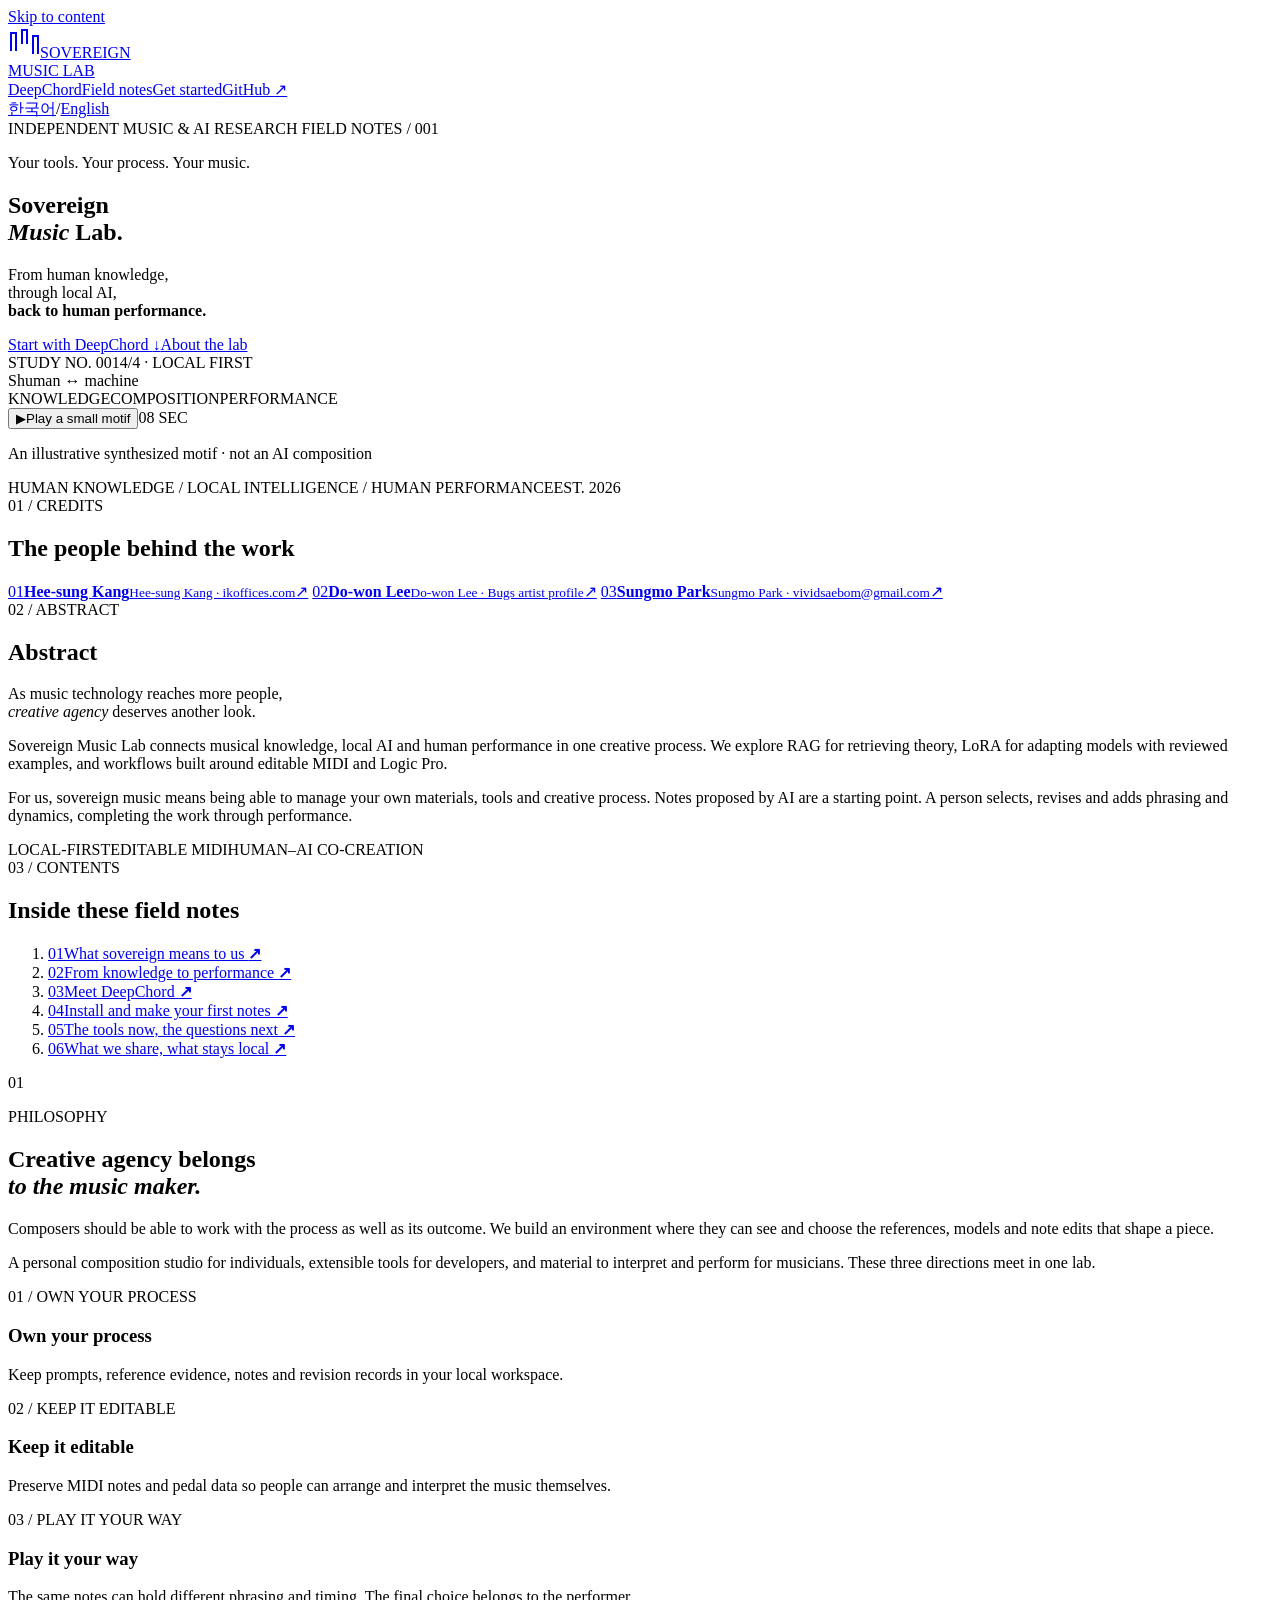
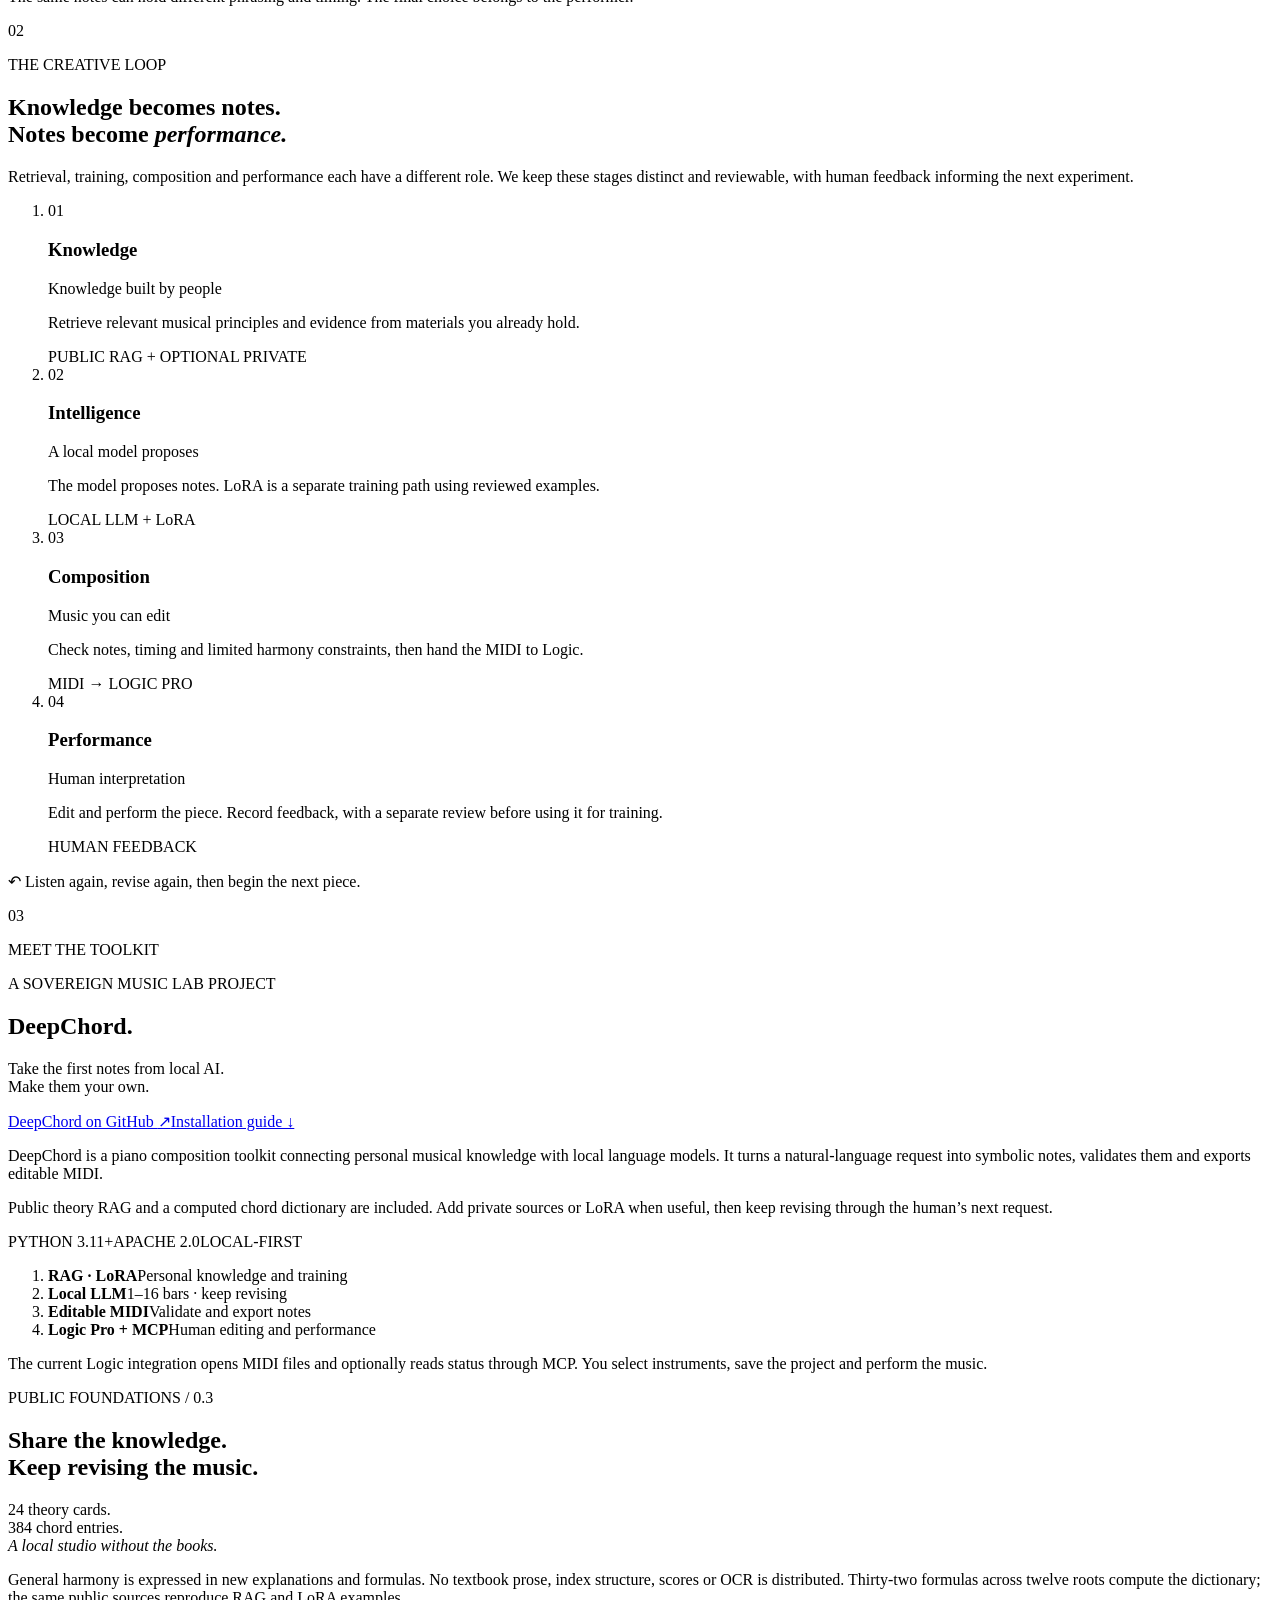
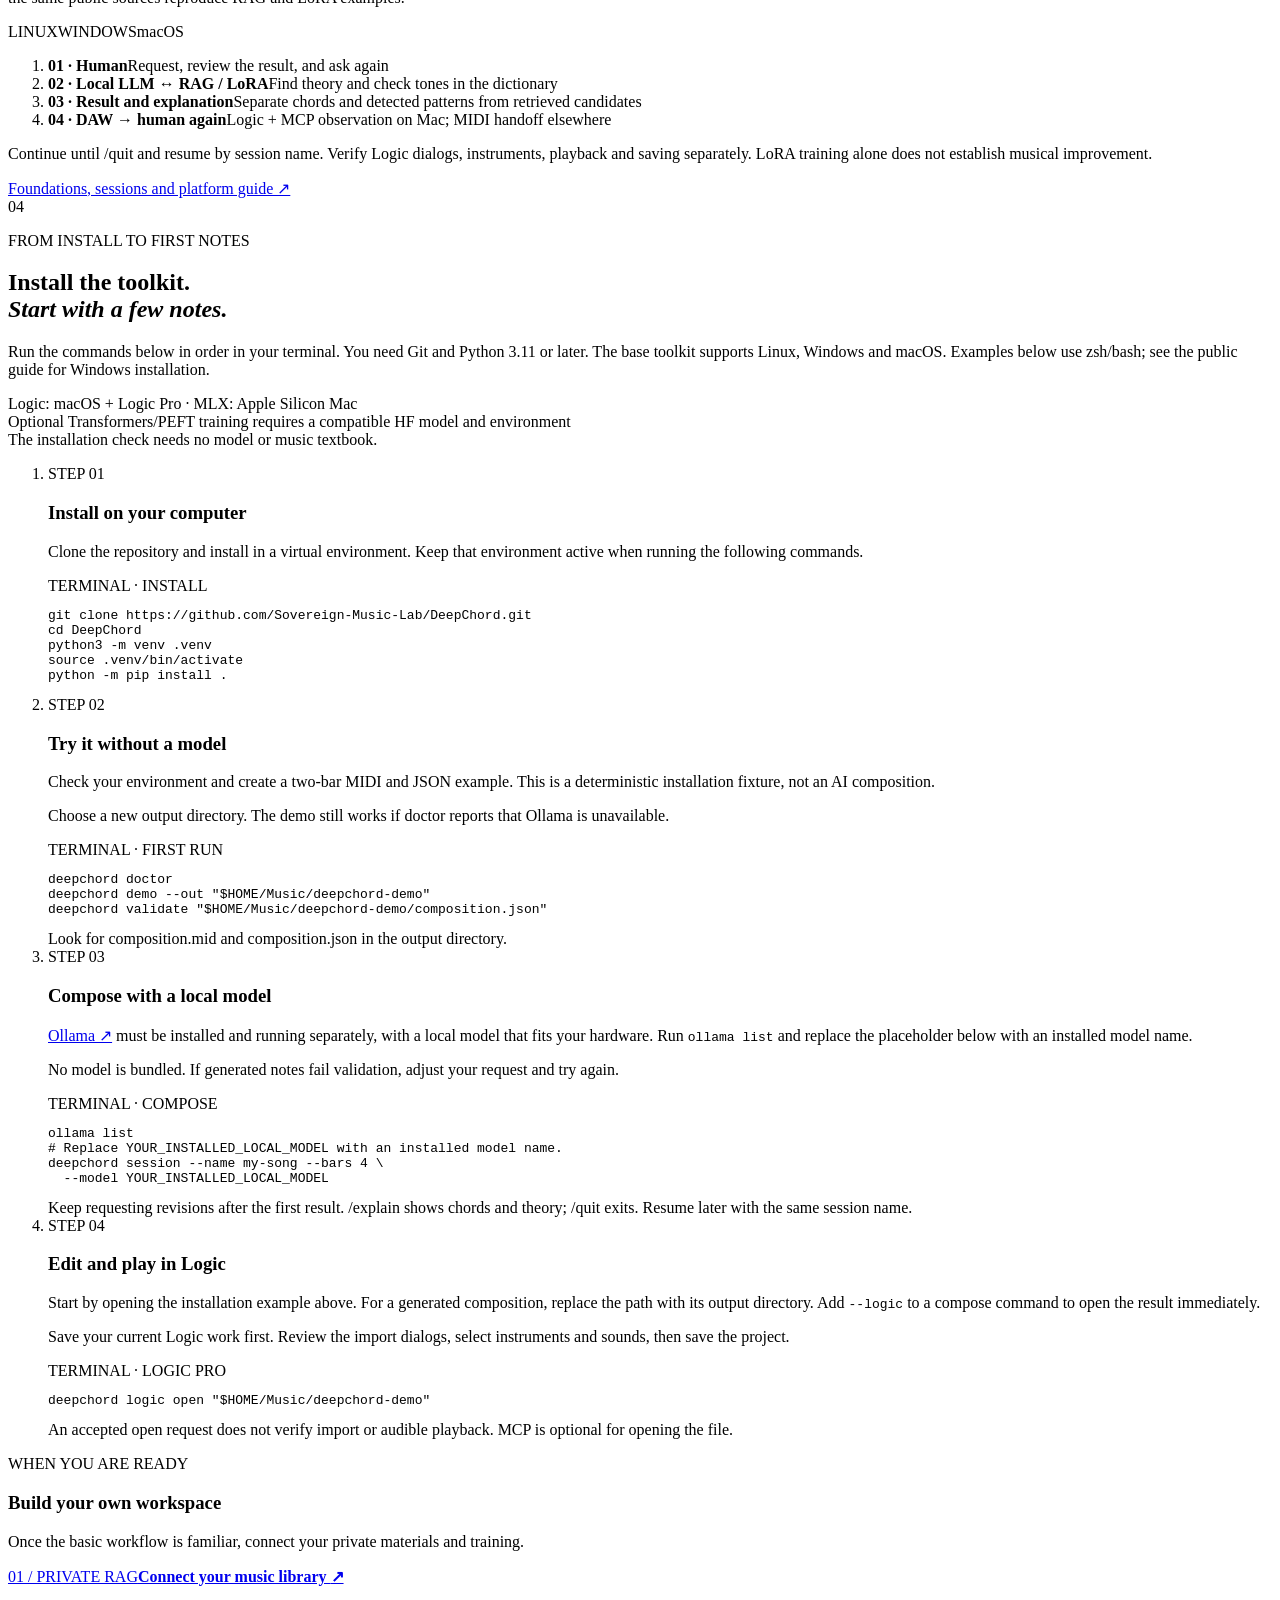
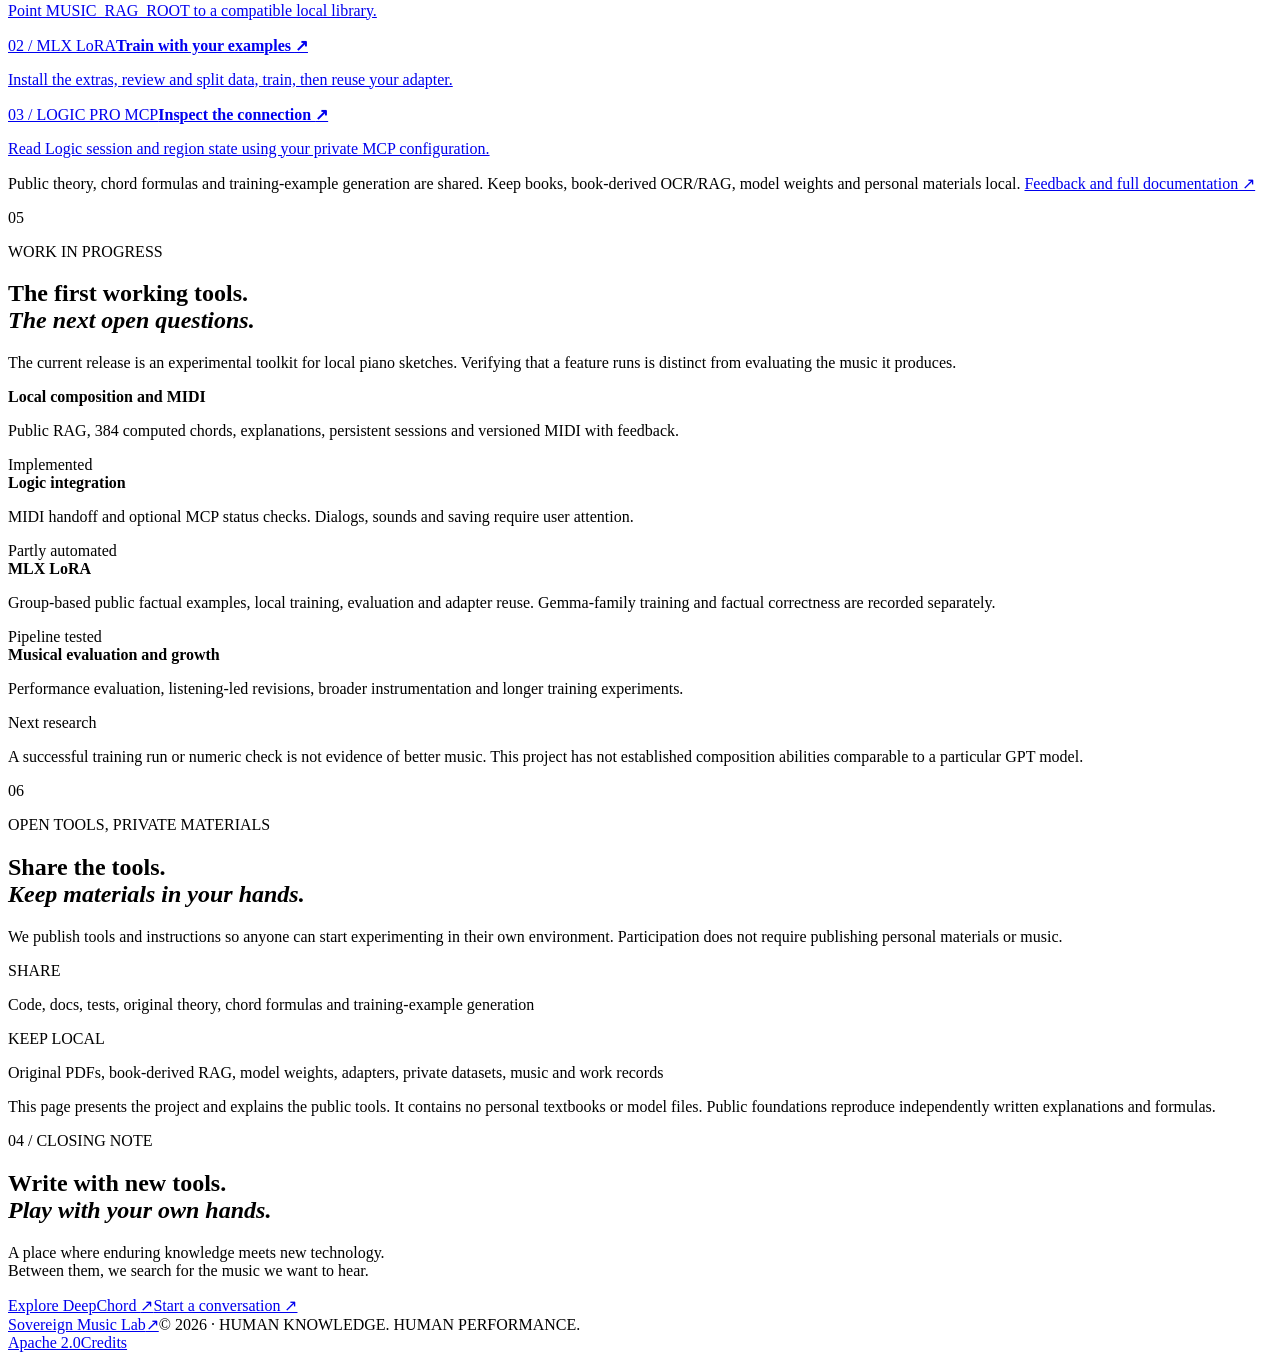
==== site/en/index.html @ 976273d2 "Add public harmony foundations and persistent cross-platform composition sessions" ====
<!doctype html>
<html lang="en">
<head>
<meta charset="utf-8"><meta name="viewport" content="width=device-width, initial-scale=1">
<meta name="theme-color" content="#f2f0e9">
<title>Sovereign Music Lab — DeepChord, local AI to your music</title>
<meta name="description" content="Meet DeepChord by Sovereign Music Lab: private RAG and LoRA, local language models, editable MIDI and Logic Pro. Explore the project and start composing locally.">
<meta property="og:title" content="Sovereign Music Lab · DeepChord"><meta property="og:description" content="Meet DeepChord — private knowledge, local AI, editable music. Explore the project and get started."><meta property="og:type" content="website"><meta property="og:url" content="https://sovereign-music-lab.github.io/en/">
<link rel="canonical" href="https://sovereign-music-lab.github.io/en/">
<link rel="alternate" hreflang="ko" href="https://sovereign-music-lab.github.io/">
<link rel="alternate" hreflang="en" href="https://sovereign-music-lab.github.io/en/">
<link rel="alternate" hreflang="x-default" href="https://sovereign-music-lab.github.io/">
<meta property="og:site_name" content="Sovereign Music Lab"><meta property="og:locale" content="en_US"><meta property="og:locale:alternate" content="ko_KR">
<meta property="og:image" content="https://sovereign-music-lab.github.io/assets/og-en.png"><meta property="og:image:width" content="1200"><meta property="og:image:height" content="630"><meta property="og:image:type" content="image/png"><meta property="og:image:alt" content="DeepChord — from private music knowledge through local AI to your own performance. Sovereign Music Lab.">
<meta name="twitter:card" content="summary_large_image"><meta name="twitter:title" content="Sovereign Music Lab · DeepChord"><meta name="twitter:description" content="Turn the first notes from local AI into your own music. Meet DeepChord and get started."><meta name="twitter:image" content="https://sovereign-music-lab.github.io/assets/og-en.png"><meta name="twitter:image:alt" content="DeepChord — from private music knowledge through local AI to your own performance. Sovereign Music Lab.">
<link rel="icon" href="/assets/mark.svg" type="image/svg+xml"><link rel="icon" href="/assets/favicon-32.png" type="image/png" sizes="32x32"><link rel="shortcut icon" href="/favicon.ico"><link rel="apple-touch-icon" href="/assets/apple-touch-icon.png" sizes="180x180"><link rel="stylesheet" href="/assets/style.css">
<script src="/assets/app.js" defer></script>
</head>
<body>
<a class="skip" href="#abstract">Skip to content</a>
<header class="header wrap"><a class="brand" href="#top" aria-label="Sovereign Music Lab home"><svg width="32" height="32" viewBox="0 0 32 32" aria-hidden="true"><path d="M3 25V7h5v18m6-7V4h5v14m6 10V10h5v18" fill="none" stroke="currentColor" stroke-width="2"/></svg><span>SOVEREIGN<br>MUSIC LAB</span></a><nav aria-label="Main navigation"><a href="#deepchord">DeepChord</a><a href="#contents">Field notes</a><a href="#getting-started">Get started</a><a class="external" href="https://github.com/Sovereign-Music-Lab" target="_blank" rel="noopener noreferrer">GitHub <span aria-hidden="true">↗</span></a></nav><div class="language-switch" aria-label="Language"><a href="/" lang="ko" data-language-link>한국어</a><span aria-hidden="true">/</span><a href="/en/" lang="en" aria-current="page">English</a></div></header>
<main id="top">
<section class="hero wrap" aria-labelledby="title">
<div class="eyebrow"><span class="dot"></span> INDEPENDENT MUSIC & AI RESEARCH <span class="edition">FIELD NOTES / 001</span></div>
<div class="hero-grid"><div class="hero-copy"><p class="kicker">Your tools. Your process. Your music.</p><h1 id="title">Sovereign<br><em>Music</em> Lab<span class="period">.</span></h1><p class="hero-desc">From human knowledge,<br>through local AI,<br><strong>back to human performance.</strong></p><div class="hero-actions"><a class="button dark" href="#getting-started">Start with DeepChord <span aria-hidden="true">↓</span></a><a class="text-link" href="#abstract">About the lab</a></div></div>
<div class="score-art" aria-label="A diagram connecting human knowledge, notes proposed by local AI, and human performance">
<div class="art-top"><span>STUDY NO. 001</span><span>4/4 · LOCAL FIRST</span></div>
<div class="art-orbit" aria-hidden="true"><div class="orbit o1"></div><div class="orbit o2"></div><div class="orbit o3"></div><span class="orbit-dot d1"></span><span class="orbit-dot d2"></span><span class="orbit-dot d3"></span><div class="orbit-core">S<span>human ↔ machine</span></div><span class="orbit-label l1">KNOWLEDGE</span><span class="orbit-label l2">COMPOSITION</span><span class="orbit-label l3">PERFORMANCE</span></div>
<div class="piano-roll" aria-hidden="true"><div class="playhead"></div><i style="--x:0;--y:3;--w:2"></i><i style="--x:2;--y:2;--w:1"></i><i style="--x:3;--y:1;--w:2"></i><i style="--x:5;--y:2;--w:1"></i><i style="--x:6;--y:0;--w:2"></i><i class="low" style="--x:0;--y:5;--w:4"></i><i class="low" style="--x:4;--y:4;--w:4"></i></div>
<div class="demo-control"><button id="sound-toggle" type="button" aria-pressed="false"><span class="play-icon" aria-hidden="true">▶</span><span class="sound-label">Play a small motif</span></button><span>08 SEC</span></div><p class="demo-note" id="sound-status" aria-live="polite">An illustrative synthesized motif · not an AI composition</p>
</div></div>
<div class="hero-foot"><span>HUMAN KNOWLEDGE / LOCAL INTELLIGENCE / HUMAN PERFORMANCE</span><span>EST. 2026</span></div>
</section>
<section class="credits wrap" aria-labelledby="credits-title"><div class="section-label"><span>01 / CREDITS</span><h2 id="credits-title">The people behind the work</h2></div><div class="credit-list">
<a href="https://ikoffices.com/" target="_blank" rel="noopener noreferrer"><span class="credit-number">01</span><span><strong>Hee-sung Kang</strong><small>Hee-sung Kang · ikoffices.com</small></span><span class="arrow" aria-hidden="true">↗</span></a>
<a href="https://music.bugs.co.kr/artist/80353758?wl_ref=list_ar_02_search" target="_blank" rel="noopener noreferrer"><span class="credit-number">02</span><span><strong>Do-won Lee</strong><small>Do-won Lee · Bugs artist profile</small></span><span class="arrow" aria-hidden="true">↗</span></a>
<a href="mailto:vividsaebom@gmail.com"><span class="credit-number">03</span><span><strong>Sungmo Park</strong><small>Sungmo Park · vividsaebom@gmail.com</small></span><span class="arrow" aria-hidden="true">↗</span></a>
</div></section>
<section class="abstract wrap" id="abstract" aria-labelledby="abstract-title"><div class="section-label"><span>02 / ABSTRACT</span><h2 id="abstract-title">Abstract</h2></div><div class="abstract-body"><p class="lead">As music technology reaches more people,<br><em>creative agency</em> deserves another look.</p><p>Sovereign Music Lab connects musical knowledge, local AI and human performance in one creative process. We explore RAG for retrieving theory, LoRA for adapting models with reviewed examples, and workflows built around editable MIDI and Logic Pro.</p><p>For us, sovereign music means being able to manage your own materials, tools and creative process. Notes proposed by AI are a starting point. A person selects, revises and adds phrasing and dynamics, completing the work through performance.</p><div class="keywords"><span>LOCAL-FIRST</span><span>EDITABLE MIDI</span><span>HUMAN–AI CO-CREATION</span></div></div></section>
<section class="contents-band" id="contents"><div class="wrap contents"><div class="section-label"><span>03 / CONTENTS</span><h2>Inside these field notes</h2></div><ol><li><a href="#philosophy"><span>01</span>What sovereign means to us <b>↗</b></a></li><li><a href="#workflow"><span>02</span>From knowledge to performance <b>↗</b></a></li><li><a href="#deepchord"><span>03</span>Meet DeepChord <b>↗</b></a></li><li><a href="#getting-started"><span>04</span>Install and make your first notes <b>↗</b></a></li><li><a href="#progress"><span>05</span>The tools now, the questions next <b>↗</b></a></li><li><a href="#openness"><span>06</span>What we share, what stays local <b>↗</b></a></li></ol></div></section>
<section class="chapter wrap" id="philosophy"><div class="chapter-top"><span class="chapter-num">01</span><p class="eyebrow">PHILOSOPHY</p></div><div class="chapter-grid"><h2>Creative agency belongs<br><em>to the music maker.</em></h2><div><p>Composers should be able to work with the process as well as its outcome. We build an environment where they can see and choose the references, models and note edits that shape a piece.</p><p>A personal composition studio for individuals, extensible tools for developers, and material to interpret and perform for musicians. These three directions meet in one lab.</p></div></div><div class="principles"><div><span>01 / OWN YOUR PROCESS</span><h3>Own your process</h3><p>Keep prompts, reference evidence, notes and revision records in your local workspace.</p></div><div><span>02 / KEEP IT EDITABLE</span><h3>Keep it editable</h3><p>Preserve MIDI notes and pedal data so people can arrange and interpret the music themselves.</p></div><div><span>03 / PLAY IT YOUR WAY</span><h3>Play it your way</h3><p>The same notes can hold different phrasing and timing. The final choice belongs to the performer.</p></div></div></section>
<section class="workflow-section" id="workflow"><div class="wrap"><div class="chapter-top"><span class="chapter-num">02</span><p class="eyebrow">THE CREATIVE LOOP</p></div><div class="chapter-grid"><h2>Knowledge becomes notes.<br>Notes become <em>performance.</em></h2><p>Retrieval, training, composition and performance each have a different role. We keep these stages distinct and reviewable, with human feedback informing the next experiment.</p></div><ol class="workflow"><li><span class="step">01</span><h3>Knowledge</h3><p class="step-title">Knowledge built by people</p><p>Retrieve relevant musical principles and evidence from materials you already hold.</p><span class="tag">PUBLIC RAG + OPTIONAL PRIVATE</span></li><li><span class="step">02</span><h3>Intelligence</h3><p class="step-title">A local model proposes</p><p>The model proposes notes. LoRA is a separate training path using reviewed examples.</p><span class="tag">LOCAL LLM + LoRA</span></li><li><span class="step">03</span><h3>Composition</h3><p class="step-title">Music you can edit</p><p>Check notes, timing and limited harmony constraints, then hand the MIDI to Logic.</p><span class="tag">MIDI → LOGIC PRO</span></li><li><span class="step">04</span><h3>Performance</h3><p class="step-title">Human interpretation</p><p>Edit and perform the piece. Record feedback, with a separate review before using it for training.</p><span class="tag">HUMAN FEEDBACK</span></li></ol><p class="loop-note"><span aria-hidden="true">↶</span> Listen again, revise again, then begin the next piece.</p></div></section>
<section class="deepchord-section wrap" id="deepchord" aria-labelledby="deepchord-title">
<div class="chapter-top"><span class="chapter-num">03</span><p class="eyebrow">MEET THE TOOLKIT</p></div>
<div class="deepchord-grid"><div><p class="product-overline">A SOVEREIGN MUSIC LAB PROJECT</p><h2 id="deepchord-title">Deep<span>Chord</span><span class="product-period">.</span></h2><p class="product-tagline">Take the first notes from local AI.<br>Make them your own.</p><div class="product-actions"><a class="button dark" href="https://github.com/Sovereign-Music-Lab/DeepChord" target="_blank" rel="noopener noreferrer">DeepChord on GitHub <span aria-hidden="true">↗</span></a><a class="text-link" href="#getting-started">Installation guide ↓</a></div></div>
<div class="product-copy"><p>DeepChord is a piano composition toolkit connecting personal musical knowledge with local language models. It turns a natural-language request into symbolic notes, validates them and exports editable MIDI.</p><p>Public theory RAG and a computed chord dictionary are included. Add private sources or LoRA when useful, then keep revising through the human’s next request.</p><div class="product-facts"><span>PYTHON 3.11+</span><span>APACHE 2.0</span><span>LOCAL-FIRST</span></div></div></div>
<ol class="product-flow" aria-label="The DeepChord composition workflow"><li><strong>RAG · LoRA</strong><span>Personal knowledge and training</span></li><li><strong>Local LLM</strong><span>1–16 bars · keep revising</span></li><li><strong>Editable MIDI</strong><span>Validate and export notes</span></li><li><strong>Logic Pro + MCP</strong><span>Human editing and performance</span></li></ol>
<p class="product-note">The current Logic integration opens MIDI files and optionally reads status through MCP. You select instruments, save the project and perform the music.</p>
</section>
<section class="foundation-section wrap" id="public-foundations" aria-labelledby="foundation-title"><div class="section-label"><span>PUBLIC FOUNDATIONS / 0.3</span><h2 id="foundation-title">Share the knowledge.<br>Keep revising the music.</h2></div><div class="foundation-grid"><div><p class="lead">24 theory cards.<br>384 chord entries.<br><em>A local studio without the books.</em></p><p>General harmony is expressed in new explanations and formulas. No textbook prose, index structure, scores or OCR is distributed. Thirty-two formulas across twelve roots compute the dictionary; the same public sources reproduce RAG and LoRA examples.</p><div class="product-facts"><span>LINUX</span><span>WINDOWS</span><span>macOS</span></div></div><div><ol class="human-loop"><li><b>01 · Human</b><span>Request, review the result, and ask again</span></li><li><b>02 · Local LLM ↔ RAG / LoRA</b><span>Find theory and check tones in the dictionary</span></li><li><b>03 · Result and explanation</b><span>Separate chords and detected patterns from retrieved candidates</span></li><li><b>04 · DAW → human again</b><span>Logic + MCP observation on Mac; MIDI handoff elsewhere</span></li></ol><p class="small">Continue until /quit and resume by session name. Verify Logic dialogs, instruments, playback and saving separately. LoRA training alone does not establish musical improvement.</p><a class="text-link" href="https://github.com/Sovereign-Music-Lab/DeepChord/blob/main/docs/foundation.md" target="_blank" rel="noopener noreferrer">Foundations, sessions and platform guide ↗</a></div></div></section>
<section class="getting-started" id="getting-started" aria-labelledby="start-title"><div class="wrap">
<div class="chapter-top"><span class="chapter-num">04</span><p class="eyebrow">FROM INSTALL TO FIRST NOTES</p></div>
<div class="chapter-grid"><h2 id="start-title">Install the toolkit.<br><em>Start with a few notes.</em></h2><div><p>Run the commands below in order in your terminal. You need Git and Python 3.11 or later. The base toolkit supports Linux, Windows and macOS. Examples below use zsh/bash; see the public guide for Windows installation.</p><p class="small">Logic: macOS + Logic Pro · MLX: Apple Silicon Mac<br>Optional Transformers/PEFT training requires a compatible HF model and environment<br>The installation check needs no model or music textbook.</p></div></div>
<ol class="guide-steps">
<li><div class="guide-copy"><span class="guide-number">STEP 01</span><h3>Install on your computer</h3><p>Clone the repository and install in a virtual environment. Keep that environment active when running the following commands.</p></div><div class="code-panel"><div class="code-top"><span>TERMINAL · INSTALL</span><button type="button" class="copy-code" data-copy="install-code" aria-label="Copy installation commands" hidden>Copy</button></div><pre tabindex="0" aria-label="Installation commands"><code id="install-code">git clone https://github.com/Sovereign-Music-Lab/DeepChord.git
cd DeepChord
python3 -m venv .venv
source .venv/bin/activate
python -m pip install .</code></pre></div></li>
<li><div class="guide-copy"><span class="guide-number">STEP 02</span><h3>Try it without a model</h3><p>Check your environment and create a two-bar MIDI and JSON example. This is a deterministic installation fixture, not an AI composition.</p><p class="guide-note">Choose a new output directory. The demo still works if doctor reports that Ollama is unavailable.</p></div><div class="code-panel"><div class="code-top"><span>TERMINAL · FIRST RUN</span><button type="button" class="copy-code" data-copy="demo-code" aria-label="Copy demo commands" hidden>Copy</button></div><pre tabindex="0" aria-label="Installation check commands"><code id="demo-code">deepchord doctor
deepchord demo --out "$HOME/Music/deepchord-demo"
deepchord validate "$HOME/Music/deepchord-demo/composition.json"</code></pre><div class="code-caption">Look for composition.mid and composition.json in the output directory.</div></div></li>
<li><div class="guide-copy"><span class="guide-number">STEP 03</span><h3>Compose with a local model</h3><p><a href="https://ollama.com/" target="_blank" rel="noopener noreferrer">Ollama ↗</a> must be installed and running separately, with a local model that fits your hardware. Run <code>ollama list</code> and replace the placeholder below with an installed model name.</p><p class="guide-note">No model is bundled. If generated notes fail validation, adjust your request and try again.</p></div><div class="code-panel"><div class="code-top"><span>TERMINAL · COMPOSE</span><button type="button" class="copy-code" data-copy="compose-code" aria-label="Copy composition commands" hidden>Copy</button></div><pre tabindex="0" aria-label="Local model composition commands"><code id="compose-code">ollama list
# Replace YOUR_INSTALLED_LOCAL_MODEL with an installed model name.
deepchord session --name my-song --bars 4 \
  --model YOUR_INSTALLED_LOCAL_MODEL</code></pre><div class="code-caption">Keep requesting revisions after the first result. /explain shows chords and theory; /quit exits. Resume later with the same session name.</div></div></li>
<li><div class="guide-copy"><span class="guide-number">STEP 04</span><h3>Edit and play in Logic</h3><p>Start by opening the installation example above. For a generated composition, replace the path with its output directory. Add <code>--logic</code> to a compose command to open the result immediately.</p><p class="guide-note">Save your current Logic work first. Review the import dialogs, select instruments and sounds, then save the project.</p></div><div class="code-panel"><div class="code-top"><span>TERMINAL · LOGIC PRO</span><button type="button" class="copy-code" data-copy="logic-code" aria-label="Copy Logic commands" hidden>Copy</button></div><pre tabindex="0" aria-label="Logic connection command"><code id="logic-code">deepchord logic open "$HOME/Music/deepchord-demo"</code></pre><div class="code-caption">An accepted open request does not verify import or audible playback. MCP is optional for opening the file.</div></div></li>
</ol>
<div class="next-steps"><div class="next-heading"><span class="product-overline">WHEN YOU ARE READY</span><h3>Build your own workspace</h3><p>Once the basic workflow is familiar, connect your private materials and training.</p></div><div class="doc-links"><a href="https://github.com/Sovereign-Music-Lab/DeepChord#private-rag-optional" target="_blank" rel="noopener noreferrer"><span>01 / PRIVATE RAG</span><strong>Connect your music library <b aria-hidden="true">↗</b></strong><p>Point MUSIC_RAG_ROOT to a compatible local library.</p></a><a href="https://github.com/Sovereign-Music-Lab/DeepChord/blob/main/docs/training.md" target="_blank" rel="noopener noreferrer"><span>02 / MLX LoRA</span><strong>Train with your examples <b aria-hidden="true">↗</b></strong><p>Install the extras, review and split data, train, then reuse your adapter.</p></a><a href="https://github.com/Sovereign-Music-Lab/DeepChord/blob/main/docs/logic.md" target="_blank" rel="noopener noreferrer"><span>03 / LOGIC PRO MCP</span><strong>Inspect the connection <b aria-hidden="true">↗</b></strong><p>Read Logic session and region state using your private MCP configuration.</p></a></div></div>
<p class="guide-footer">Public theory, chord formulas and training-example generation are shared. Keep books, book-derived OCR/RAG, model weights and personal materials local. <a href="https://github.com/Sovereign-Music-Lab/DeepChord#feedback-checks-and-publication-boundary" target="_blank" rel="noopener noreferrer">Feedback and full documentation ↗</a></p>
<p id="copy-status" class="sr-only" role="status" aria-live="polite"></p>
</div></section>
<section class="chapter wrap" id="progress"><div class="chapter-top"><span class="chapter-num">05</span><p class="eyebrow">WORK IN PROGRESS</p></div><div class="chapter-grid"><h2>The first working tools.<br><em>The next open questions.</em></h2><p>The current release is an experimental toolkit for local piano sketches. Verifying that a feature runs is distinct from evaluating the music it produces.</p></div><div class="status-table"><div class="status-row"><div><span class="status-dot"></span><strong>Local composition and MIDI</strong></div><p>Public RAG, 384 computed chords, explanations, persistent sessions and versioned MIDI with feedback.</p><span class="status">Implemented</span></div><div class="status-row"><div><span class="status-dot"></span><strong>Logic integration</strong></div><p>MIDI handoff and optional MCP status checks. Dialogs, sounds and saving require user attention.</p><span class="status">Partly automated</span></div><div class="status-row"><div><span class="status-dot"></span><strong>MLX LoRA</strong></div><p>Group-based public factual examples, local training, evaluation and adapter reuse. Gemma-family training and factual correctness are recorded separately.</p><span class="status">Pipeline tested</span></div><div class="status-row future"><div><span class="status-dot"></span><strong>Musical evaluation and growth</strong></div><p>Performance evaluation, listening-led revisions, broader instrumentation and longer training experiments.</p><span class="status">Next research</span></div></div><p class="research-note">A successful training run or numeric check is not evidence of better music. This project has not established composition abilities comparable to a particular GPT model.</p></section>
<section class="openness wrap" id="openness"><div class="chapter-top"><span class="chapter-num">06</span><p class="eyebrow">OPEN TOOLS, PRIVATE MATERIALS</p></div><div class="chapter-grid"><h2>Share the tools.<br><em>Keep materials in your hands.</em></h2><div><p>We publish tools and instructions so anyone can start experimenting in their own environment. Participation does not require publishing personal materials or music.</p><div class="boundary"><div><span>SHARE</span><p>Code, docs, tests, original theory, chord formulas and training-example generation</p></div><div><span>KEEP LOCAL</span><p>Original PDFs, book-derived RAG, model weights, adapters, private datasets, music and work records</p></div></div><p class="small">This page presents the project and explains the public tools. It contains no personal textbooks or model files. Public foundations reproduce independently written explanations and formulas.</p></div></div></section>
<section class="closing" id="closing"><div class="wrap"><p class="eyebrow">04 / CLOSING NOTE</p><h2>Write with new tools.<br><em>Play with your own hands.</em></h2><p>A place where enduring knowledge meets new technology.<br>Between them, we search for the music we want to hear.</p><div class="closing-links"><a class="button light" href="https://github.com/Sovereign-Music-Lab/DeepChord" target="_blank" rel="noopener noreferrer">Explore DeepChord <span aria-hidden="true">↗</span></a><a class="text-link" href="mailto:vividsaebom@gmail.com">Start a conversation ↗</a></div><div class="closing-line" aria-hidden="true"></div></div></section>
</main><footer class="footer wrap"><a class="footer-brand" href="#top">Sovereign Music Lab<span aria-hidden="true">↗</span></a><span>© 2026 · HUMAN KNOWLEDGE. HUMAN PERFORMANCE.</span><div class="footer-links"><a href="/LICENSE">Apache 2.0</a><a href="#credits-title">Credits</a></div></footer>
</body></html>
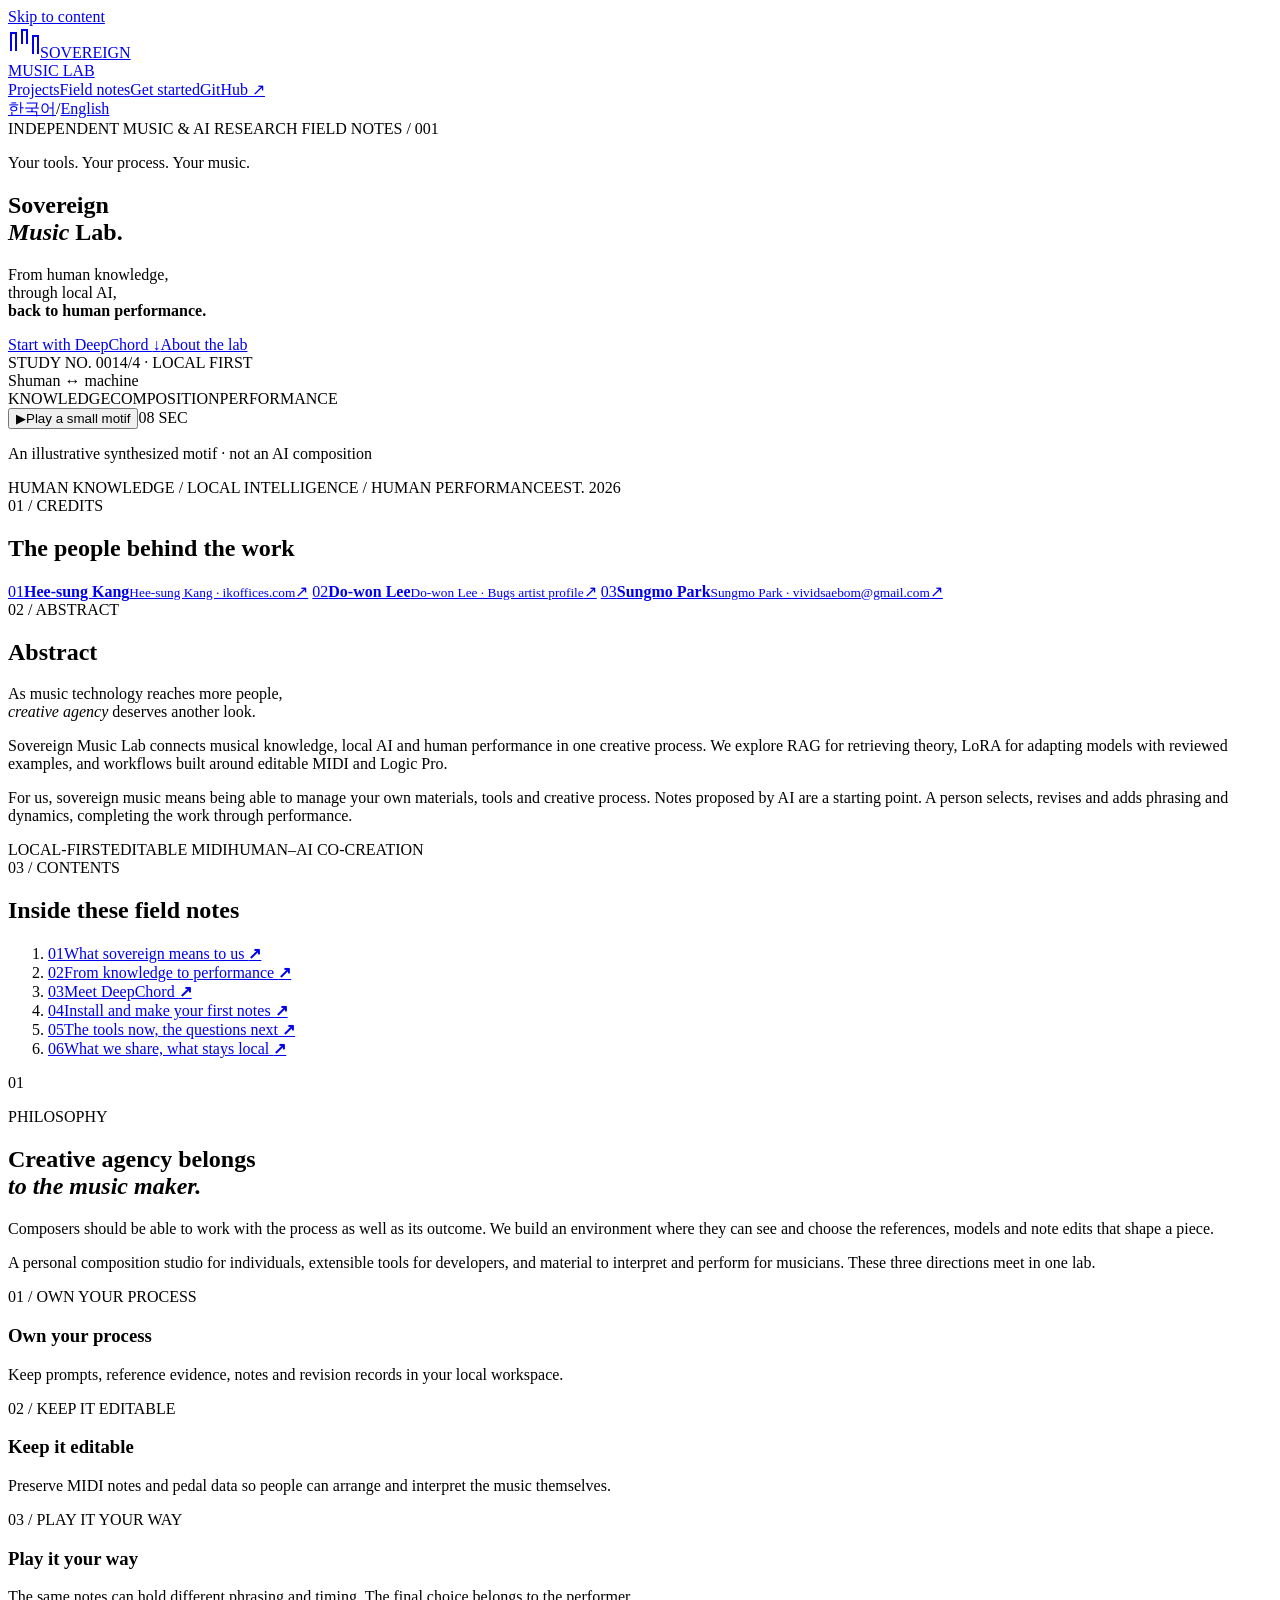
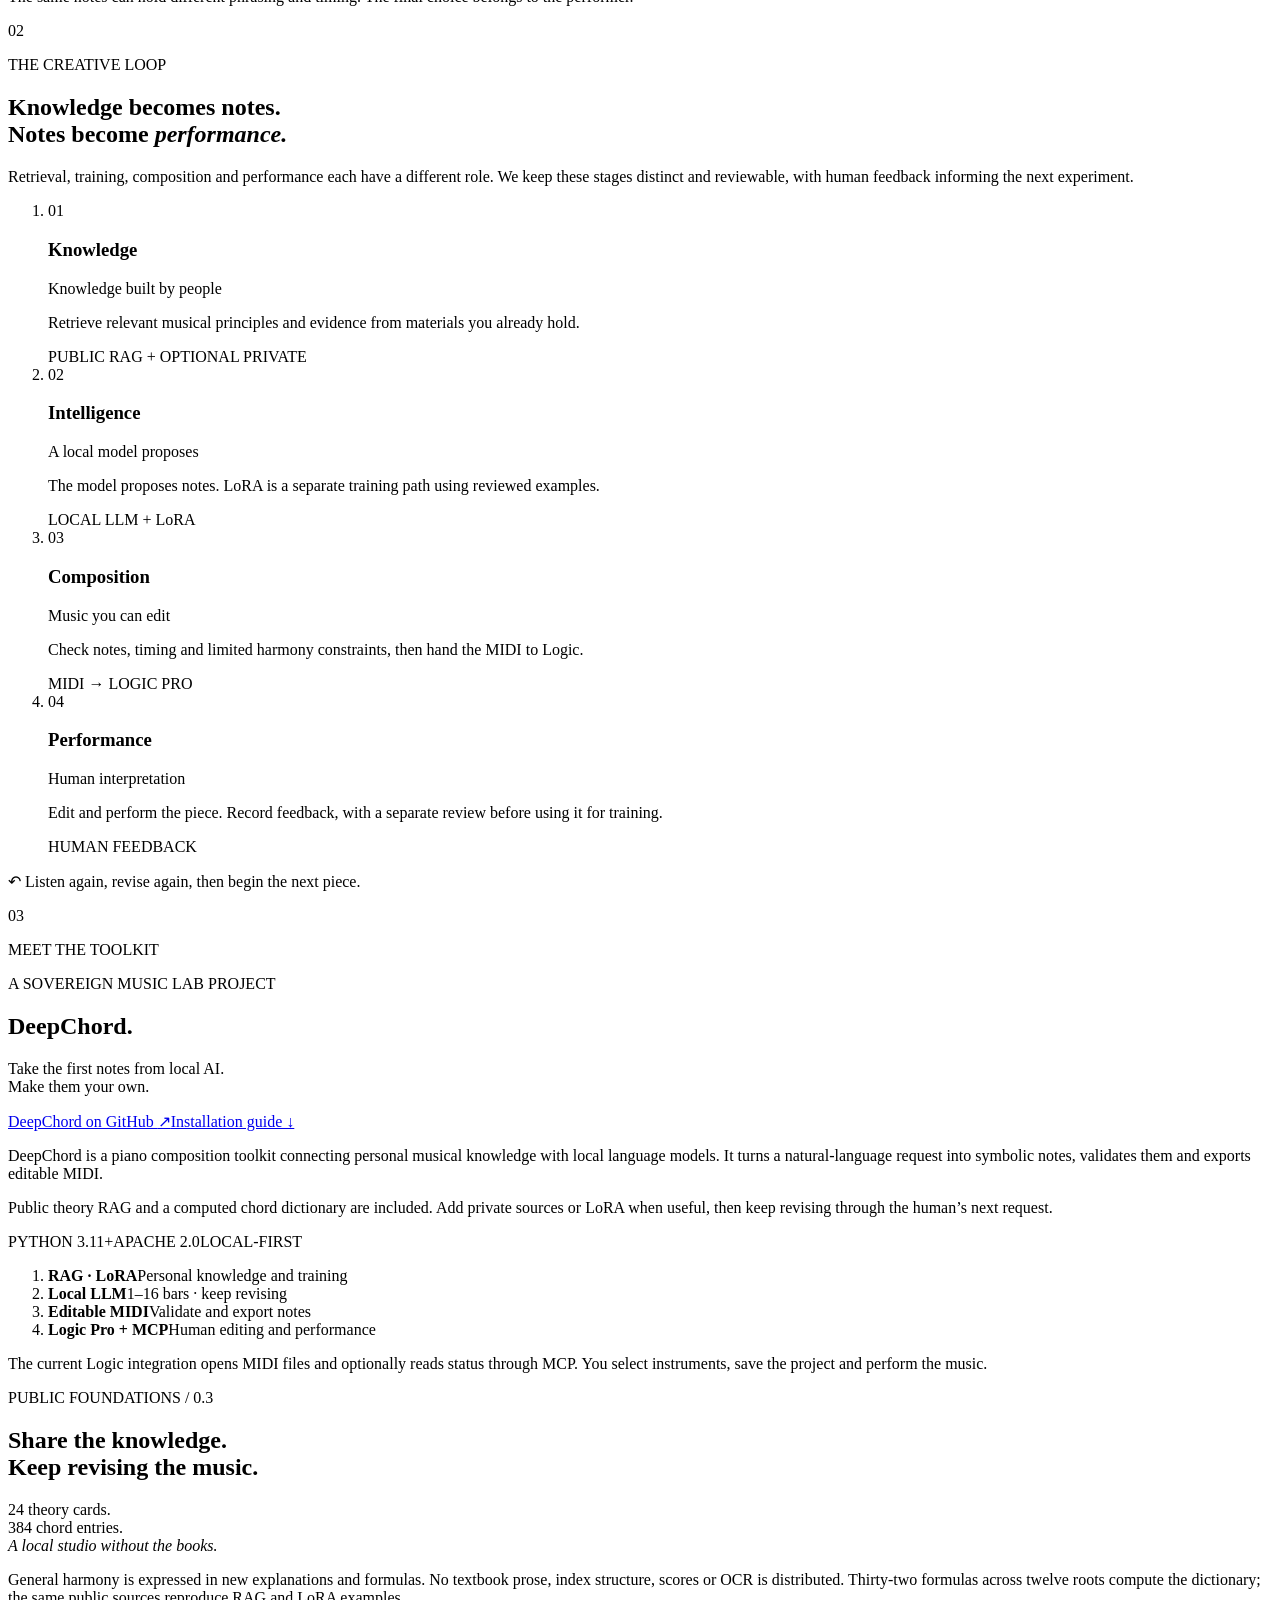
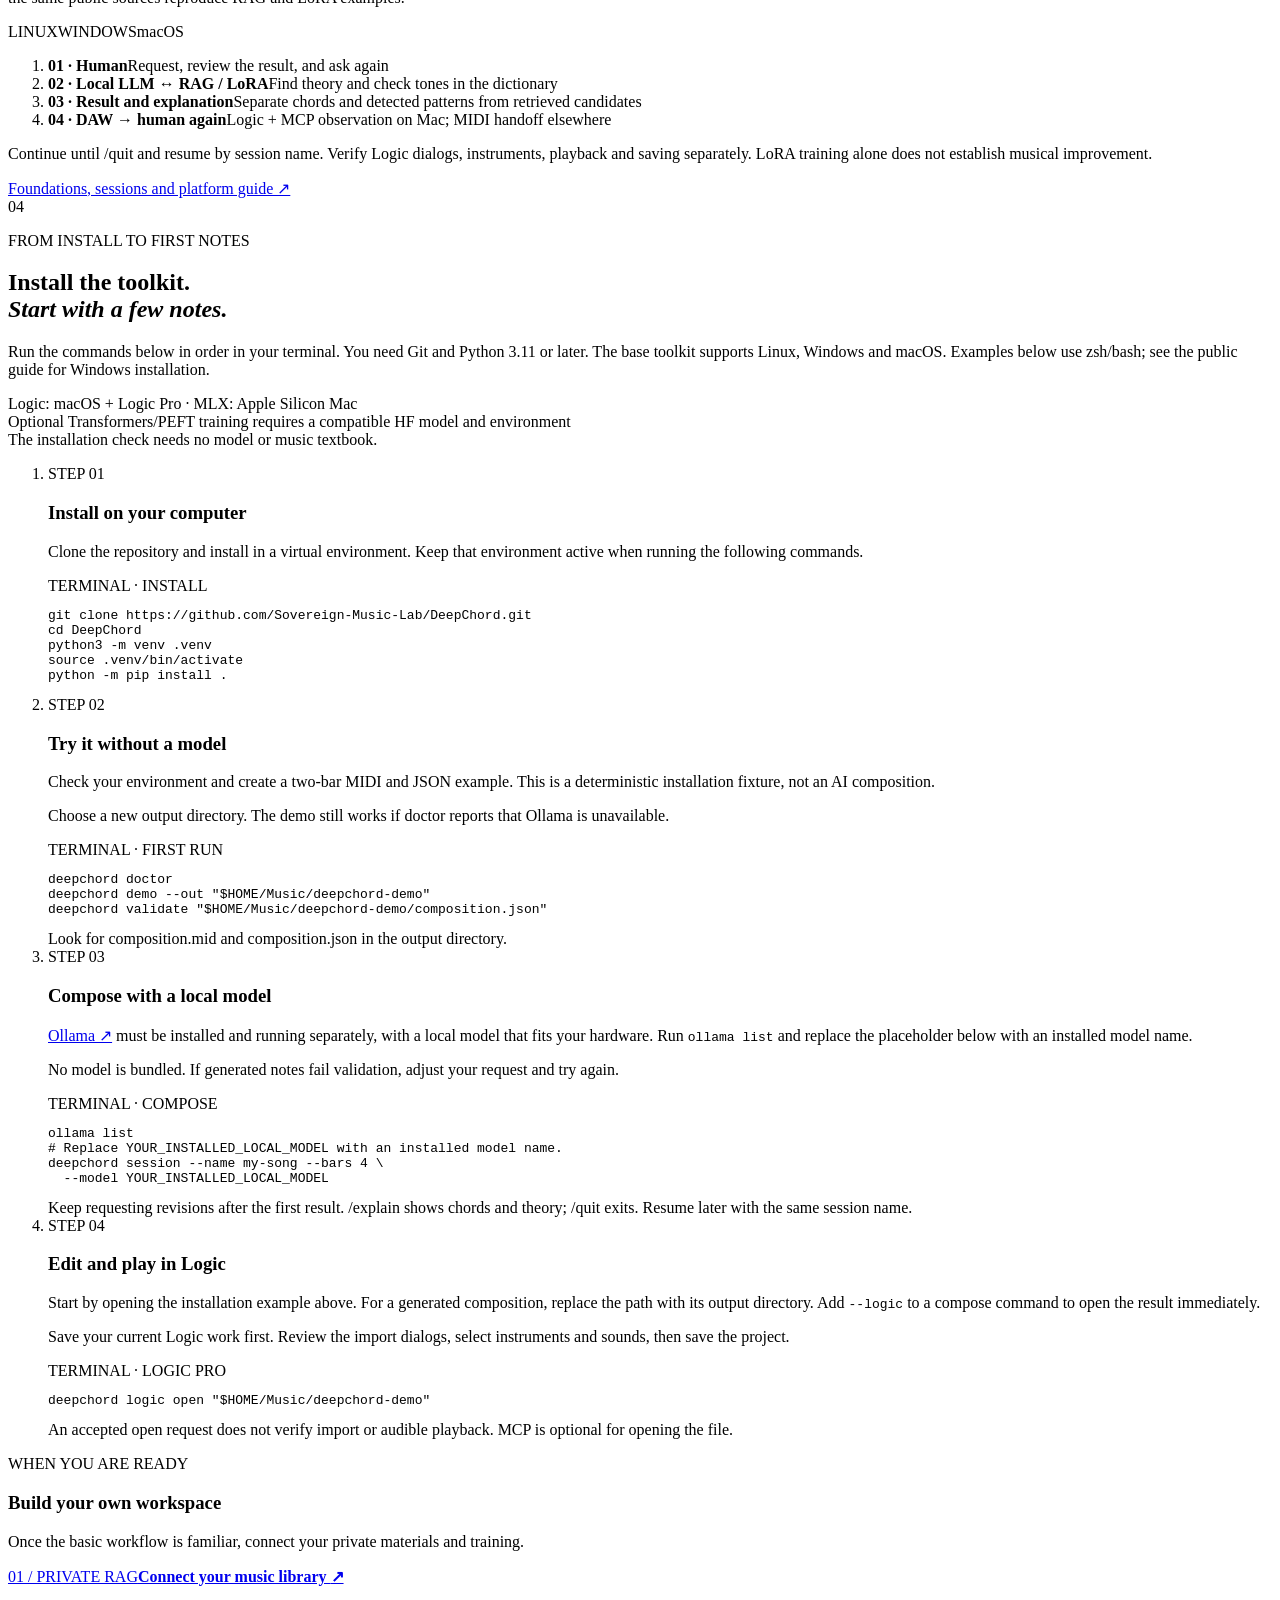
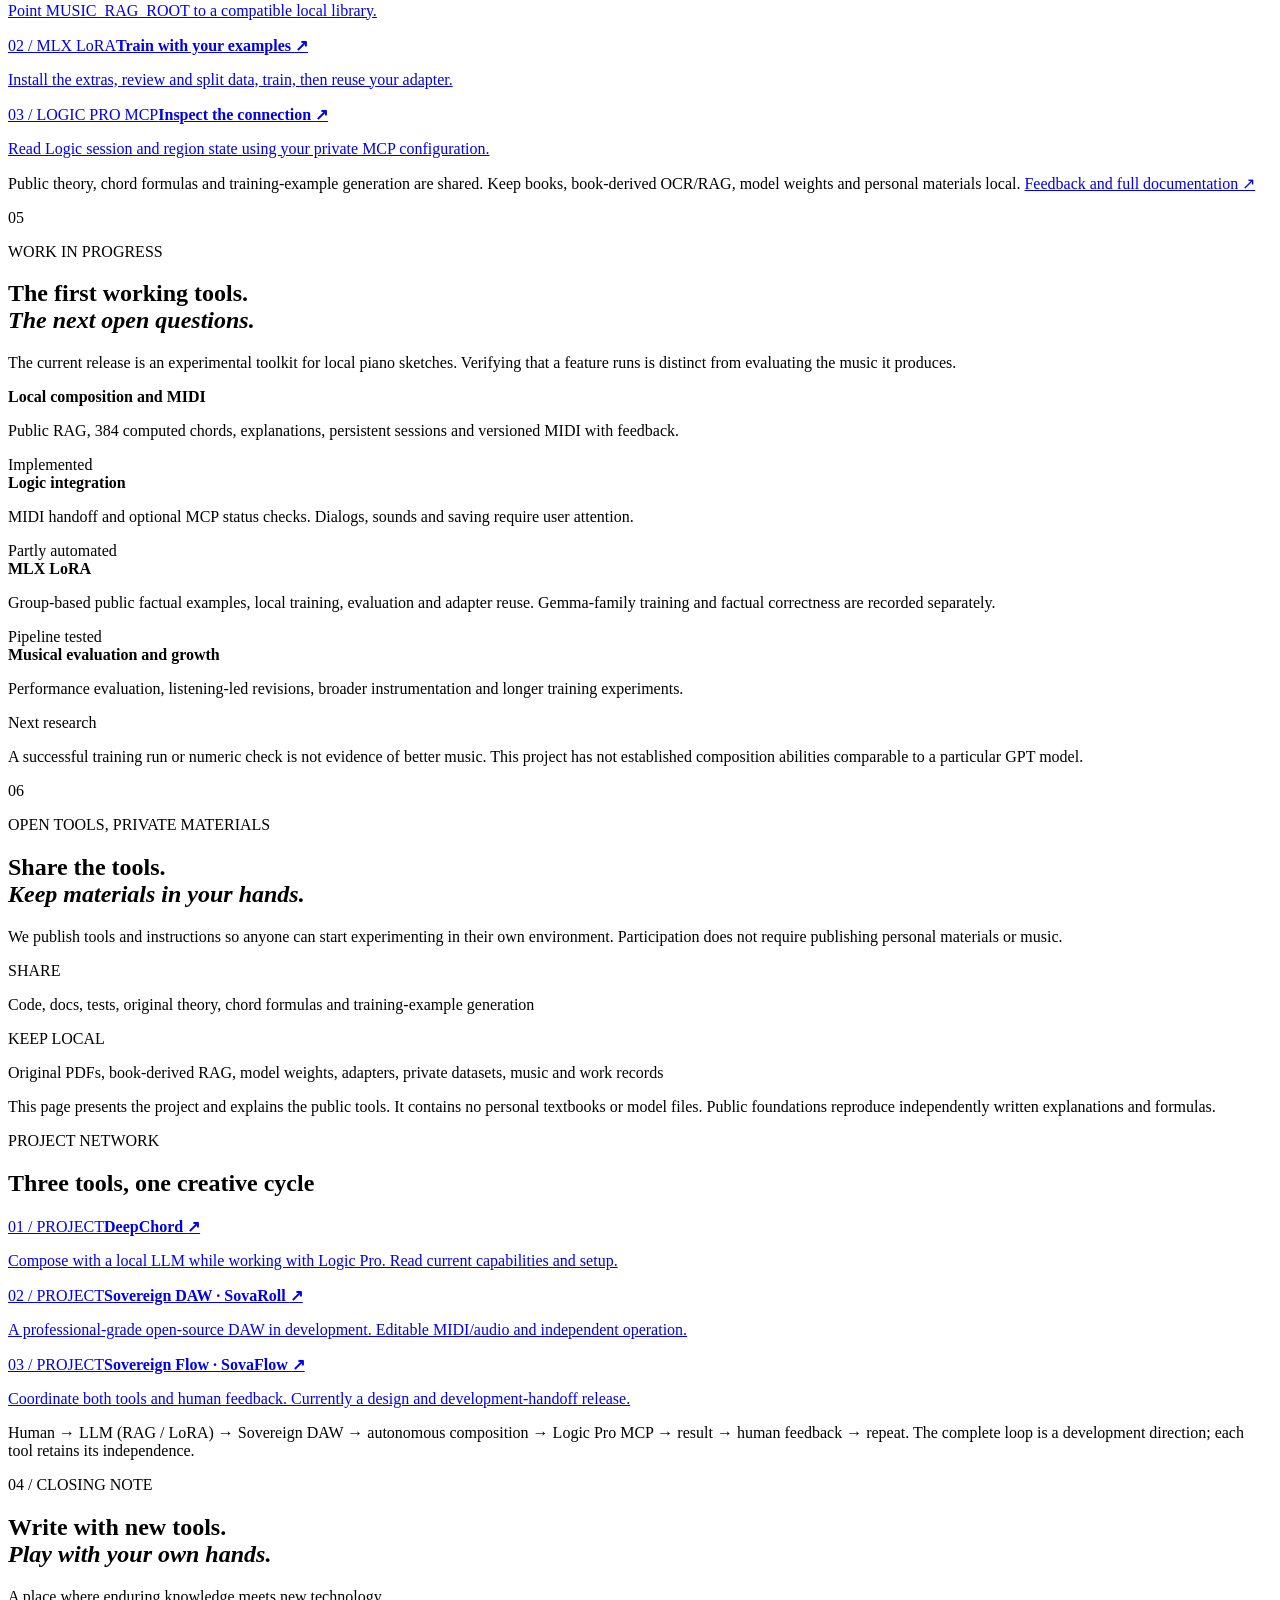
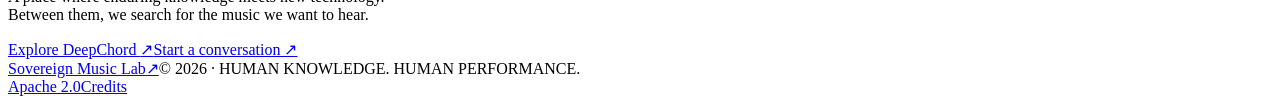
==== commit b969e6ef: "docs: add credits, project navigation, and local model handoff Add author credits, abstracts and con" ====
--- a/site/en/index.html
+++ b/site/en/index.html
@@ -18,7 +18,7 @@
 </head>
 <body>
 <a class="skip" href="#abstract">Skip to content</a>
-<header class="header wrap"><a class="brand" href="#top" aria-label="Sovereign Music Lab home"><svg width="32" height="32" viewBox="0 0 32 32" aria-hidden="true"><path d="M3 25V7h5v18m6-7V4h5v14m6 10V10h5v18" fill="none" stroke="currentColor" stroke-width="2"/></svg><span>SOVEREIGN<br>MUSIC LAB</span></a><nav aria-label="Main navigation"><a href="#deepchord">DeepChord</a><a href="#contents">Field notes</a><a href="#getting-started">Get started</a><a class="external" href="https://github.com/Sovereign-Music-Lab" target="_blank" rel="noopener noreferrer">GitHub <span aria-hidden="true">↗</span></a></nav><div class="language-switch" aria-label="Language"><a href="/" lang="ko" data-language-link>한국어</a><span aria-hidden="true">/</span><a href="/en/" lang="en" aria-current="page">English</a></div></header>
+<header class="header wrap"><a class="brand" href="#top" aria-label="Sovereign Music Lab home"><svg width="32" height="32" viewBox="0 0 32 32" aria-hidden="true"><path d="M3 25V7h5v18m6-7V4h5v14m6 10V10h5v18" fill="none" stroke="currentColor" stroke-width="2"/></svg><span>SOVEREIGN<br>MUSIC LAB</span></a><nav aria-label="Main navigation"><a href="#project-network">Projects</a><a href="#contents">Field notes</a><a href="#getting-started">Get started</a><a class="external" href="https://github.com/Sovereign-Music-Lab" target="_blank" rel="noopener noreferrer">GitHub <span aria-hidden="true">↗</span></a></nav><div class="language-switch" aria-label="Language"><a href="/" lang="ko" data-language-link>한국어</a><span aria-hidden="true">/</span><a href="/en/" lang="en" aria-current="page">English</a></div></header>
 <main id="top">
 <section class="hero wrap" aria-labelledby="title">
 <div class="eyebrow"><span class="dot"></span> INDEPENDENT MUSIC & AI RESEARCH <span class="edition">FIELD NOTES / 001</span></div>
@@ -72,6 +72,7 @@
 </div></section>
 <section class="chapter wrap" id="progress"><div class="chapter-top"><span class="chapter-num">05</span><p class="eyebrow">WORK IN PROGRESS</p></div><div class="chapter-grid"><h2>The first working tools.<br><em>The next open questions.</em></h2><p>The current release is an experimental toolkit for local piano sketches. Verifying that a feature runs is distinct from evaluating the music it produces.</p></div><div class="status-table"><div class="status-row"><div><span class="status-dot"></span><strong>Local composition and MIDI</strong></div><p>Public RAG, 384 computed chords, explanations, persistent sessions and versioned MIDI with feedback.</p><span class="status">Implemented</span></div><div class="status-row"><div><span class="status-dot"></span><strong>Logic integration</strong></div><p>MIDI handoff and optional MCP status checks. Dialogs, sounds and saving require user attention.</p><span class="status">Partly automated</span></div><div class="status-row"><div><span class="status-dot"></span><strong>MLX LoRA</strong></div><p>Group-based public factual examples, local training, evaluation and adapter reuse. Gemma-family training and factual correctness are recorded separately.</p><span class="status">Pipeline tested</span></div><div class="status-row future"><div><span class="status-dot"></span><strong>Musical evaluation and growth</strong></div><p>Performance evaluation, listening-led revisions, broader instrumentation and longer training experiments.</p><span class="status">Next research</span></div></div><p class="research-note">A successful training run or numeric check is not evidence of better music. This project has not established composition abilities comparable to a particular GPT model.</p></section>
 <section class="openness wrap" id="openness"><div class="chapter-top"><span class="chapter-num">06</span><p class="eyebrow">OPEN TOOLS, PRIVATE MATERIALS</p></div><div class="chapter-grid"><h2>Share the tools.<br><em>Keep materials in your hands.</em></h2><div><p>We publish tools and instructions so anyone can start experimenting in their own environment. Participation does not require publishing personal materials or music.</p><div class="boundary"><div><span>SHARE</span><p>Code, docs, tests, original theory, chord formulas and training-example generation</p></div><div><span>KEEP LOCAL</span><p>Original PDFs, book-derived RAG, model weights, adapters, private datasets, music and work records</p></div></div><p class="small">This page presents the project and explains the public tools. It contains no personal textbooks or model files. Public foundations reproduce independently written explanations and formulas.</p></div></div></section>
+<section class="guide-section wrap" id="project-network" aria-labelledby="network-title"><div class="section-label"><span>PROJECT NETWORK</span><h2 id="network-title">Three tools, one creative cycle</h2></div><div class="doc-links"><a href="https://github.com/Sovereign-Music-Lab/DeepChord" target="_blank" rel="noopener noreferrer"><span>01 / PROJECT</span><strong>DeepChord <b aria-hidden="true">↗</b></strong><p>Compose with a local LLM while working with Logic Pro. Read current capabilities and setup.</p></a><a href="https://github.com/Sovereign-Music-Lab/sovaroll-DAW" target="_blank" rel="noopener noreferrer"><span>02 / PROJECT</span><strong>Sovereign DAW · SovaRoll <b aria-hidden="true">↗</b></strong><p>A professional-grade open-source DAW in development. Editable MIDI/audio and independent operation.</p></a><a href="https://github.com/Sovereign-Music-Lab/SovaFlow" target="_blank" rel="noopener noreferrer"><span>03 / PROJECT</span><strong>Sovereign Flow · SovaFlow <b aria-hidden="true">↗</b></strong><p>Coordinate both tools and human feedback. Currently a design and development-handoff release.</p></a></div><p class="guide-footer">Human → LLM (RAG / LoRA) → Sovereign DAW → autonomous composition → Logic Pro MCP → result → human feedback → repeat. The complete loop is a development direction; each tool retains its independence.</p></section>
 <section class="closing" id="closing"><div class="wrap"><p class="eyebrow">04 / CLOSING NOTE</p><h2>Write with new tools.<br><em>Play with your own hands.</em></h2><p>A place where enduring knowledge meets new technology.<br>Between them, we search for the music we want to hear.</p><div class="closing-links"><a class="button light" href="https://github.com/Sovereign-Music-Lab/DeepChord" target="_blank" rel="noopener noreferrer">Explore DeepChord <span aria-hidden="true">↗</span></a><a class="text-link" href="mailto:vividsaebom@gmail.com">Start a conversation ↗</a></div><div class="closing-line" aria-hidden="true"></div></div></section>
 </main><footer class="footer wrap"><a class="footer-brand" href="#top">Sovereign Music Lab<span aria-hidden="true">↗</span></a><span>© 2026 · HUMAN KNOWLEDGE. HUMAN PERFORMANCE.</span><div class="footer-links"><a href="/LICENSE">Apache 2.0</a><a href="#credits-title">Credits</a></div></footer>
 </body></html>
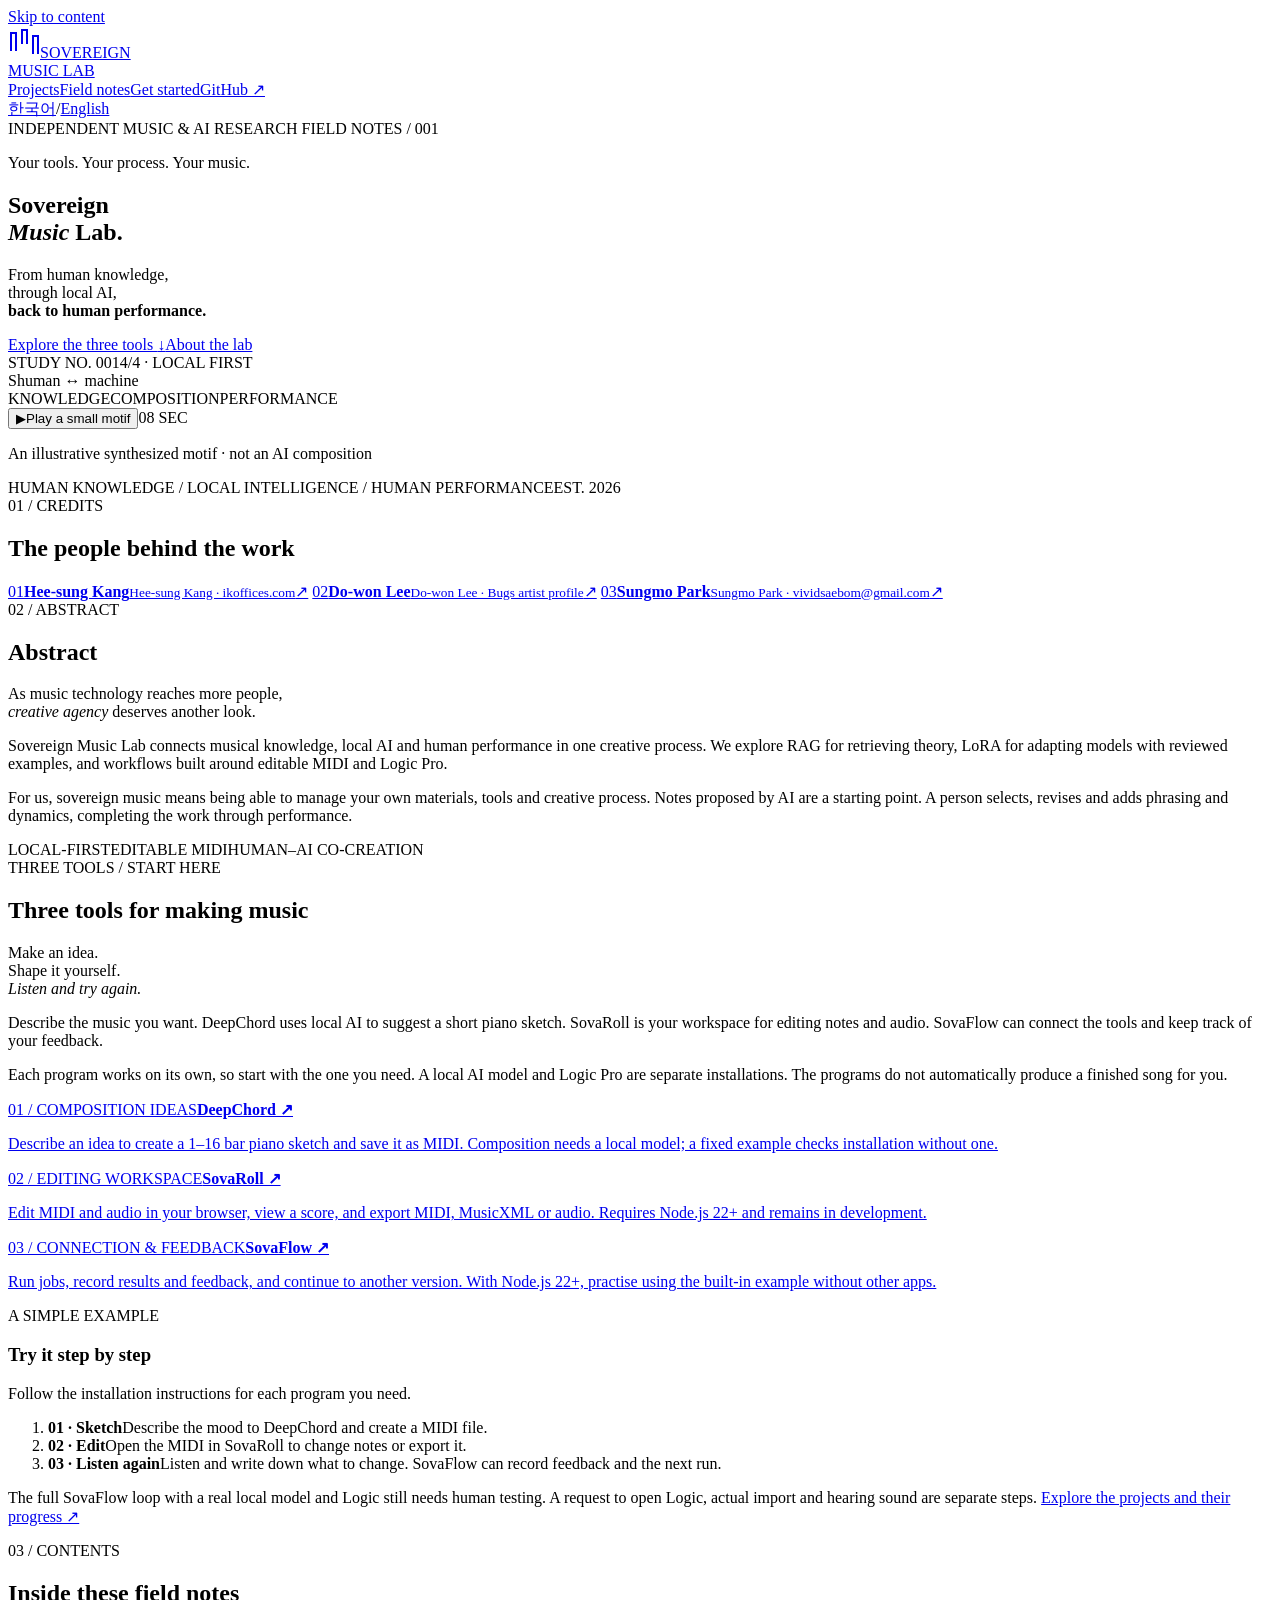
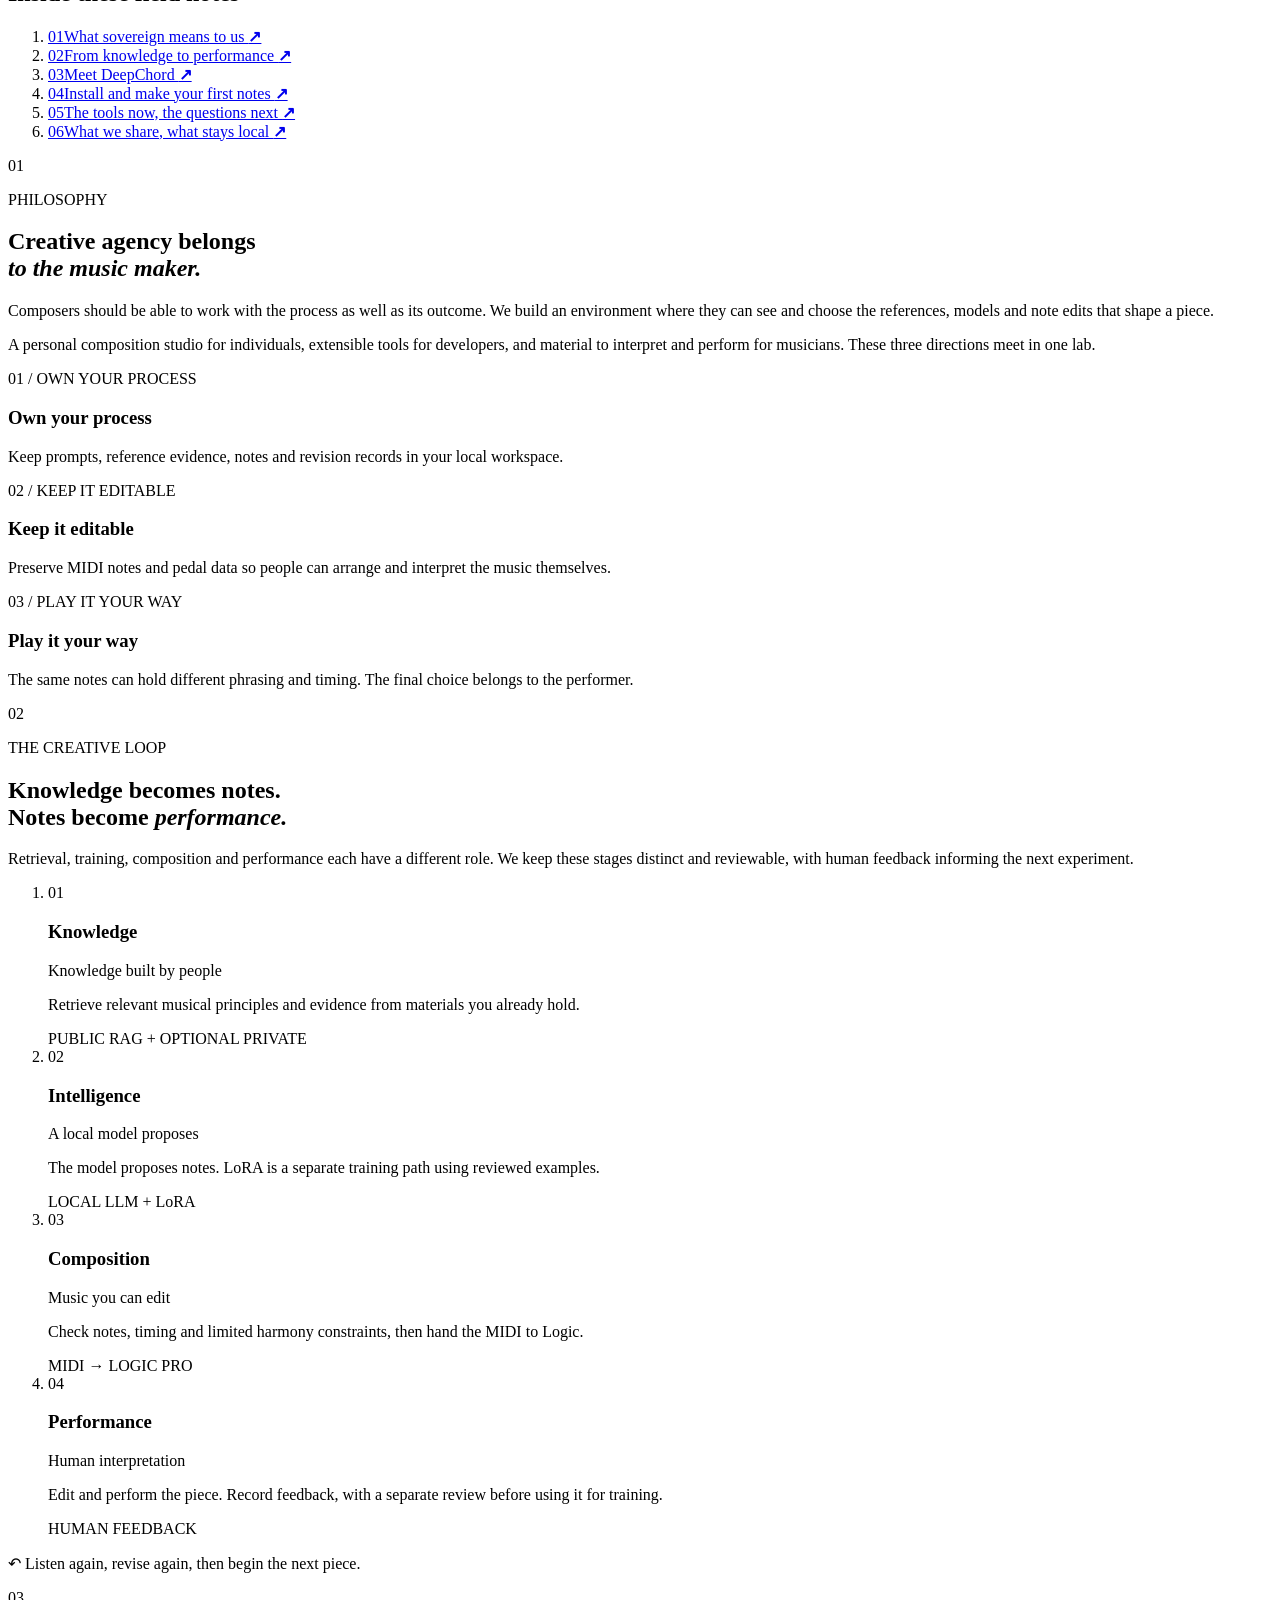
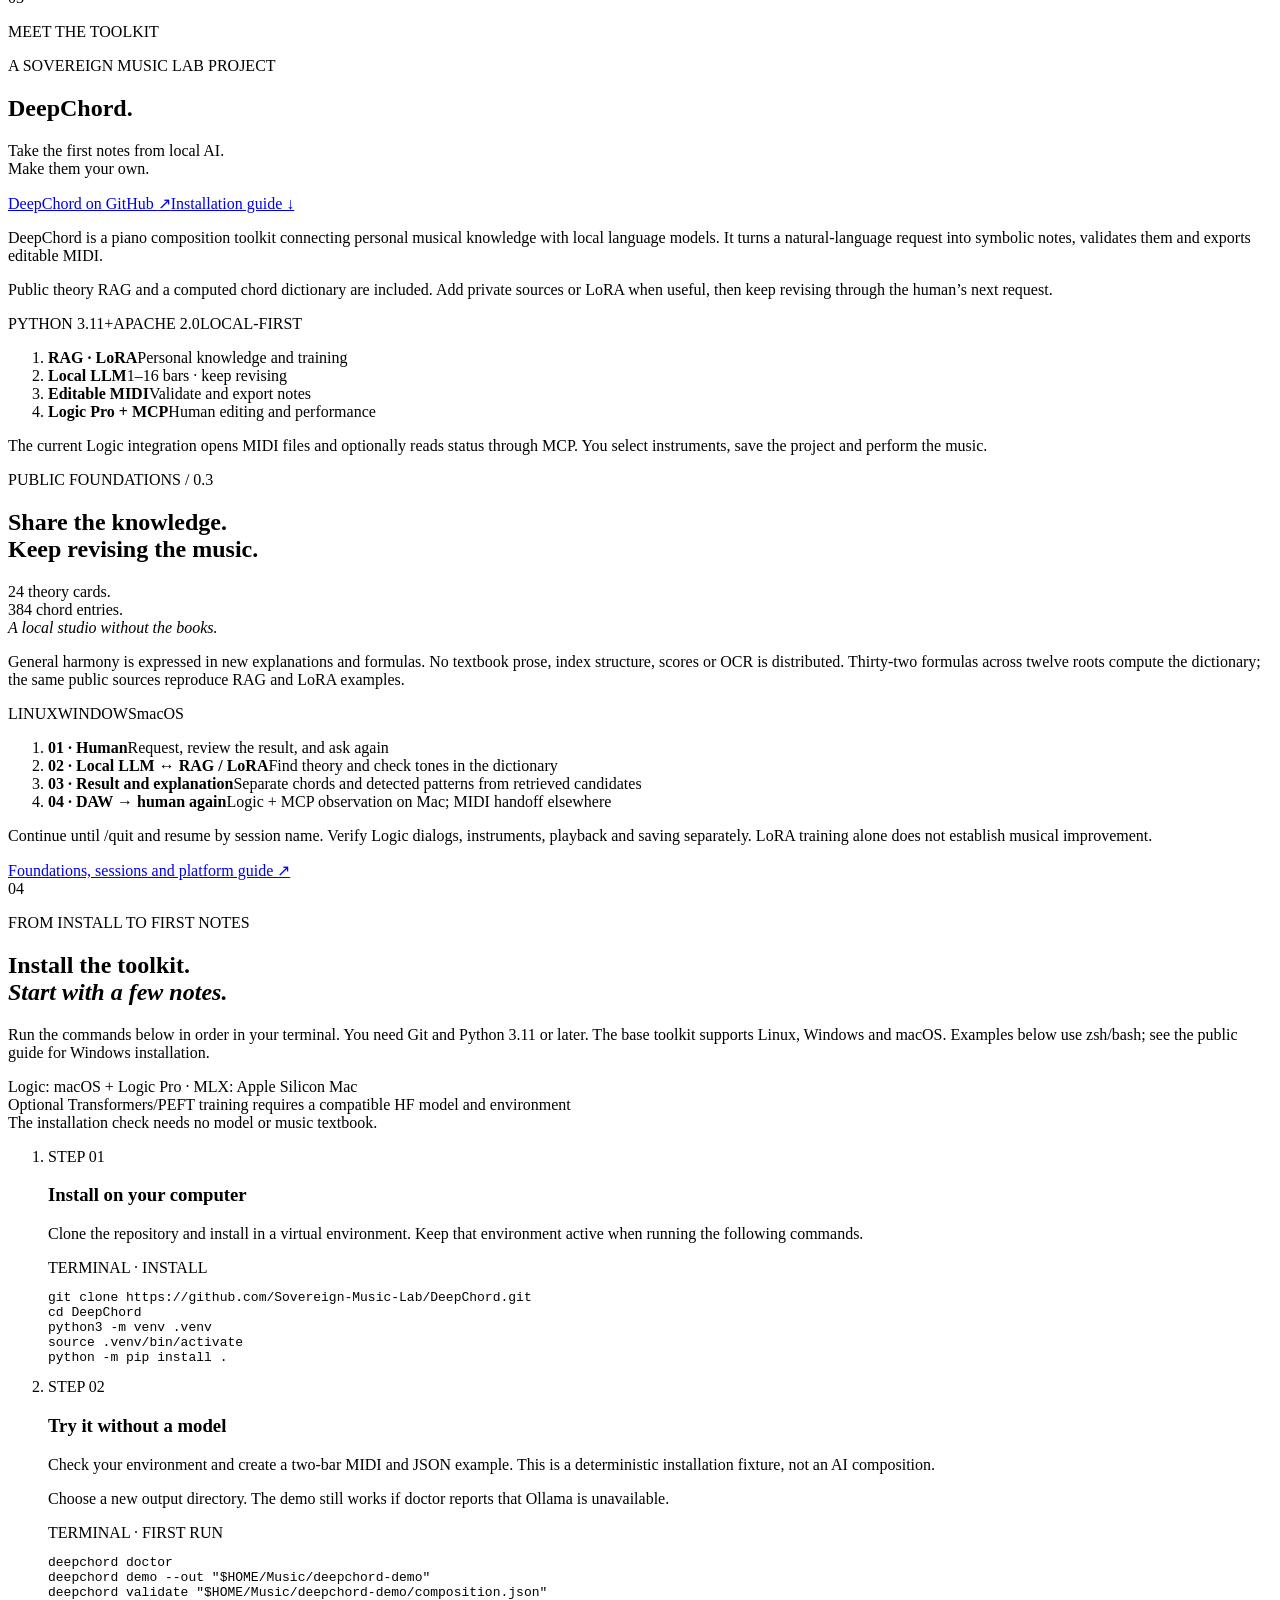
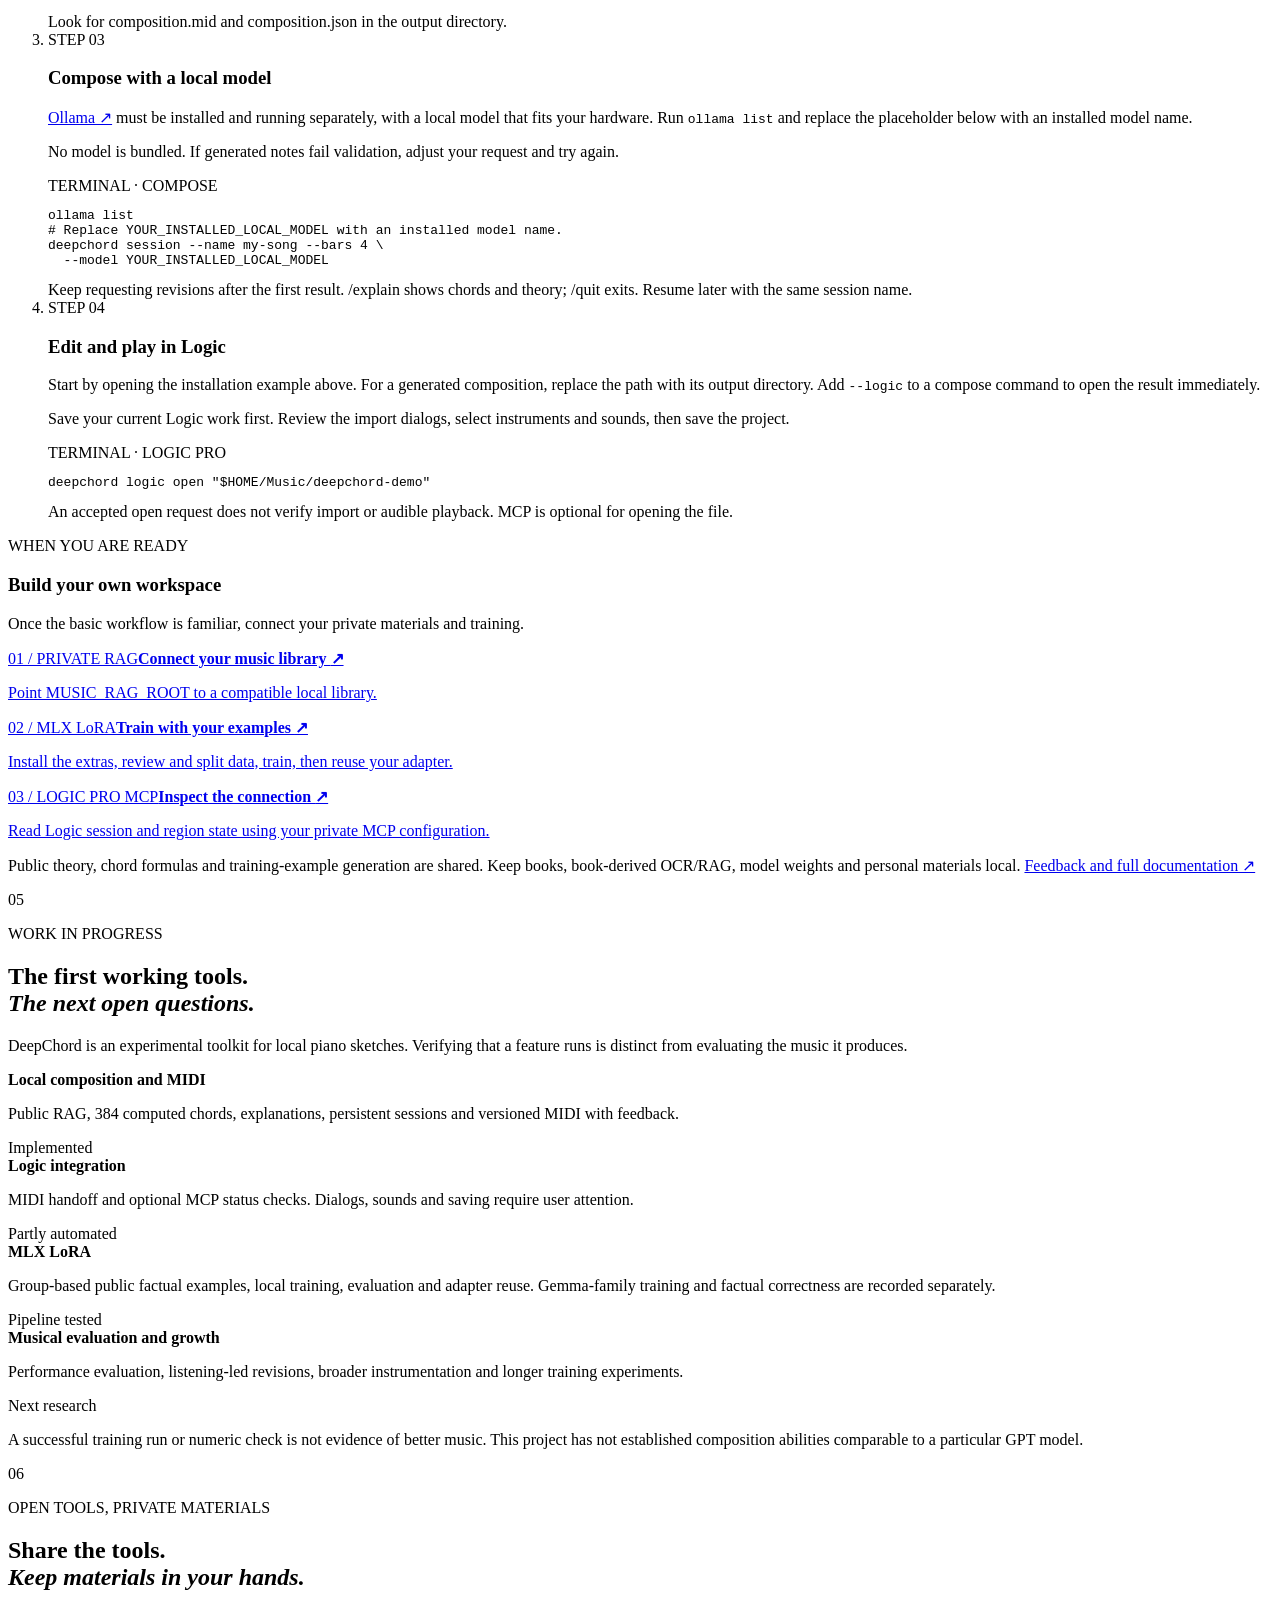
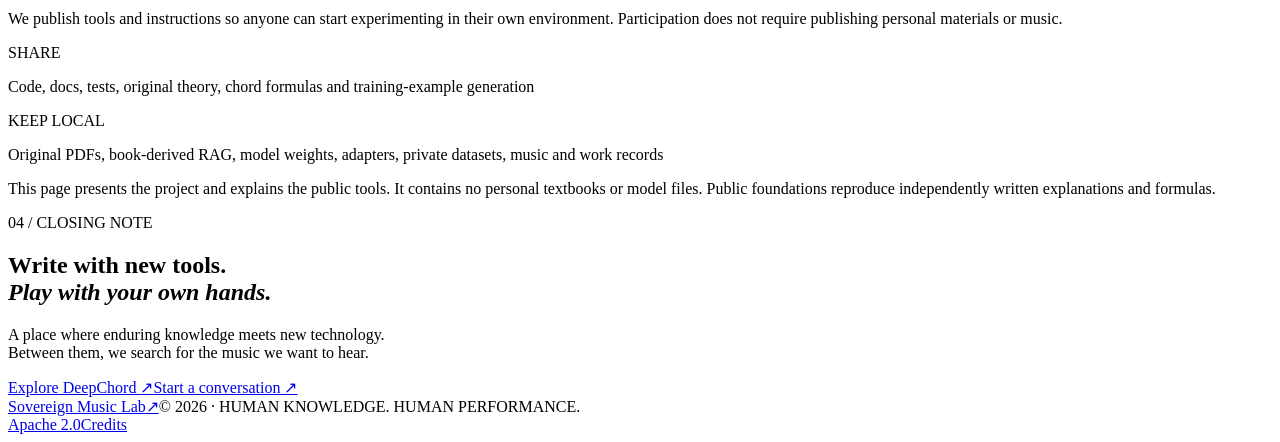
==== commit 53bcdca5: "Explain the three music tools on the landing page" ====
--- a/site/en/index.html
+++ b/site/en/index.html
@@ -3,8 +3,8 @@
 <head>
 <meta charset="utf-8"><meta name="viewport" content="width=device-width, initial-scale=1">
 <meta name="theme-color" content="#f2f0e9">
-<title>Sovereign Music Lab — DeepChord, local AI to your music</title>
-<meta name="description" content="Meet DeepChord by Sovereign Music Lab: private RAG and LoRA, local language models, editable MIDI and Logic Pro. Explore the project and start composing locally.">
+<title>Sovereign Music Lab — Three tools for making music</title>
+<meta name="description" content="Compose with DeepChord, edit with SovaRoll, and track feedback with SovaFlow. Meet three independent tools for making music.">
 <meta property="og:title" content="Sovereign Music Lab · DeepChord"><meta property="og:description" content="Meet DeepChord — private knowledge, local AI, editable music. Explore the project and get started."><meta property="og:type" content="website"><meta property="og:url" content="https://sovereign-music-lab.github.io/en/">
 <link rel="canonical" href="https://sovereign-music-lab.github.io/en/">
 <link rel="alternate" hreflang="ko" href="https://sovereign-music-lab.github.io/">
@@ -22,7 +22,7 @@
 <main id="top">
 <section class="hero wrap" aria-labelledby="title">
 <div class="eyebrow"><span class="dot"></span> INDEPENDENT MUSIC & AI RESEARCH <span class="edition">FIELD NOTES / 001</span></div>
-<div class="hero-grid"><div class="hero-copy"><p class="kicker">Your tools. Your process. Your music.</p><h1 id="title">Sovereign<br><em>Music</em> Lab<span class="period">.</span></h1><p class="hero-desc">From human knowledge,<br>through local AI,<br><strong>back to human performance.</strong></p><div class="hero-actions"><a class="button dark" href="#getting-started">Start with DeepChord <span aria-hidden="true">↓</span></a><a class="text-link" href="#abstract">About the lab</a></div></div>
+<div class="hero-grid"><div class="hero-copy"><p class="kicker">Your tools. Your process. Your music.</p><h1 id="title">Sovereign<br><em>Music</em> Lab<span class="period">.</span></h1><p class="hero-desc">From human knowledge,<br>through local AI,<br><strong>back to human performance.</strong></p><div class="hero-actions"><a class="button dark" href="#project-network">Explore the three tools <span aria-hidden="true">↓</span></a><a class="text-link" href="#abstract">About the lab</a></div></div>
 <div class="score-art" aria-label="A diagram connecting human knowledge, notes proposed by local AI, and human performance">
 <div class="art-top"><span>STUDY NO. 001</span><span>4/4 · LOCAL FIRST</span></div>
 <div class="art-orbit" aria-hidden="true"><div class="orbit o1"></div><div class="orbit o2"></div><div class="orbit o3"></div><span class="orbit-dot d1"></span><span class="orbit-dot d2"></span><span class="orbit-dot d3"></span><div class="orbit-core">S<span>human ↔ machine</span></div><span class="orbit-label l1">KNOWLEDGE</span><span class="orbit-label l2">COMPOSITION</span><span class="orbit-label l3">PERFORMANCE</span></div>
@@ -37,6 +37,7 @@
 <a href="mailto:vividsaebom@gmail.com"><span class="credit-number">03</span><span><strong>Sungmo Park</strong><small>Sungmo Park · vividsaebom@gmail.com</small></span><span class="arrow" aria-hidden="true">↗</span></a>
 </div></section>
 <section class="abstract wrap" id="abstract" aria-labelledby="abstract-title"><div class="section-label"><span>02 / ABSTRACT</span><h2 id="abstract-title">Abstract</h2></div><div class="abstract-body"><p class="lead">As music technology reaches more people,<br><em>creative agency</em> deserves another look.</p><p>Sovereign Music Lab connects musical knowledge, local AI and human performance in one creative process. We explore RAG for retrieving theory, LoRA for adapting models with reviewed examples, and workflows built around editable MIDI and Logic Pro.</p><p>For us, sovereign music means being able to manage your own materials, tools and creative process. Notes proposed by AI are a starting point. A person selects, revises and adds phrasing and dynamics, completing the work through performance.</p><div class="keywords"><span>LOCAL-FIRST</span><span>EDITABLE MIDI</span><span>HUMAN–AI CO-CREATION</span></div></div></section>
+<section class="guide-section wrap" id="project-network" aria-labelledby="network-title"><div class="section-label"><span>THREE TOOLS / START HERE</span><h2 id="network-title">Three tools for making music</h2></div><div class="chapter-grid"><p class="lead">Make an idea.<br>Shape it yourself.<br><em>Listen and try again.</em></p><div><p>Describe the music you want. DeepChord uses local AI to suggest a short piano sketch. SovaRoll is your workspace for editing notes and audio. SovaFlow can connect the tools and keep track of your feedback.</p><p>Each program works on its own, so start with the one you need. A local AI model and Logic Pro are separate installations. The programs do not automatically produce a finished song for you.</p></div></div><div class="doc-links"><a href="https://github.com/Sovereign-Music-Lab/DeepChord/blob/main/README.md"><span>01 / COMPOSITION IDEAS</span><strong>DeepChord ↗</strong><p>Describe an idea to create a 1–16 bar piano sketch and save it as MIDI. Composition needs a local model; a fixed example checks installation without one.</p></a><a href="https://github.com/Sovereign-Music-Lab/sovaroll-DAW/blob/main/README.md"><span>02 / EDITING WORKSPACE</span><strong>SovaRoll ↗</strong><p>Edit MIDI and audio in your browser, view a score, and export MIDI, MusicXML or audio. Requires Node.js 22+ and remains in development.</p></a><a href="https://github.com/Sovereign-Music-Lab/SovaFlow/blob/main/README.md"><span>03 / CONNECTION &amp; FEEDBACK</span><strong>SovaFlow ↗</strong><p>Run jobs, record results and feedback, and continue to another version. With Node.js 22+, practise using the built-in example without other apps.</p></a></div><div class="next-steps"><div class="next-heading"><span class="product-overline">A SIMPLE EXAMPLE</span><h3>Try it step by step</h3><p>Follow the installation instructions for each program you need.</p></div><ol class="human-loop"><li><b>01 · Sketch</b><span>Describe the mood to DeepChord and create a MIDI file.</span></li><li><b>02 · Edit</b><span>Open the MIDI in SovaRoll to change notes or export it.</span></li><li><b>03 · Listen again</b><span>Listen and write down what to change. SovaFlow can record feedback and the next run.</span></li></ol></div><p class="guide-footer">The full SovaFlow loop with a real local model and Logic still needs human testing. A request to open Logic, actual import and hearing sound are separate steps. <a href="https://github.com/Sovereign-Music-Lab">Explore the projects and their progress ↗</a></p></section>
 <section class="contents-band" id="contents"><div class="wrap contents"><div class="section-label"><span>03 / CONTENTS</span><h2>Inside these field notes</h2></div><ol><li><a href="#philosophy"><span>01</span>What sovereign means to us <b>↗</b></a></li><li><a href="#workflow"><span>02</span>From knowledge to performance <b>↗</b></a></li><li><a href="#deepchord"><span>03</span>Meet DeepChord <b>↗</b></a></li><li><a href="#getting-started"><span>04</span>Install and make your first notes <b>↗</b></a></li><li><a href="#progress"><span>05</span>The tools now, the questions next <b>↗</b></a></li><li><a href="#openness"><span>06</span>What we share, what stays local <b>↗</b></a></li></ol></div></section>
 <section class="chapter wrap" id="philosophy"><div class="chapter-top"><span class="chapter-num">01</span><p class="eyebrow">PHILOSOPHY</p></div><div class="chapter-grid"><h2>Creative agency belongs<br><em>to the music maker.</em></h2><div><p>Composers should be able to work with the process as well as its outcome. We build an environment where they can see and choose the references, models and note edits that shape a piece.</p><p>A personal composition studio for individuals, extensible tools for developers, and material to interpret and perform for musicians. These three directions meet in one lab.</p></div></div><div class="principles"><div><span>01 / OWN YOUR PROCESS</span><h3>Own your process</h3><p>Keep prompts, reference evidence, notes and revision records in your local workspace.</p></div><div><span>02 / KEEP IT EDITABLE</span><h3>Keep it editable</h3><p>Preserve MIDI notes and pedal data so people can arrange and interpret the music themselves.</p></div><div><span>03 / PLAY IT YOUR WAY</span><h3>Play it your way</h3><p>The same notes can hold different phrasing and timing. The final choice belongs to the performer.</p></div></div></section>
 <section class="workflow-section" id="workflow"><div class="wrap"><div class="chapter-top"><span class="chapter-num">02</span><p class="eyebrow">THE CREATIVE LOOP</p></div><div class="chapter-grid"><h2>Knowledge becomes notes.<br>Notes become <em>performance.</em></h2><p>Retrieval, training, composition and performance each have a different role. We keep these stages distinct and reviewable, with human feedback informing the next experiment.</p></div><ol class="workflow"><li><span class="step">01</span><h3>Knowledge</h3><p class="step-title">Knowledge built by people</p><p>Retrieve relevant musical principles and evidence from materials you already hold.</p><span class="tag">PUBLIC RAG + OPTIONAL PRIVATE</span></li><li><span class="step">02</span><h3>Intelligence</h3><p class="step-title">A local model proposes</p><p>The model proposes notes. LoRA is a separate training path using reviewed examples.</p><span class="tag">LOCAL LLM + LoRA</span></li><li><span class="step">03</span><h3>Composition</h3><p class="step-title">Music you can edit</p><p>Check notes, timing and limited harmony constraints, then hand the MIDI to Logic.</p><span class="tag">MIDI → LOGIC PRO</span></li><li><span class="step">04</span><h3>Performance</h3><p class="step-title">Human interpretation</p><p>Edit and perform the piece. Record feedback, with a separate review before using it for training.</p><span class="tag">HUMAN FEEDBACK</span></li></ol><p class="loop-note"><span aria-hidden="true">↶</span> Listen again, revise again, then begin the next piece.</p></div></section>
@@ -70,9 +71,8 @@
 <p class="guide-footer">Public theory, chord formulas and training-example generation are shared. Keep books, book-derived OCR/RAG, model weights and personal materials local. <a href="https://github.com/Sovereign-Music-Lab/DeepChord#feedback-checks-and-publication-boundary" target="_blank" rel="noopener noreferrer">Feedback and full documentation ↗</a></p>
 <p id="copy-status" class="sr-only" role="status" aria-live="polite"></p>
 </div></section>
-<section class="chapter wrap" id="progress"><div class="chapter-top"><span class="chapter-num">05</span><p class="eyebrow">WORK IN PROGRESS</p></div><div class="chapter-grid"><h2>The first working tools.<br><em>The next open questions.</em></h2><p>The current release is an experimental toolkit for local piano sketches. Verifying that a feature runs is distinct from evaluating the music it produces.</p></div><div class="status-table"><div class="status-row"><div><span class="status-dot"></span><strong>Local composition and MIDI</strong></div><p>Public RAG, 384 computed chords, explanations, persistent sessions and versioned MIDI with feedback.</p><span class="status">Implemented</span></div><div class="status-row"><div><span class="status-dot"></span><strong>Logic integration</strong></div><p>MIDI handoff and optional MCP status checks. Dialogs, sounds and saving require user attention.</p><span class="status">Partly automated</span></div><div class="status-row"><div><span class="status-dot"></span><strong>MLX LoRA</strong></div><p>Group-based public factual examples, local training, evaluation and adapter reuse. Gemma-family training and factual correctness are recorded separately.</p><span class="status">Pipeline tested</span></div><div class="status-row future"><div><span class="status-dot"></span><strong>Musical evaluation and growth</strong></div><p>Performance evaluation, listening-led revisions, broader instrumentation and longer training experiments.</p><span class="status">Next research</span></div></div><p class="research-note">A successful training run or numeric check is not evidence of better music. This project has not established composition abilities comparable to a particular GPT model.</p></section>
+<section class="chapter wrap" id="progress"><div class="chapter-top"><span class="chapter-num">05</span><p class="eyebrow">WORK IN PROGRESS</p></div><div class="chapter-grid"><h2>The first working tools.<br><em>The next open questions.</em></h2><p>DeepChord is an experimental toolkit for local piano sketches. Verifying that a feature runs is distinct from evaluating the music it produces.</p></div><div class="status-table"><div class="status-row"><div><span class="status-dot"></span><strong>Local composition and MIDI</strong></div><p>Public RAG, 384 computed chords, explanations, persistent sessions and versioned MIDI with feedback.</p><span class="status">Implemented</span></div><div class="status-row"><div><span class="status-dot"></span><strong>Logic integration</strong></div><p>MIDI handoff and optional MCP status checks. Dialogs, sounds and saving require user attention.</p><span class="status">Partly automated</span></div><div class="status-row"><div><span class="status-dot"></span><strong>MLX LoRA</strong></div><p>Group-based public factual examples, local training, evaluation and adapter reuse. Gemma-family training and factual correctness are recorded separately.</p><span class="status">Pipeline tested</span></div><div class="status-row future"><div><span class="status-dot"></span><strong>Musical evaluation and growth</strong></div><p>Performance evaluation, listening-led revisions, broader instrumentation and longer training experiments.</p><span class="status">Next research</span></div></div><p class="research-note">A successful training run or numeric check is not evidence of better music. This project has not established composition abilities comparable to a particular GPT model.</p></section>
 <section class="openness wrap" id="openness"><div class="chapter-top"><span class="chapter-num">06</span><p class="eyebrow">OPEN TOOLS, PRIVATE MATERIALS</p></div><div class="chapter-grid"><h2>Share the tools.<br><em>Keep materials in your hands.</em></h2><div><p>We publish tools and instructions so anyone can start experimenting in their own environment. Participation does not require publishing personal materials or music.</p><div class="boundary"><div><span>SHARE</span><p>Code, docs, tests, original theory, chord formulas and training-example generation</p></div><div><span>KEEP LOCAL</span><p>Original PDFs, book-derived RAG, model weights, adapters, private datasets, music and work records</p></div></div><p class="small">This page presents the project and explains the public tools. It contains no personal textbooks or model files. Public foundations reproduce independently written explanations and formulas.</p></div></div></section>
-<section class="guide-section wrap" id="project-network" aria-labelledby="network-title"><div class="section-label"><span>PROJECT NETWORK</span><h2 id="network-title">Three tools, one creative cycle</h2></div><div class="doc-links"><a href="https://github.com/Sovereign-Music-Lab/DeepChord" target="_blank" rel="noopener noreferrer"><span>01 / PROJECT</span><strong>DeepChord <b aria-hidden="true">↗</b></strong><p>Compose with a local LLM while working with Logic Pro. Read current capabilities and setup.</p></a><a href="https://github.com/Sovereign-Music-Lab/sovaroll-DAW" target="_blank" rel="noopener noreferrer"><span>02 / PROJECT</span><strong>Sovereign DAW · SovaRoll <b aria-hidden="true">↗</b></strong><p>A professional-grade open-source DAW in development. Editable MIDI/audio and independent operation.</p></a><a href="https://github.com/Sovereign-Music-Lab/SovaFlow" target="_blank" rel="noopener noreferrer"><span>03 / PROJECT</span><strong>Sovereign Flow · SovaFlow <b aria-hidden="true">↗</b></strong><p>Coordinate both tools and human feedback. Currently a design and development-handoff release.</p></a></div><p class="guide-footer">Human → LLM (RAG / LoRA) → Sovereign DAW → autonomous composition → Logic Pro MCP → result → human feedback → repeat. The complete loop is a development direction; each tool retains its independence.</p></section>
 <section class="closing" id="closing"><div class="wrap"><p class="eyebrow">04 / CLOSING NOTE</p><h2>Write with new tools.<br><em>Play with your own hands.</em></h2><p>A place where enduring knowledge meets new technology.<br>Between them, we search for the music we want to hear.</p><div class="closing-links"><a class="button light" href="https://github.com/Sovereign-Music-Lab/DeepChord" target="_blank" rel="noopener noreferrer">Explore DeepChord <span aria-hidden="true">↗</span></a><a class="text-link" href="mailto:vividsaebom@gmail.com">Start a conversation ↗</a></div><div class="closing-line" aria-hidden="true"></div></div></section>
 </main><footer class="footer wrap"><a class="footer-brand" href="#top">Sovereign Music Lab<span aria-hidden="true">↗</span></a><span>© 2026 · HUMAN KNOWLEDGE. HUMAN PERFORMANCE.</span><div class="footer-links"><a href="/LICENSE">Apache 2.0</a><a href="#credits-title">Credits</a></div></footer>
 </body></html>
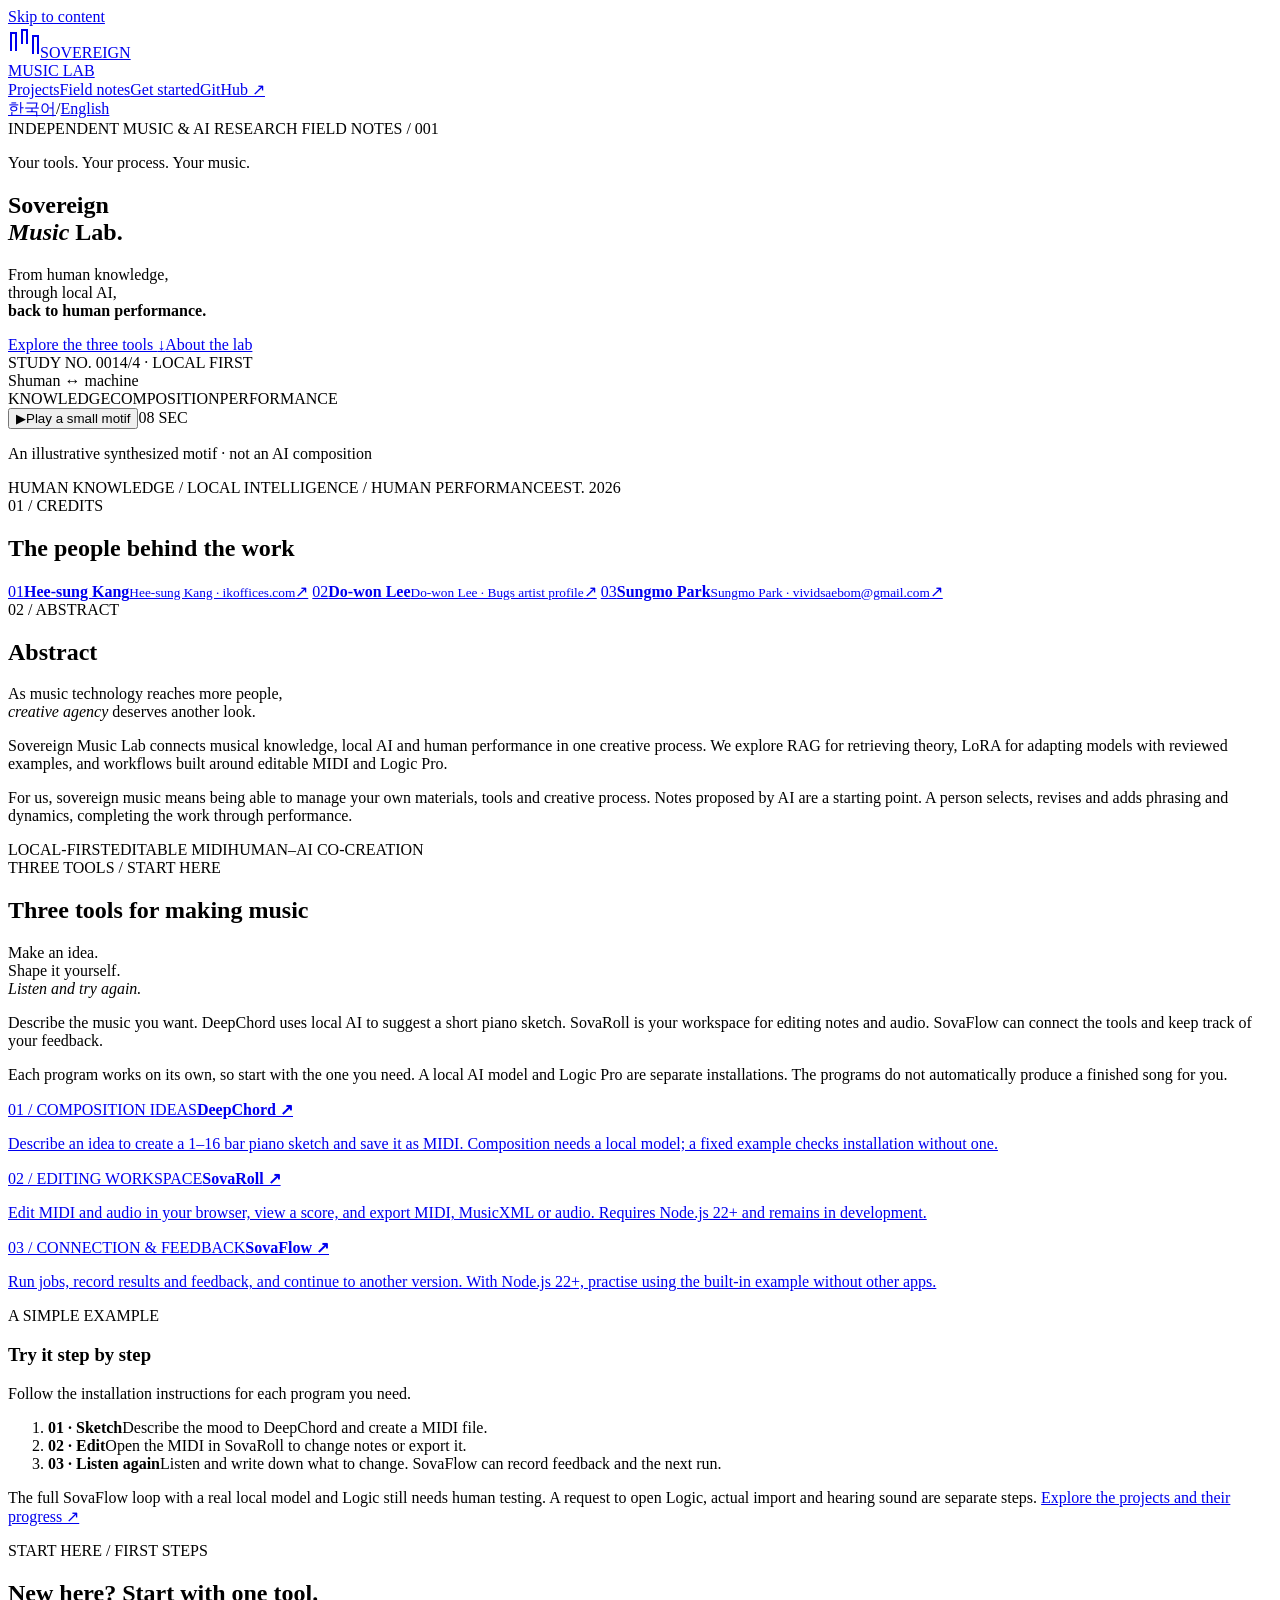
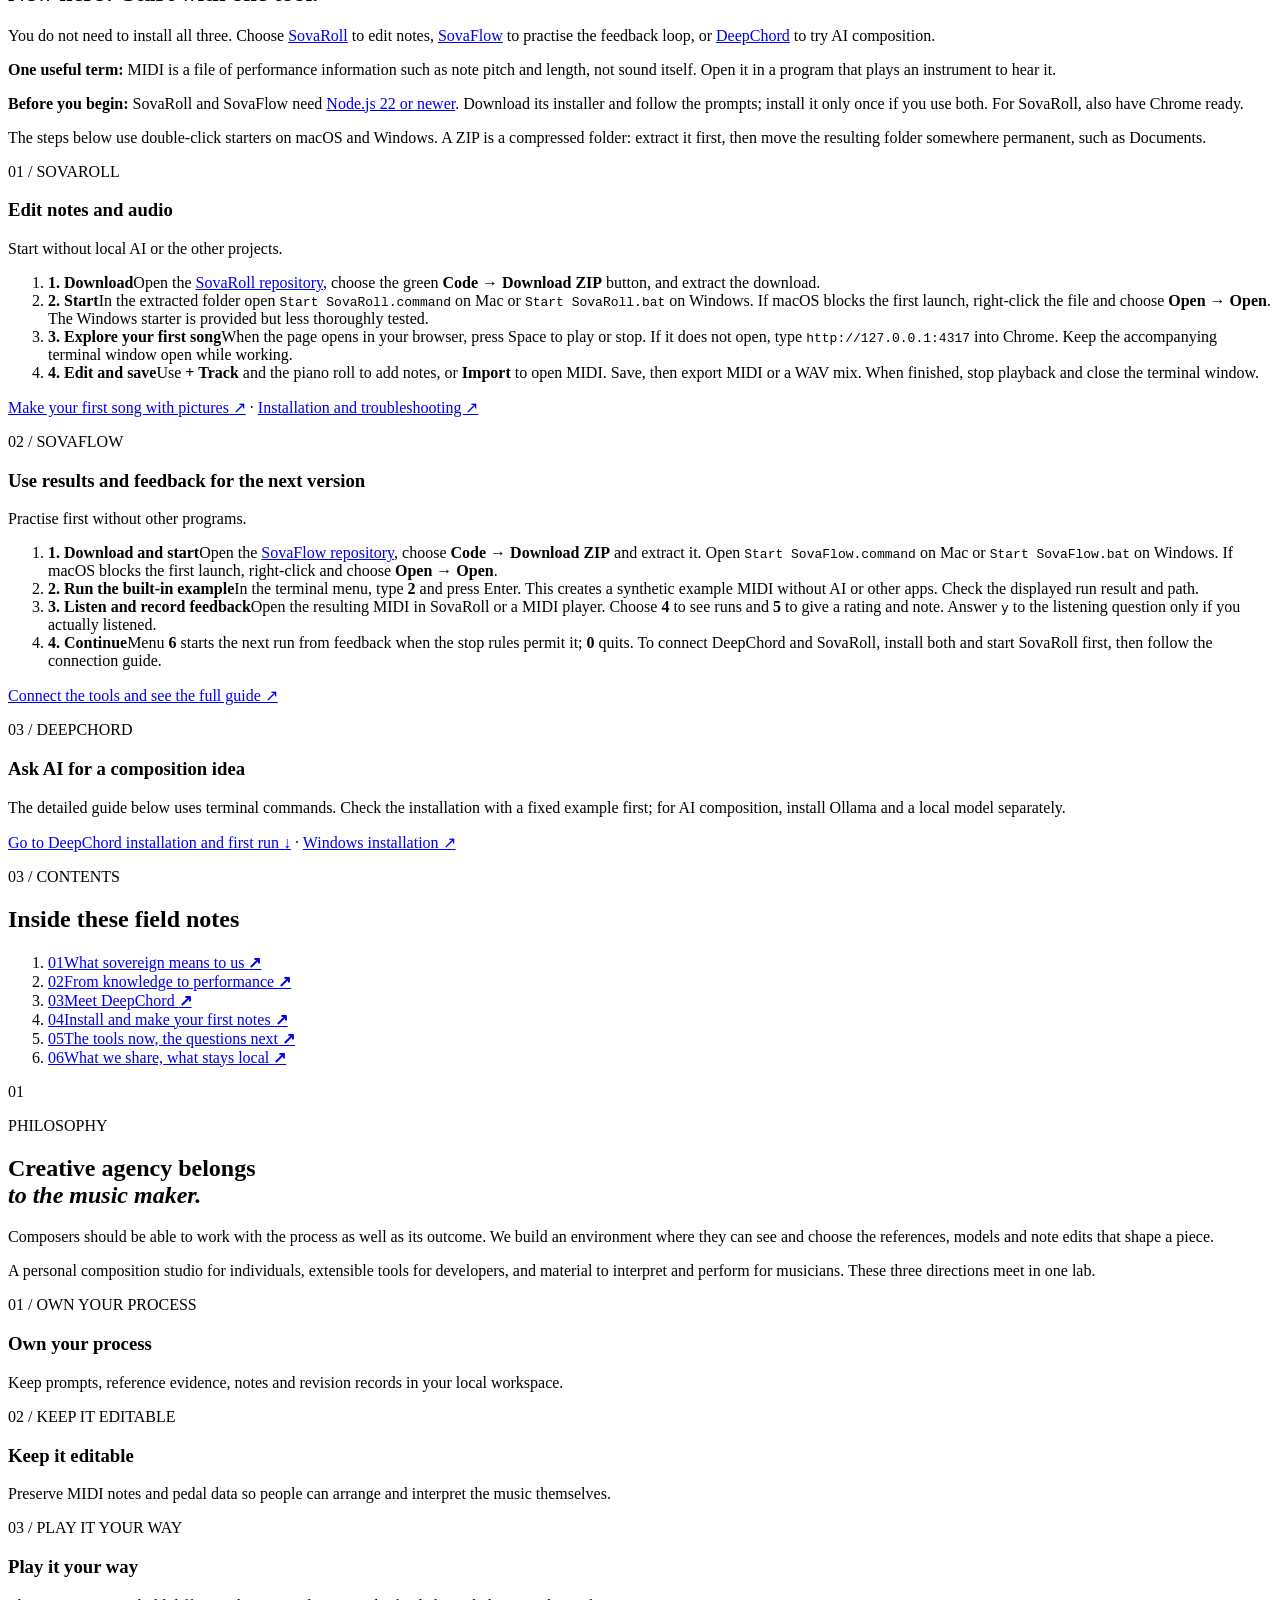
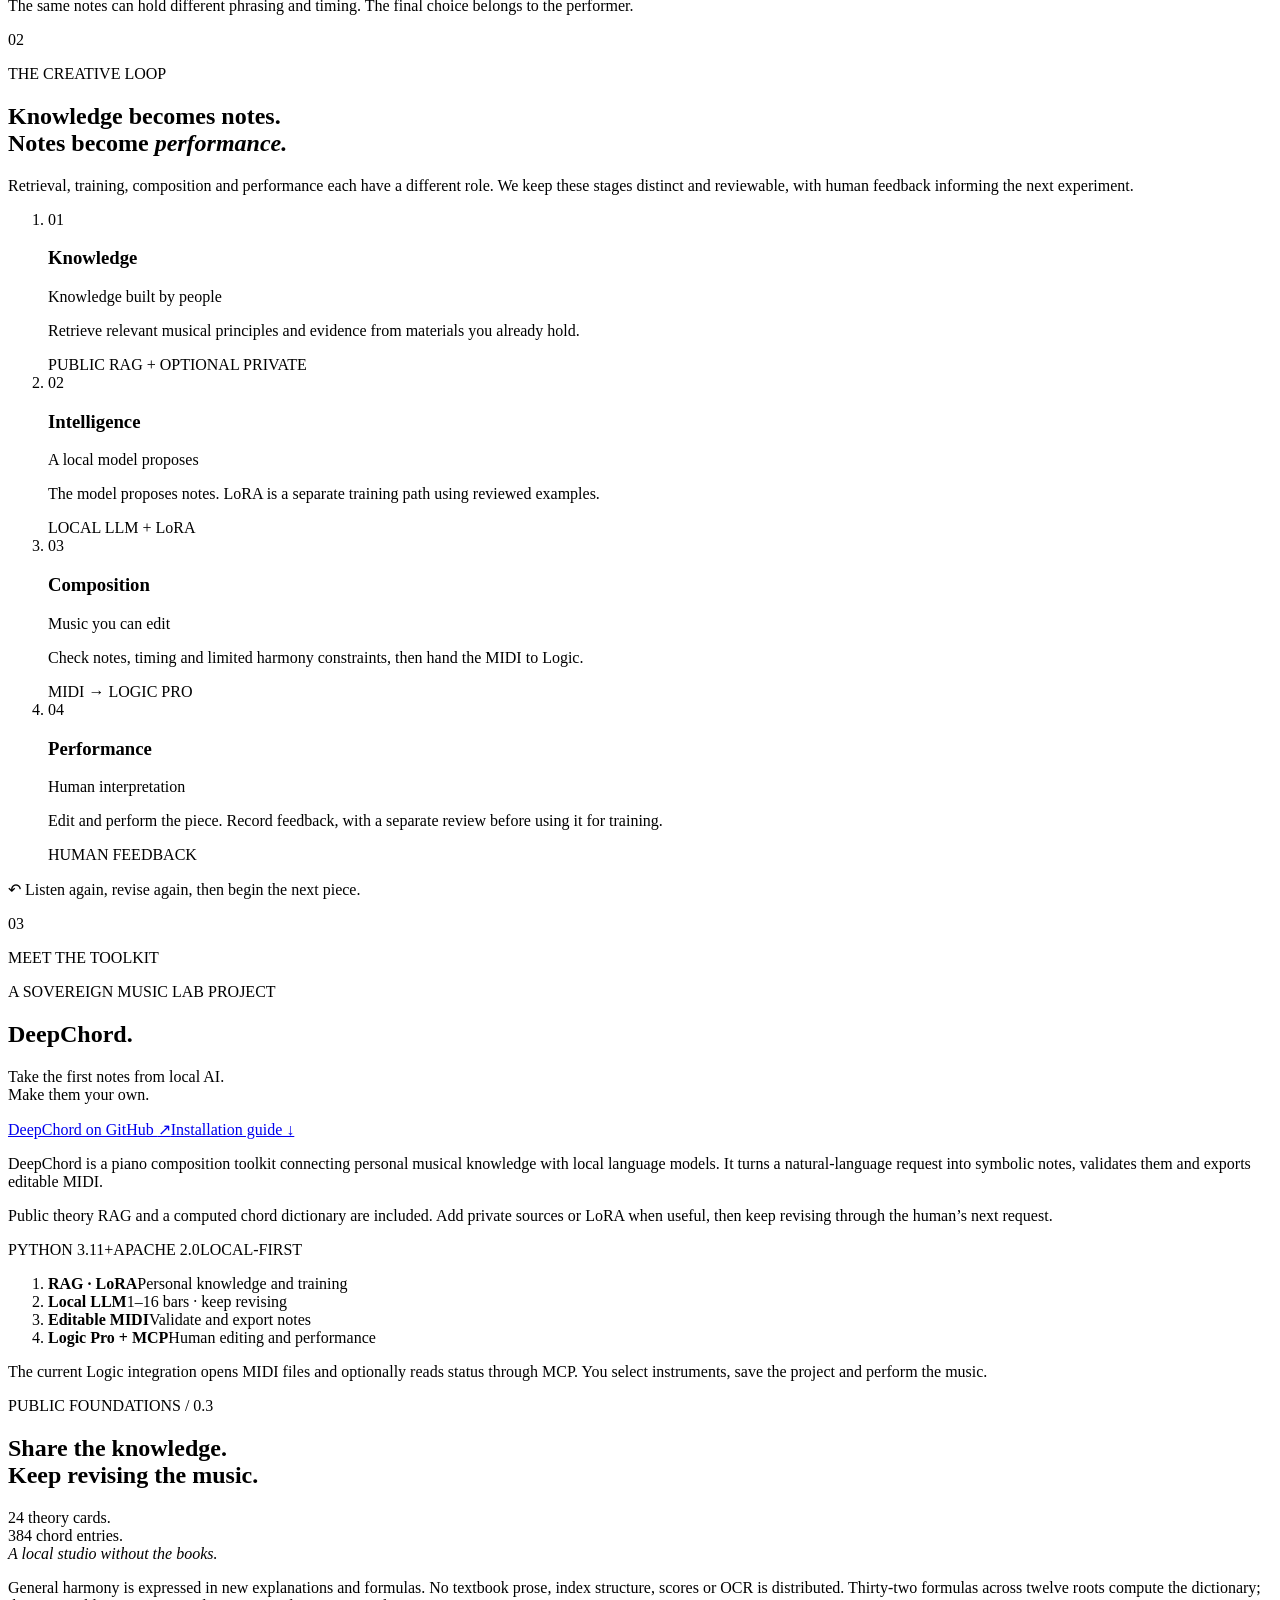
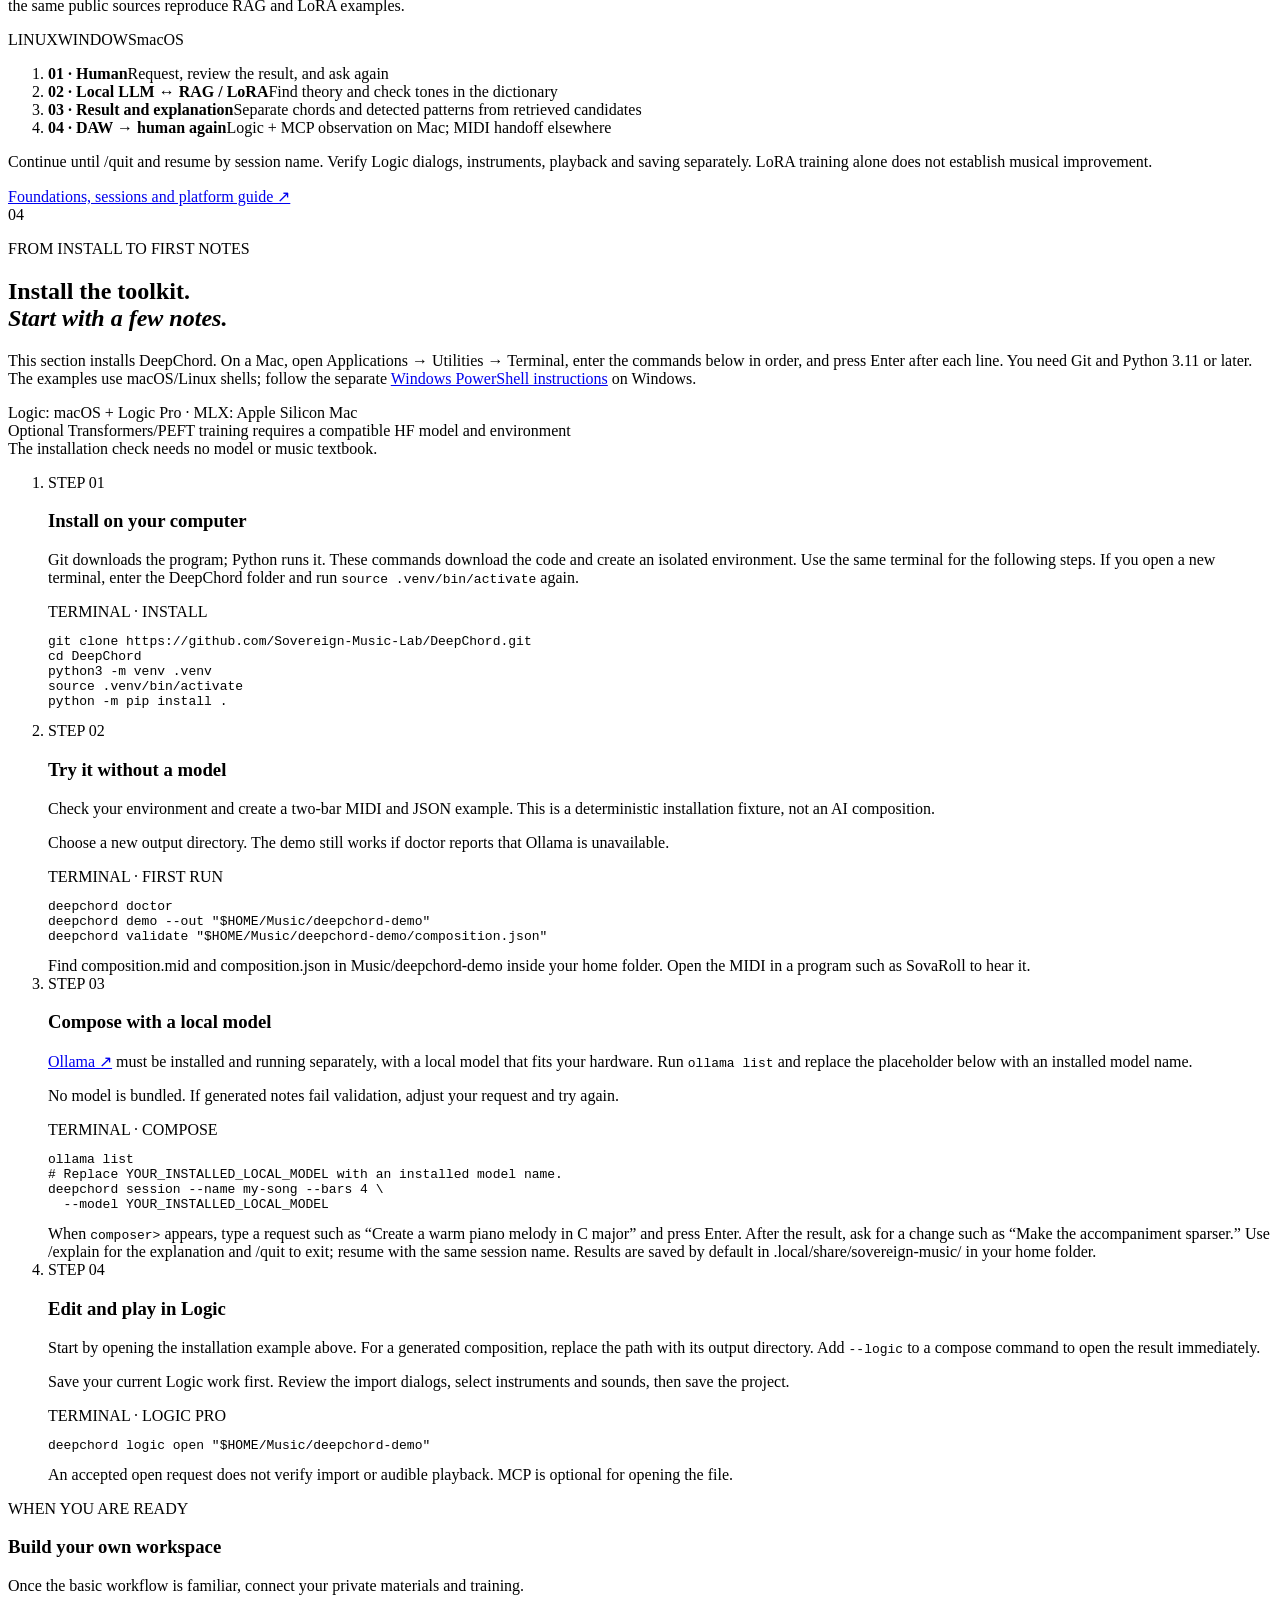
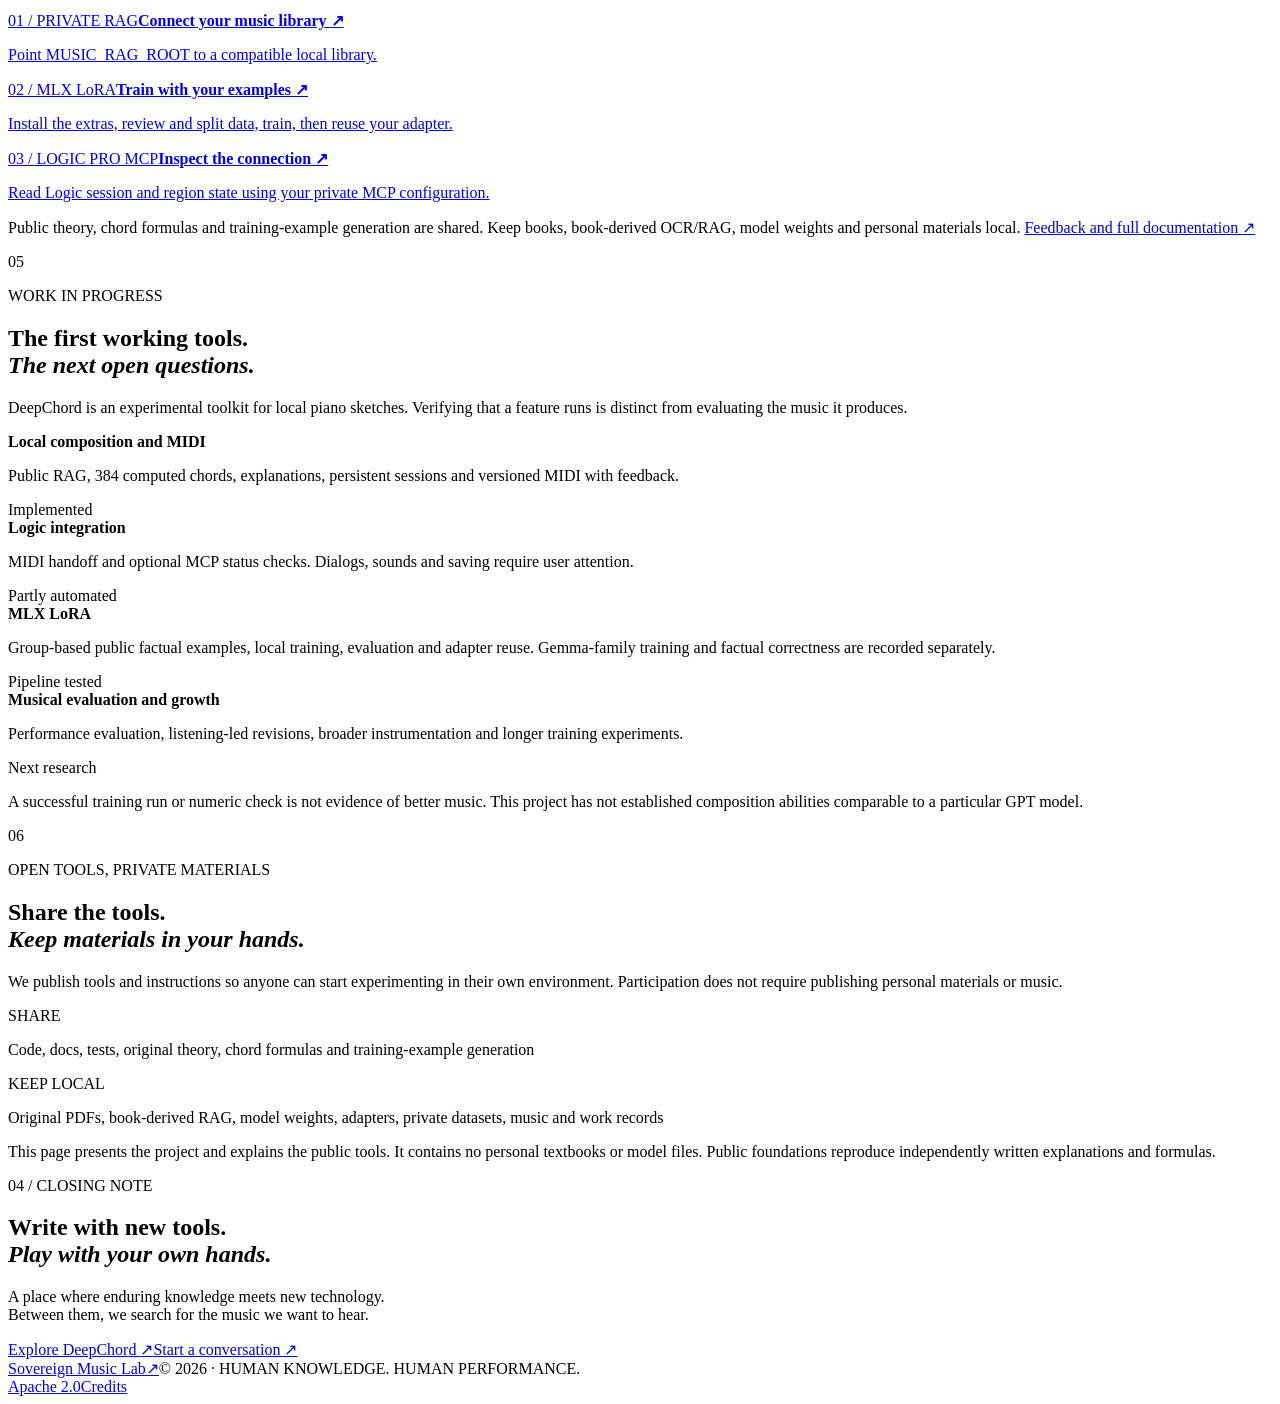
==== commit 8de53b25: "Add beginner first-run guides for all three tools" ====
--- a/site/en/index.html
+++ b/site/en/index.html
@@ -18,7 +18,7 @@
 </head>
 <body>
 <a class="skip" href="#abstract">Skip to content</a>
-<header class="header wrap"><a class="brand" href="#top" aria-label="Sovereign Music Lab home"><svg width="32" height="32" viewBox="0 0 32 32" aria-hidden="true"><path d="M3 25V7h5v18m6-7V4h5v14m6 10V10h5v18" fill="none" stroke="currentColor" stroke-width="2"/></svg><span>SOVEREIGN<br>MUSIC LAB</span></a><nav aria-label="Main navigation"><a href="#project-network">Projects</a><a href="#contents">Field notes</a><a href="#getting-started">Get started</a><a class="external" href="https://github.com/Sovereign-Music-Lab" target="_blank" rel="noopener noreferrer">GitHub <span aria-hidden="true">↗</span></a></nav><div class="language-switch" aria-label="Language"><a href="/" lang="ko" data-language-link>한국어</a><span aria-hidden="true">/</span><a href="/en/" lang="en" aria-current="page">English</a></div></header>
+<header class="header wrap"><a class="brand" href="#top" aria-label="Sovereign Music Lab home"><svg width="32" height="32" viewBox="0 0 32 32" aria-hidden="true"><path d="M3 25V7h5v18m6-7V4h5v14m6 10V10h5v18" fill="none" stroke="currentColor" stroke-width="2"/></svg><span>SOVEREIGN<br>MUSIC LAB</span></a><nav aria-label="Main navigation"><a href="#project-network">Projects</a><a href="#contents">Field notes</a><a href="#quick-start">Get started</a><a class="external" href="https://github.com/Sovereign-Music-Lab" target="_blank" rel="noopener noreferrer">GitHub <span aria-hidden="true">↗</span></a></nav><div class="language-switch" aria-label="Language"><a href="/" lang="ko" data-language-link>한국어</a><span aria-hidden="true">/</span><a href="/en/" lang="en" aria-current="page">English</a></div></header>
 <main id="top">
 <section class="hero wrap" aria-labelledby="title">
 <div class="eyebrow"><span class="dot"></span> INDEPENDENT MUSIC & AI RESEARCH <span class="edition">FIELD NOTES / 001</span></div>
@@ -38,6 +38,23 @@
 </div></section>
 <section class="abstract wrap" id="abstract" aria-labelledby="abstract-title"><div class="section-label"><span>02 / ABSTRACT</span><h2 id="abstract-title">Abstract</h2></div><div class="abstract-body"><p class="lead">As music technology reaches more people,<br><em>creative agency</em> deserves another look.</p><p>Sovereign Music Lab connects musical knowledge, local AI and human performance in one creative process. We explore RAG for retrieving theory, LoRA for adapting models with reviewed examples, and workflows built around editable MIDI and Logic Pro.</p><p>For us, sovereign music means being able to manage your own materials, tools and creative process. Notes proposed by AI are a starting point. A person selects, revises and adds phrasing and dynamics, completing the work through performance.</p><div class="keywords"><span>LOCAL-FIRST</span><span>EDITABLE MIDI</span><span>HUMAN–AI CO-CREATION</span></div></div></section>
 <section class="guide-section wrap" id="project-network" aria-labelledby="network-title"><div class="section-label"><span>THREE TOOLS / START HERE</span><h2 id="network-title">Three tools for making music</h2></div><div class="chapter-grid"><p class="lead">Make an idea.<br>Shape it yourself.<br><em>Listen and try again.</em></p><div><p>Describe the music you want. DeepChord uses local AI to suggest a short piano sketch. SovaRoll is your workspace for editing notes and audio. SovaFlow can connect the tools and keep track of your feedback.</p><p>Each program works on its own, so start with the one you need. A local AI model and Logic Pro are separate installations. The programs do not automatically produce a finished song for you.</p></div></div><div class="doc-links"><a href="https://github.com/Sovereign-Music-Lab/DeepChord/blob/main/README.md"><span>01 / COMPOSITION IDEAS</span><strong>DeepChord ↗</strong><p>Describe an idea to create a 1–16 bar piano sketch and save it as MIDI. Composition needs a local model; a fixed example checks installation without one.</p></a><a href="https://github.com/Sovereign-Music-Lab/sovaroll-DAW/blob/main/README.md"><span>02 / EDITING WORKSPACE</span><strong>SovaRoll ↗</strong><p>Edit MIDI and audio in your browser, view a score, and export MIDI, MusicXML or audio. Requires Node.js 22+ and remains in development.</p></a><a href="https://github.com/Sovereign-Music-Lab/SovaFlow/blob/main/README.md"><span>03 / CONNECTION &amp; FEEDBACK</span><strong>SovaFlow ↗</strong><p>Run jobs, record results and feedback, and continue to another version. With Node.js 22+, practise using the built-in example without other apps.</p></a></div><div class="next-steps"><div class="next-heading"><span class="product-overline">A SIMPLE EXAMPLE</span><h3>Try it step by step</h3><p>Follow the installation instructions for each program you need.</p></div><ol class="human-loop"><li><b>01 · Sketch</b><span>Describe the mood to DeepChord and create a MIDI file.</span></li><li><b>02 · Edit</b><span>Open the MIDI in SovaRoll to change notes or export it.</span></li><li><b>03 · Listen again</b><span>Listen and write down what to change. SovaFlow can record feedback and the next run.</span></li></ol></div><p class="guide-footer">The full SovaFlow loop with a real local model and Logic still needs human testing. A request to open Logic, actual import and hearing sound are separate steps. <a href="https://github.com/Sovereign-Music-Lab">Explore the projects and their progress ↗</a></p></section>
+<section class="guide-section wrap" id="quick-start" aria-labelledby="quick-start-title">
+<div class="section-label"><span>START HERE / FIRST STEPS</span><h2 id="quick-start-title">New here? Start with one tool.</h2></div>
+<div class="chapter-grid"><div><p>You do not need to install all three. Choose <a href="#start-sovaroll">SovaRoll</a> to edit notes, <a href="#start-sovaflow">SovaFlow</a> to practise the feedback loop, or <a href="#getting-started">DeepChord</a> to try AI composition.</p><p><strong>One useful term:</strong> MIDI is a file of performance information such as note pitch and length, not sound itself. Open it in a program that plays an instrument to hear it.</p></div><div><p><strong>Before you begin:</strong> SovaRoll and SovaFlow need <a href="https://nodejs.org/">Node.js 22 or newer</a>. Download its installer and follow the prompts; install it only once if you use both. For SovaRoll, also have Chrome ready.</p><p>The steps below use double-click starters on macOS and Windows. A ZIP is a compressed folder: extract it first, then move the resulting folder somewhere permanent, such as Documents.</p></div></div>
+<div class="next-steps" id="start-sovaroll"><div class="next-heading"><span class="product-overline">01 / SOVAROLL</span><h3>Edit notes and audio</h3><p>Start without local AI or the other projects.</p></div><ol class="human-loop">
+<li><b>1. Download</b><span>Open the <a href="https://github.com/Sovereign-Music-Lab/sovaroll-DAW">SovaRoll repository</a>, choose the green <strong>Code → Download ZIP</strong> button, and extract the download.</span></li>
+<li><b>2. Start</b><span>In the extracted folder open <code>Start SovaRoll.command</code> on Mac or <code>Start SovaRoll.bat</code> on Windows. If macOS blocks the first launch, right-click the file and choose <strong>Open → Open</strong>. The Windows starter is provided but less thoroughly tested.</span></li>
+<li><b>3. Explore your first song</b><span>When the page opens in your browser, press Space to play or stop. If it does not open, type <code>http://127.0.0.1:4317</code> into Chrome. Keep the accompanying terminal window open while working.</span></li>
+<li><b>4. Edit and save</b><span>Use <strong>+ Track</strong> and the piano roll to add notes, or <strong>Import</strong> to open MIDI. Save, then export MIDI or a WAV mix. When finished, stop playback and close the terminal window.</span></li>
+</ol><p><a href="https://github.com/Sovereign-Music-Lab/sovaroll-DAW/blob/main/docs/manual/en/03-first-song.md">Make your first song with pictures ↗</a> · <a href="https://github.com/Sovereign-Music-Lab/sovaroll-DAW/blob/main/docs/manual/en/01-install.md">Installation and troubleshooting ↗</a></p></div>
+<div class="next-steps" id="start-sovaflow"><div class="next-heading"><span class="product-overline">02 / SOVAFLOW</span><h3>Use results and feedback for the next version</h3><p>Practise first without other programs.</p></div><ol class="human-loop">
+<li><b>1. Download and start</b><span>Open the <a href="https://github.com/Sovereign-Music-Lab/SovaFlow">SovaFlow repository</a>, choose <strong>Code → Download ZIP</strong> and extract it. Open <code>Start SovaFlow.command</code> on Mac or <code>Start SovaFlow.bat</code> on Windows. If macOS blocks the first launch, right-click and choose <strong>Open → Open</strong>.</span></li>
+<li><b>2. Run the built-in example</b><span>In the terminal menu, type <strong>2</strong> and press Enter. This creates a synthetic example MIDI without AI or other apps. Check the displayed run result and path.</span></li>
+<li><b>3. Listen and record feedback</b><span>Open the resulting MIDI in SovaRoll or a MIDI player. Choose <strong>4</strong> to see runs and <strong>5</strong> to give a rating and note. Answer <code>y</code> to the listening question only if you actually listened.</span></li>
+<li><b>4. Continue</b><span>Menu <strong>6</strong> starts the next run from feedback when the stop rules permit it; <strong>0</strong> quits. To connect DeepChord and SovaRoll, install both and start SovaRoll first, then follow the connection guide.</span></li>
+</ol><p><a href="https://github.com/Sovereign-Music-Lab/SovaFlow/blob/main/README.md#connecting-deepchord-and-sovaroll">Connect the tools and see the full guide ↗</a></p></div>
+<div class="next-steps"><div class="next-heading"><span class="product-overline">03 / DEEPCHORD</span><h3>Ask AI for a composition idea</h3><p>The detailed guide below uses terminal commands. Check the installation with a fixed example first; for AI composition, install Ollama and a local model separately.</p></div><p><a href="#getting-started">Go to DeepChord installation and first run ↓</a> · <a href="https://github.com/Sovereign-Music-Lab/DeepChord#install--python-311">Windows installation ↗</a></p></div>
+</section>
 <section class="contents-band" id="contents"><div class="wrap contents"><div class="section-label"><span>03 / CONTENTS</span><h2>Inside these field notes</h2></div><ol><li><a href="#philosophy"><span>01</span>What sovereign means to us <b>↗</b></a></li><li><a href="#workflow"><span>02</span>From knowledge to performance <b>↗</b></a></li><li><a href="#deepchord"><span>03</span>Meet DeepChord <b>↗</b></a></li><li><a href="#getting-started"><span>04</span>Install and make your first notes <b>↗</b></a></li><li><a href="#progress"><span>05</span>The tools now, the questions next <b>↗</b></a></li><li><a href="#openness"><span>06</span>What we share, what stays local <b>↗</b></a></li></ol></div></section>
 <section class="chapter wrap" id="philosophy"><div class="chapter-top"><span class="chapter-num">01</span><p class="eyebrow">PHILOSOPHY</p></div><div class="chapter-grid"><h2>Creative agency belongs<br><em>to the music maker.</em></h2><div><p>Composers should be able to work with the process as well as its outcome. We build an environment where they can see and choose the references, models and note edits that shape a piece.</p><p>A personal composition studio for individuals, extensible tools for developers, and material to interpret and perform for musicians. These three directions meet in one lab.</p></div></div><div class="principles"><div><span>01 / OWN YOUR PROCESS</span><h3>Own your process</h3><p>Keep prompts, reference evidence, notes and revision records in your local workspace.</p></div><div><span>02 / KEEP IT EDITABLE</span><h3>Keep it editable</h3><p>Preserve MIDI notes and pedal data so people can arrange and interpret the music themselves.</p></div><div><span>03 / PLAY IT YOUR WAY</span><h3>Play it your way</h3><p>The same notes can hold different phrasing and timing. The final choice belongs to the performer.</p></div></div></section>
 <section class="workflow-section" id="workflow"><div class="wrap"><div class="chapter-top"><span class="chapter-num">02</span><p class="eyebrow">THE CREATIVE LOOP</p></div><div class="chapter-grid"><h2>Knowledge becomes notes.<br>Notes become <em>performance.</em></h2><p>Retrieval, training, composition and performance each have a different role. We keep these stages distinct and reviewable, with human feedback informing the next experiment.</p></div><ol class="workflow"><li><span class="step">01</span><h3>Knowledge</h3><p class="step-title">Knowledge built by people</p><p>Retrieve relevant musical principles and evidence from materials you already hold.</p><span class="tag">PUBLIC RAG + OPTIONAL PRIVATE</span></li><li><span class="step">02</span><h3>Intelligence</h3><p class="step-title">A local model proposes</p><p>The model proposes notes. LoRA is a separate training path using reviewed examples.</p><span class="tag">LOCAL LLM + LoRA</span></li><li><span class="step">03</span><h3>Composition</h3><p class="step-title">Music you can edit</p><p>Check notes, timing and limited harmony constraints, then hand the MIDI to Logic.</p><span class="tag">MIDI → LOGIC PRO</span></li><li><span class="step">04</span><h3>Performance</h3><p class="step-title">Human interpretation</p><p>Edit and perform the piece. Record feedback, with a separate review before using it for training.</p><span class="tag">HUMAN FEEDBACK</span></li></ol><p class="loop-note"><span aria-hidden="true">↶</span> Listen again, revise again, then begin the next piece.</p></div></section>
@@ -51,20 +68,20 @@
 <section class="foundation-section wrap" id="public-foundations" aria-labelledby="foundation-title"><div class="section-label"><span>PUBLIC FOUNDATIONS / 0.3</span><h2 id="foundation-title">Share the knowledge.<br>Keep revising the music.</h2></div><div class="foundation-grid"><div><p class="lead">24 theory cards.<br>384 chord entries.<br><em>A local studio without the books.</em></p><p>General harmony is expressed in new explanations and formulas. No textbook prose, index structure, scores or OCR is distributed. Thirty-two formulas across twelve roots compute the dictionary; the same public sources reproduce RAG and LoRA examples.</p><div class="product-facts"><span>LINUX</span><span>WINDOWS</span><span>macOS</span></div></div><div><ol class="human-loop"><li><b>01 · Human</b><span>Request, review the result, and ask again</span></li><li><b>02 · Local LLM ↔ RAG / LoRA</b><span>Find theory and check tones in the dictionary</span></li><li><b>03 · Result and explanation</b><span>Separate chords and detected patterns from retrieved candidates</span></li><li><b>04 · DAW → human again</b><span>Logic + MCP observation on Mac; MIDI handoff elsewhere</span></li></ol><p class="small">Continue until /quit and resume by session name. Verify Logic dialogs, instruments, playback and saving separately. LoRA training alone does not establish musical improvement.</p><a class="text-link" href="https://github.com/Sovereign-Music-Lab/DeepChord/blob/main/docs/foundation.md" target="_blank" rel="noopener noreferrer">Foundations, sessions and platform guide ↗</a></div></div></section>
 <section class="getting-started" id="getting-started" aria-labelledby="start-title"><div class="wrap">
 <div class="chapter-top"><span class="chapter-num">04</span><p class="eyebrow">FROM INSTALL TO FIRST NOTES</p></div>
-<div class="chapter-grid"><h2 id="start-title">Install the toolkit.<br><em>Start with a few notes.</em></h2><div><p>Run the commands below in order in your terminal. You need Git and Python 3.11 or later. The base toolkit supports Linux, Windows and macOS. Examples below use zsh/bash; see the public guide for Windows installation.</p><p class="small">Logic: macOS + Logic Pro · MLX: Apple Silicon Mac<br>Optional Transformers/PEFT training requires a compatible HF model and environment<br>The installation check needs no model or music textbook.</p></div></div>
+<div class="chapter-grid"><h2 id="start-title">Install the toolkit.<br><em>Start with a few notes.</em></h2><div><p>This section installs DeepChord. On a Mac, open Applications → Utilities → Terminal, enter the commands below in order, and press Enter after each line. You need Git and Python 3.11 or later. The examples use macOS/Linux shells; follow the separate <a href="https://github.com/Sovereign-Music-Lab/DeepChord#install--python-311">Windows PowerShell instructions</a> on Windows.</p><p class="small">Logic: macOS + Logic Pro · MLX: Apple Silicon Mac<br>Optional Transformers/PEFT training requires a compatible HF model and environment<br>The installation check needs no model or music textbook.</p></div></div>
 <ol class="guide-steps">
-<li><div class="guide-copy"><span class="guide-number">STEP 01</span><h3>Install on your computer</h3><p>Clone the repository and install in a virtual environment. Keep that environment active when running the following commands.</p></div><div class="code-panel"><div class="code-top"><span>TERMINAL · INSTALL</span><button type="button" class="copy-code" data-copy="install-code" aria-label="Copy installation commands" hidden>Copy</button></div><pre tabindex="0" aria-label="Installation commands"><code id="install-code">git clone https://github.com/Sovereign-Music-Lab/DeepChord.git
+<li><div class="guide-copy"><span class="guide-number">STEP 01</span><h3>Install on your computer</h3><p>Git downloads the program; Python runs it. These commands download the code and create an isolated environment. Use the same terminal for the following steps. If you open a new terminal, enter the DeepChord folder and run <code>source .venv/bin/activate</code> again.</p></div><div class="code-panel"><div class="code-top"><span>TERMINAL · INSTALL</span><button type="button" class="copy-code" data-copy="install-code" aria-label="Copy installation commands" hidden>Copy</button></div><pre tabindex="0" aria-label="Installation commands"><code id="install-code">git clone https://github.com/Sovereign-Music-Lab/DeepChord.git
 cd DeepChord
 python3 -m venv .venv
 source .venv/bin/activate
 python -m pip install .</code></pre></div></li>
 <li><div class="guide-copy"><span class="guide-number">STEP 02</span><h3>Try it without a model</h3><p>Check your environment and create a two-bar MIDI and JSON example. This is a deterministic installation fixture, not an AI composition.</p><p class="guide-note">Choose a new output directory. The demo still works if doctor reports that Ollama is unavailable.</p></div><div class="code-panel"><div class="code-top"><span>TERMINAL · FIRST RUN</span><button type="button" class="copy-code" data-copy="demo-code" aria-label="Copy demo commands" hidden>Copy</button></div><pre tabindex="0" aria-label="Installation check commands"><code id="demo-code">deepchord doctor
 deepchord demo --out "$HOME/Music/deepchord-demo"
-deepchord validate "$HOME/Music/deepchord-demo/composition.json"</code></pre><div class="code-caption">Look for composition.mid and composition.json in the output directory.</div></div></li>
+deepchord validate "$HOME/Music/deepchord-demo/composition.json"</code></pre><div class="code-caption">Find composition.mid and composition.json in Music/deepchord-demo inside your home folder. Open the MIDI in a program such as SovaRoll to hear it.</div></div></li>
 <li><div class="guide-copy"><span class="guide-number">STEP 03</span><h3>Compose with a local model</h3><p><a href="https://ollama.com/" target="_blank" rel="noopener noreferrer">Ollama ↗</a> must be installed and running separately, with a local model that fits your hardware. Run <code>ollama list</code> and replace the placeholder below with an installed model name.</p><p class="guide-note">No model is bundled. If generated notes fail validation, adjust your request and try again.</p></div><div class="code-panel"><div class="code-top"><span>TERMINAL · COMPOSE</span><button type="button" class="copy-code" data-copy="compose-code" aria-label="Copy composition commands" hidden>Copy</button></div><pre tabindex="0" aria-label="Local model composition commands"><code id="compose-code">ollama list
 # Replace YOUR_INSTALLED_LOCAL_MODEL with an installed model name.
 deepchord session --name my-song --bars 4 \
-  --model YOUR_INSTALLED_LOCAL_MODEL</code></pre><div class="code-caption">Keep requesting revisions after the first result. /explain shows chords and theory; /quit exits. Resume later with the same session name.</div></div></li>
+  --model YOUR_INSTALLED_LOCAL_MODEL</code></pre><div class="code-caption">When <code>composer&gt;</code> appears, type a request such as “Create a warm piano melody in C major” and press Enter. After the result, ask for a change such as “Make the accompaniment sparser.” Use /explain for the explanation and /quit to exit; resume with the same session name. Results are saved by default in .local/share/sovereign-music/ in your home folder.</div></div></li>
 <li><div class="guide-copy"><span class="guide-number">STEP 04</span><h3>Edit and play in Logic</h3><p>Start by opening the installation example above. For a generated composition, replace the path with its output directory. Add <code>--logic</code> to a compose command to open the result immediately.</p><p class="guide-note">Save your current Logic work first. Review the import dialogs, select instruments and sounds, then save the project.</p></div><div class="code-panel"><div class="code-top"><span>TERMINAL · LOGIC PRO</span><button type="button" class="copy-code" data-copy="logic-code" aria-label="Copy Logic commands" hidden>Copy</button></div><pre tabindex="0" aria-label="Logic connection command"><code id="logic-code">deepchord logic open "$HOME/Music/deepchord-demo"</code></pre><div class="code-caption">An accepted open request does not verify import or audible playback. MCP is optional for opening the file.</div></div></li>
 </ol>
 <div class="next-steps"><div class="next-heading"><span class="product-overline">WHEN YOU ARE READY</span><h3>Build your own workspace</h3><p>Once the basic workflow is familiar, connect your private materials and training.</p></div><div class="doc-links"><a href="https://github.com/Sovereign-Music-Lab/DeepChord#private-rag-optional" target="_blank" rel="noopener noreferrer"><span>01 / PRIVATE RAG</span><strong>Connect your music library <b aria-hidden="true">↗</b></strong><p>Point MUSIC_RAG_ROOT to a compatible local library.</p></a><a href="https://github.com/Sovereign-Music-Lab/DeepChord/blob/main/docs/training.md" target="_blank" rel="noopener noreferrer"><span>02 / MLX LoRA</span><strong>Train with your examples <b aria-hidden="true">↗</b></strong><p>Install the extras, review and split data, train, then reuse your adapter.</p></a><a href="https://github.com/Sovereign-Music-Lab/DeepChord/blob/main/docs/logic.md" target="_blank" rel="noopener noreferrer"><span>03 / LOGIC PRO MCP</span><strong>Inspect the connection <b aria-hidden="true">↗</b></strong><p>Read Logic session and region state using your private MCP configuration.</p></a></div></div>
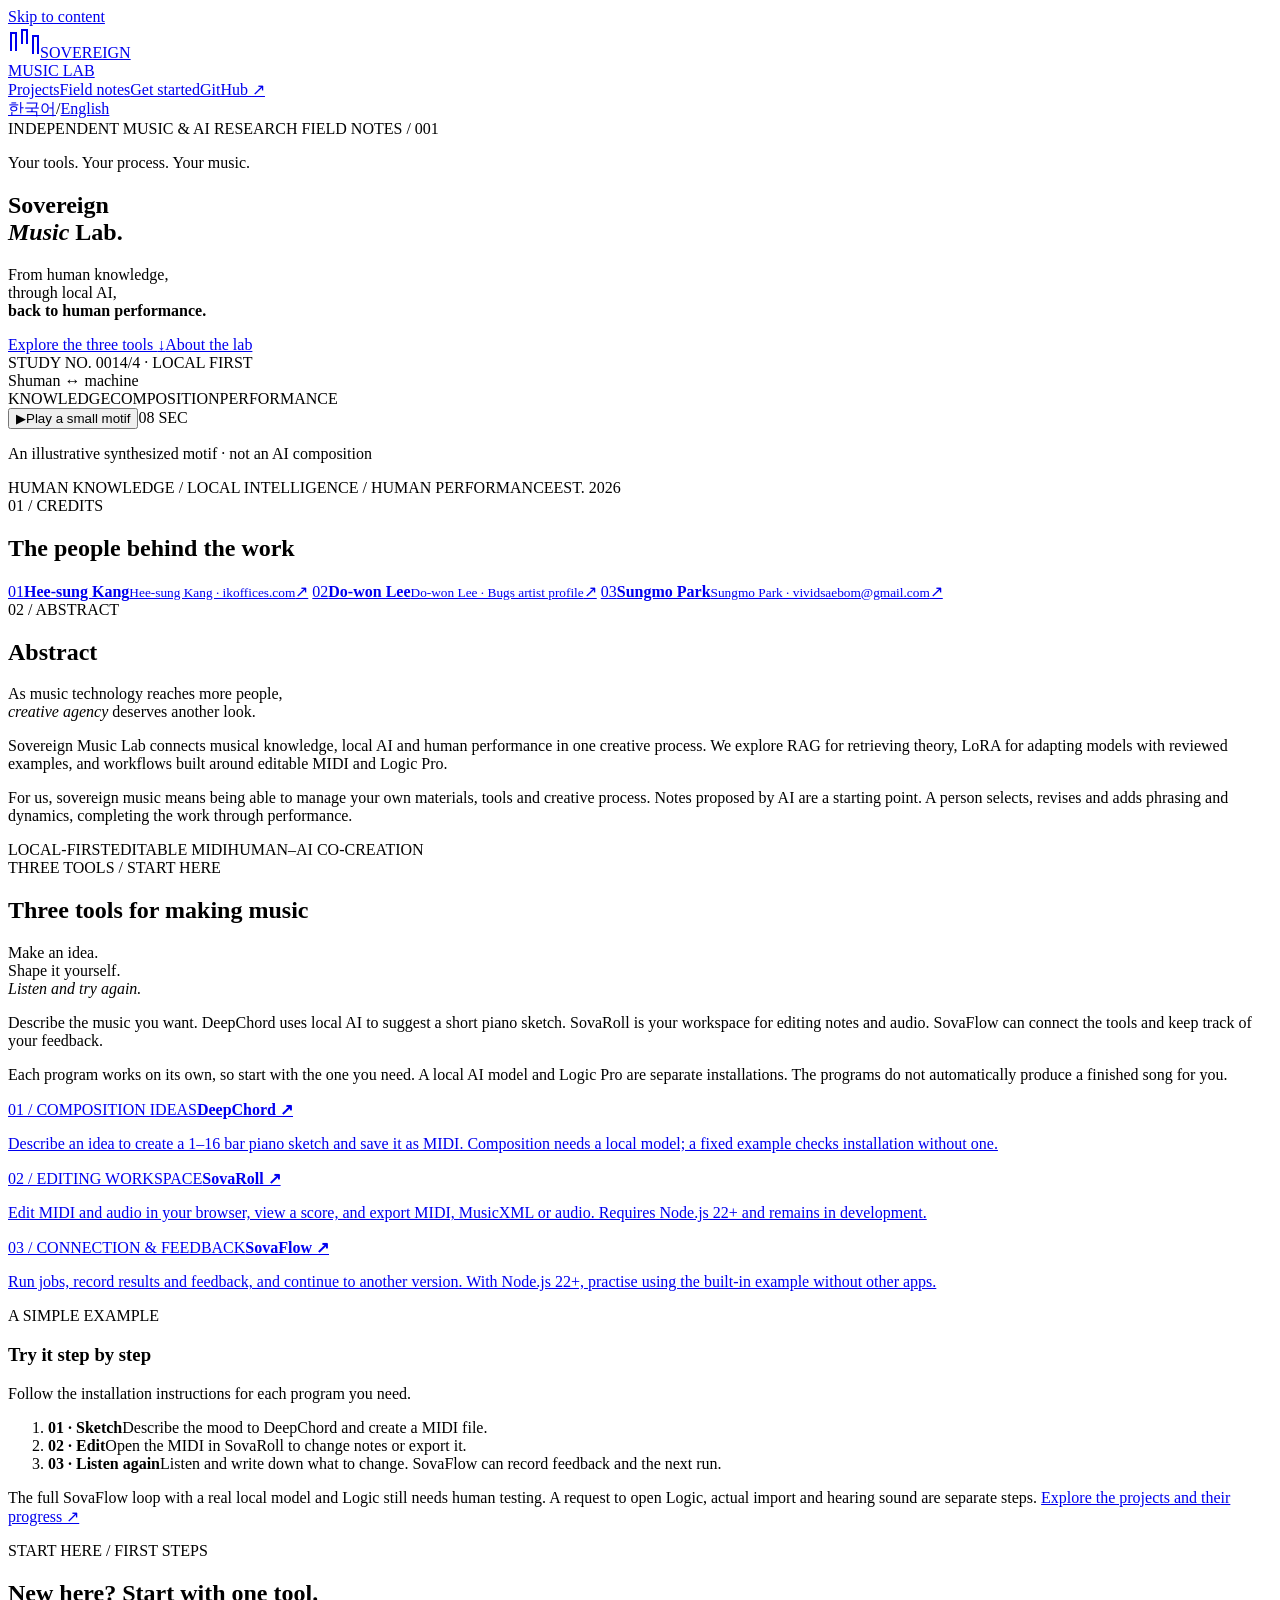
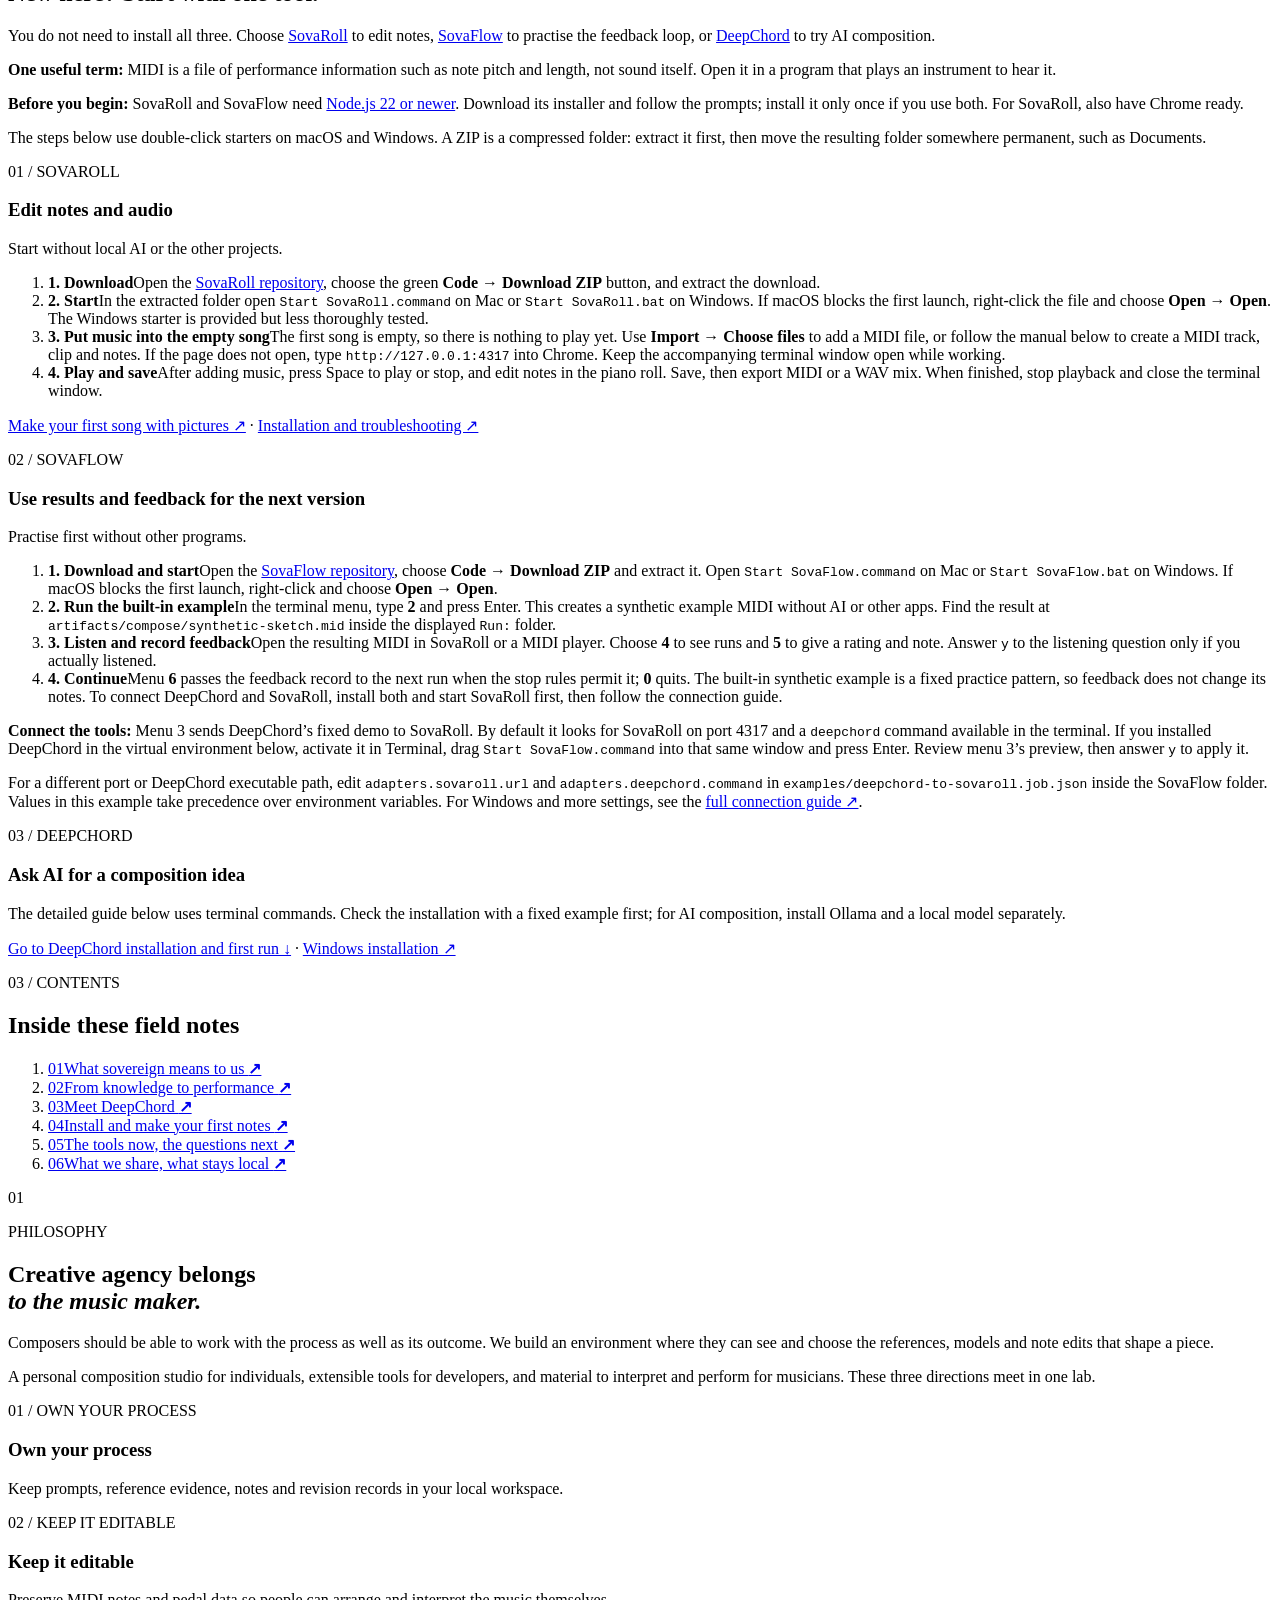
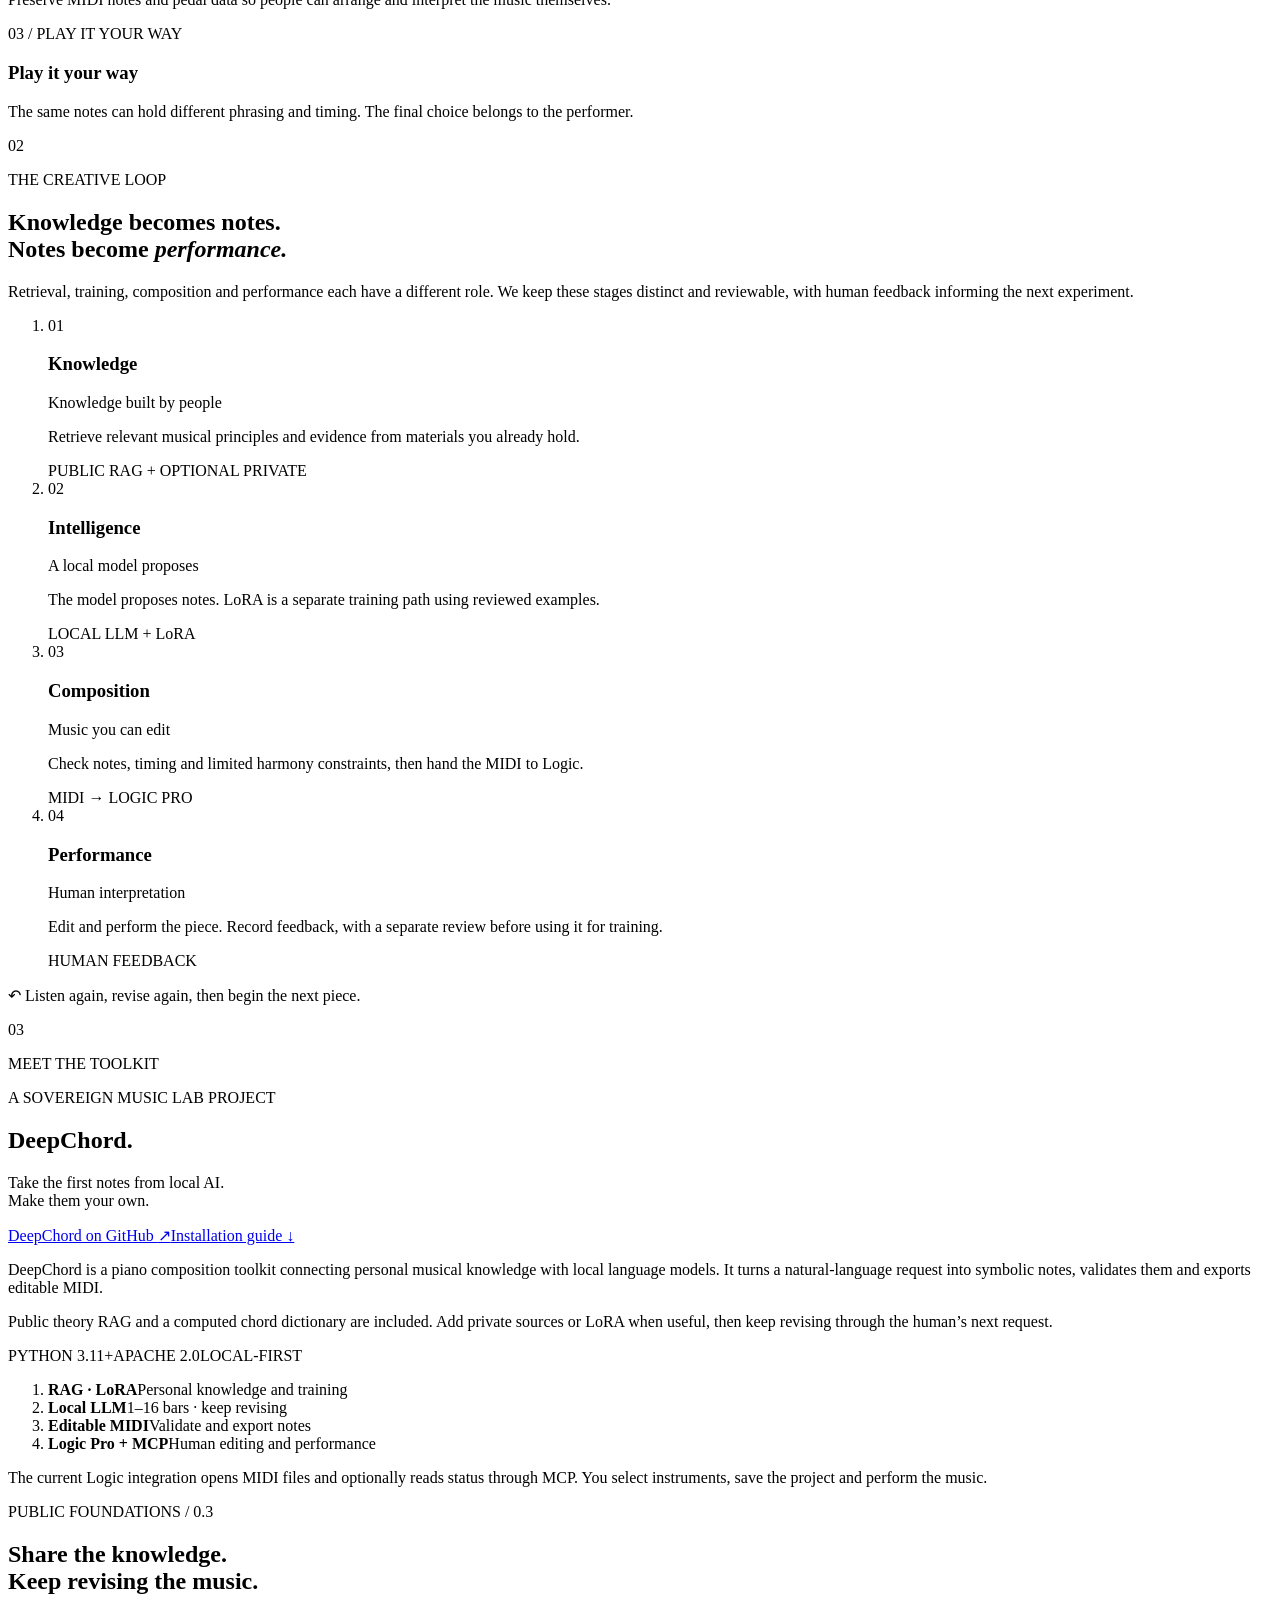
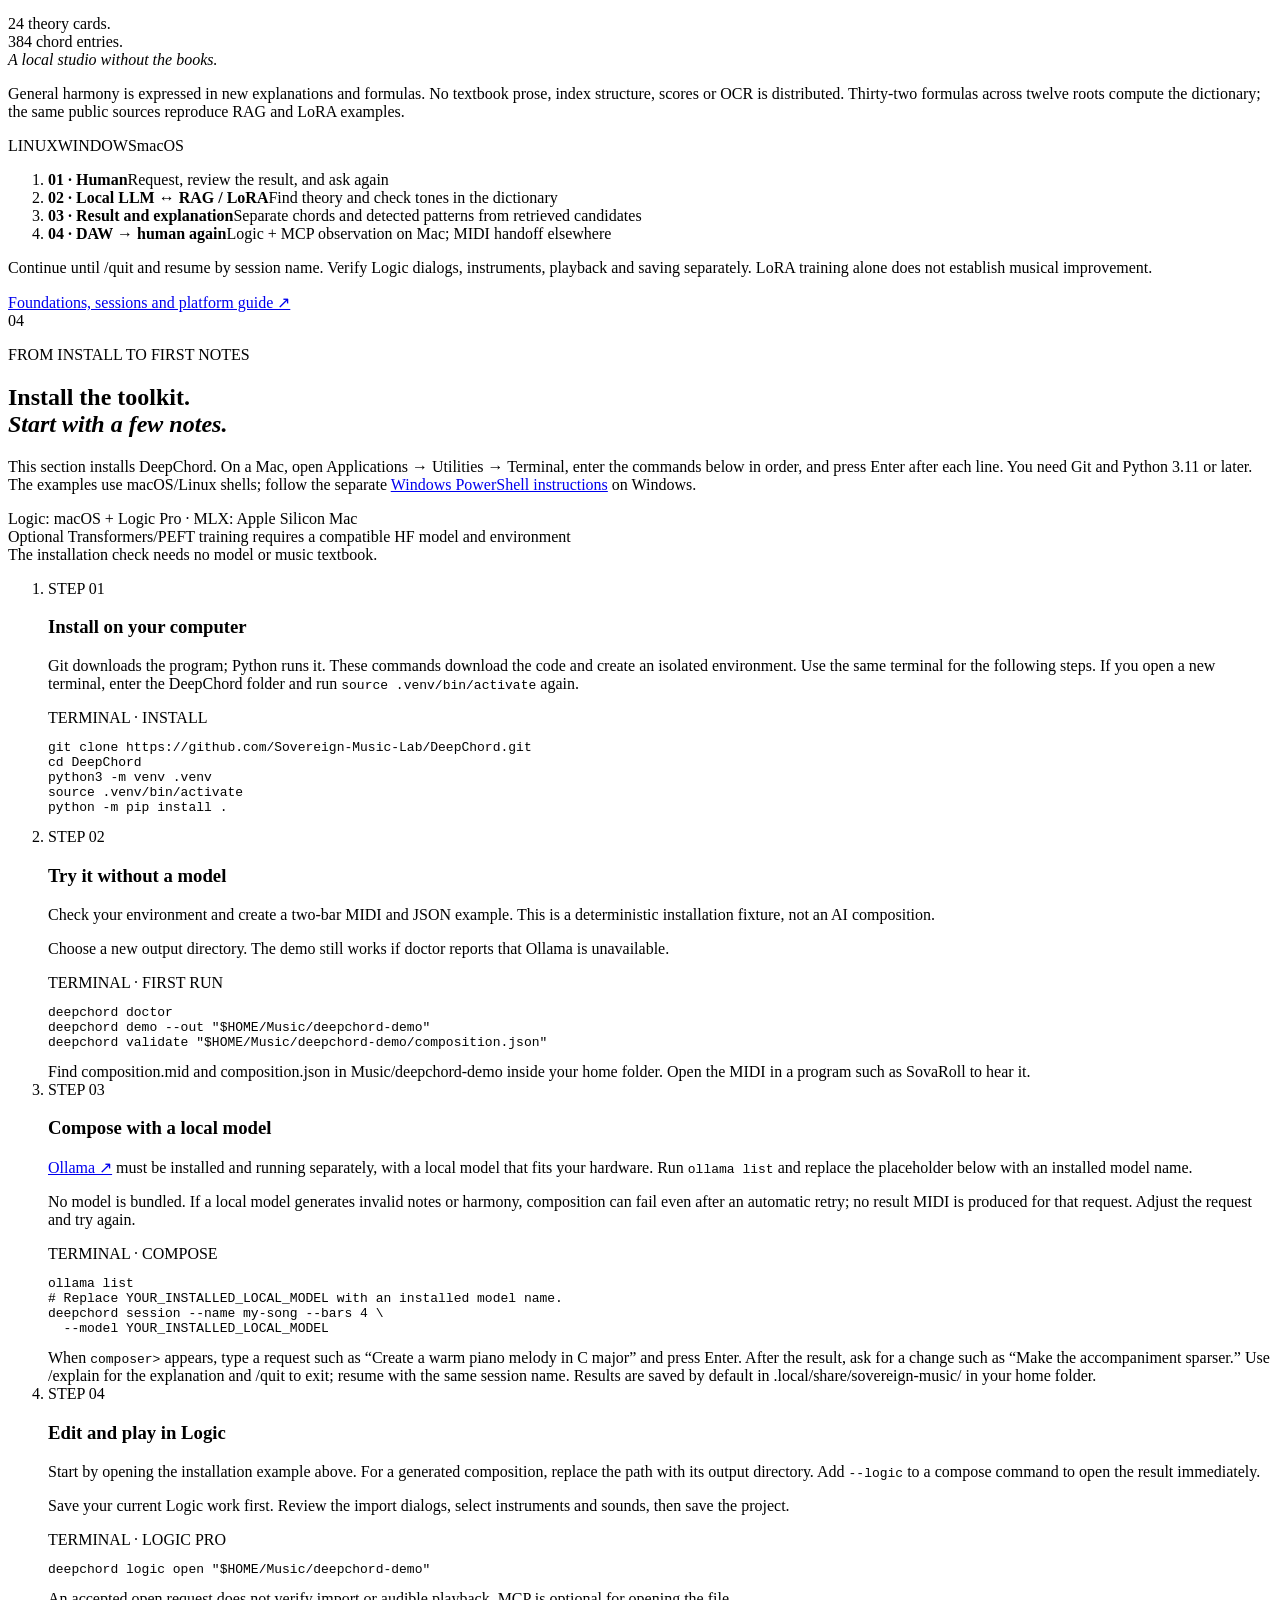
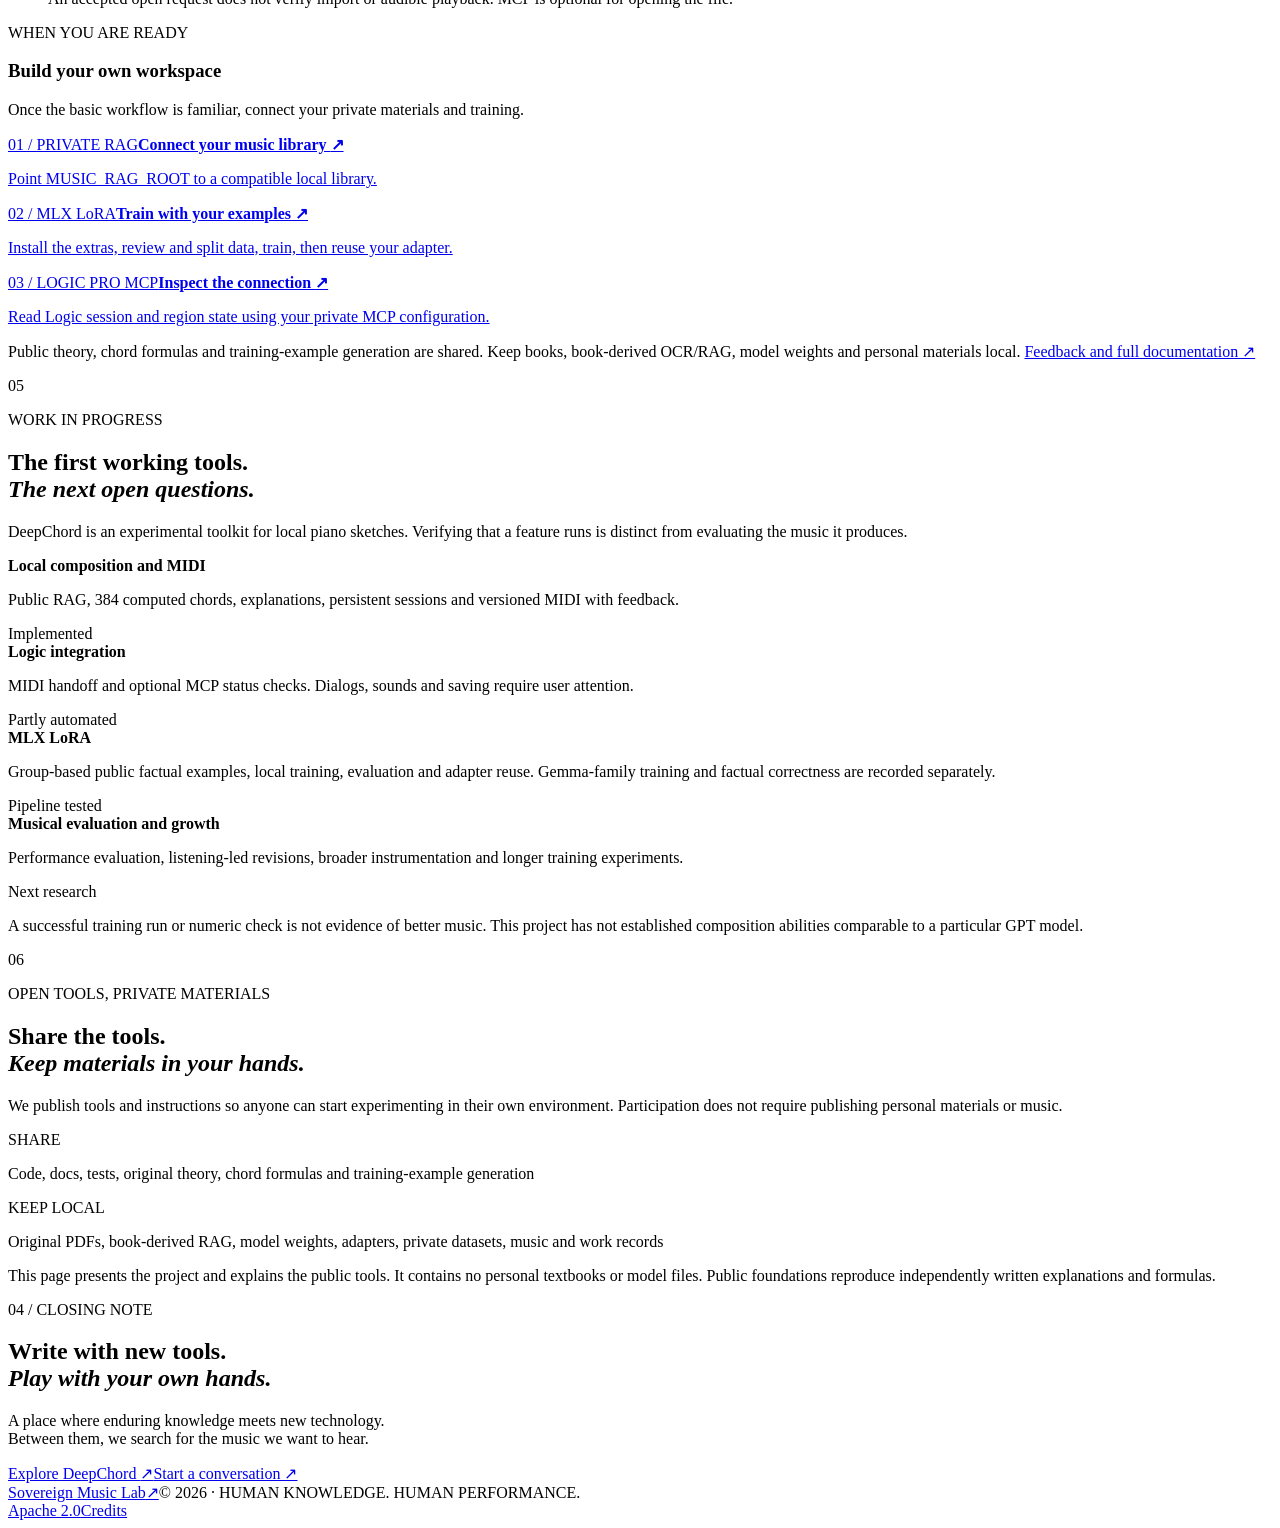
==== commit acb1dd37: "Correct first-run guidance from real trials" ====
--- a/site/en/index.html
+++ b/site/en/index.html
@@ -44,15 +44,15 @@
 <div class="next-steps" id="start-sovaroll"><div class="next-heading"><span class="product-overline">01 / SOVAROLL</span><h3>Edit notes and audio</h3><p>Start without local AI or the other projects.</p></div><ol class="human-loop">
 <li><b>1. Download</b><span>Open the <a href="https://github.com/Sovereign-Music-Lab/sovaroll-DAW">SovaRoll repository</a>, choose the green <strong>Code → Download ZIP</strong> button, and extract the download.</span></li>
 <li><b>2. Start</b><span>In the extracted folder open <code>Start SovaRoll.command</code> on Mac or <code>Start SovaRoll.bat</code> on Windows. If macOS blocks the first launch, right-click the file and choose <strong>Open → Open</strong>. The Windows starter is provided but less thoroughly tested.</span></li>
-<li><b>3. Explore your first song</b><span>When the page opens in your browser, press Space to play or stop. If it does not open, type <code>http://127.0.0.1:4317</code> into Chrome. Keep the accompanying terminal window open while working.</span></li>
-<li><b>4. Edit and save</b><span>Use <strong>+ Track</strong> and the piano roll to add notes, or <strong>Import</strong> to open MIDI. Save, then export MIDI or a WAV mix. When finished, stop playback and close the terminal window.</span></li>
+<li><b>3. Put music into the empty song</b><span>The first song is empty, so there is nothing to play yet. Use <strong>Import → Choose files</strong> to add a MIDI file, or follow the manual below to create a MIDI track, clip and notes. If the page does not open, type <code>http://127.0.0.1:4317</code> into Chrome. Keep the accompanying terminal window open while working.</span></li>
+<li><b>4. Play and save</b><span>After adding music, press Space to play or stop, and edit notes in the piano roll. Save, then export MIDI or a WAV mix. When finished, stop playback and close the terminal window.</span></li>
 </ol><p><a href="https://github.com/Sovereign-Music-Lab/sovaroll-DAW/blob/main/docs/manual/en/03-first-song.md">Make your first song with pictures ↗</a> · <a href="https://github.com/Sovereign-Music-Lab/sovaroll-DAW/blob/main/docs/manual/en/01-install.md">Installation and troubleshooting ↗</a></p></div>
 <div class="next-steps" id="start-sovaflow"><div class="next-heading"><span class="product-overline">02 / SOVAFLOW</span><h3>Use results and feedback for the next version</h3><p>Practise first without other programs.</p></div><ol class="human-loop">
 <li><b>1. Download and start</b><span>Open the <a href="https://github.com/Sovereign-Music-Lab/SovaFlow">SovaFlow repository</a>, choose <strong>Code → Download ZIP</strong> and extract it. Open <code>Start SovaFlow.command</code> on Mac or <code>Start SovaFlow.bat</code> on Windows. If macOS blocks the first launch, right-click and choose <strong>Open → Open</strong>.</span></li>
-<li><b>2. Run the built-in example</b><span>In the terminal menu, type <strong>2</strong> and press Enter. This creates a synthetic example MIDI without AI or other apps. Check the displayed run result and path.</span></li>
+<li><b>2. Run the built-in example</b><span>In the terminal menu, type <strong>2</strong> and press Enter. This creates a synthetic example MIDI without AI or other apps. Find the result at <code>artifacts/compose/synthetic-sketch.mid</code> inside the displayed <code>Run:</code> folder.</span></li>
 <li><b>3. Listen and record feedback</b><span>Open the resulting MIDI in SovaRoll or a MIDI player. Choose <strong>4</strong> to see runs and <strong>5</strong> to give a rating and note. Answer <code>y</code> to the listening question only if you actually listened.</span></li>
-<li><b>4. Continue</b><span>Menu <strong>6</strong> starts the next run from feedback when the stop rules permit it; <strong>0</strong> quits. To connect DeepChord and SovaRoll, install both and start SovaRoll first, then follow the connection guide.</span></li>
-</ol><p><a href="https://github.com/Sovereign-Music-Lab/SovaFlow/blob/main/README.md#connecting-deepchord-and-sovaroll">Connect the tools and see the full guide ↗</a></p></div>
+<li><b>4. Continue</b><span>Menu <strong>6</strong> passes the feedback record to the next run when the stop rules permit it; <strong>0</strong> quits. The built-in synthetic example is a fixed practice pattern, so feedback does not change its notes. To connect DeepChord and SovaRoll, install both and start SovaRoll first, then follow the connection guide.</span></li>
+</ol><p><strong>Connect the tools:</strong> Menu 3 sends DeepChord’s fixed demo to SovaRoll. By default it looks for SovaRoll on port 4317 and a <code>deepchord</code> command available in the terminal. If you installed DeepChord in the virtual environment below, activate it in Terminal, drag <code>Start SovaFlow.command</code> into that same window and press Enter. Review menu 3’s preview, then answer <code>y</code> to apply it.</p><p>For a different port or DeepChord executable path, edit <code>adapters.sovaroll.url</code> and <code>adapters.deepchord.command</code> in <code>examples/deepchord-to-sovaroll.job.json</code> inside the SovaFlow folder. Values in this example take precedence over environment variables. For Windows and more settings, see the <a href="https://github.com/Sovereign-Music-Lab/SovaFlow/blob/main/README.md#connecting-deepchord-and-sovaroll">full connection guide ↗</a>.</p></div>
 <div class="next-steps"><div class="next-heading"><span class="product-overline">03 / DEEPCHORD</span><h3>Ask AI for a composition idea</h3><p>The detailed guide below uses terminal commands. Check the installation with a fixed example first; for AI composition, install Ollama and a local model separately.</p></div><p><a href="#getting-started">Go to DeepChord installation and first run ↓</a> · <a href="https://github.com/Sovereign-Music-Lab/DeepChord#install--python-311">Windows installation ↗</a></p></div>
 </section>
 <section class="contents-band" id="contents"><div class="wrap contents"><div class="section-label"><span>03 / CONTENTS</span><h2>Inside these field notes</h2></div><ol><li><a href="#philosophy"><span>01</span>What sovereign means to us <b>↗</b></a></li><li><a href="#workflow"><span>02</span>From knowledge to performance <b>↗</b></a></li><li><a href="#deepchord"><span>03</span>Meet DeepChord <b>↗</b></a></li><li><a href="#getting-started"><span>04</span>Install and make your first notes <b>↗</b></a></li><li><a href="#progress"><span>05</span>The tools now, the questions next <b>↗</b></a></li><li><a href="#openness"><span>06</span>What we share, what stays local <b>↗</b></a></li></ol></div></section>
@@ -78,7 +78,7 @@
 <li><div class="guide-copy"><span class="guide-number">STEP 02</span><h3>Try it without a model</h3><p>Check your environment and create a two-bar MIDI and JSON example. This is a deterministic installation fixture, not an AI composition.</p><p class="guide-note">Choose a new output directory. The demo still works if doctor reports that Ollama is unavailable.</p></div><div class="code-panel"><div class="code-top"><span>TERMINAL · FIRST RUN</span><button type="button" class="copy-code" data-copy="demo-code" aria-label="Copy demo commands" hidden>Copy</button></div><pre tabindex="0" aria-label="Installation check commands"><code id="demo-code">deepchord doctor
 deepchord demo --out "$HOME/Music/deepchord-demo"
 deepchord validate "$HOME/Music/deepchord-demo/composition.json"</code></pre><div class="code-caption">Find composition.mid and composition.json in Music/deepchord-demo inside your home folder. Open the MIDI in a program such as SovaRoll to hear it.</div></div></li>
-<li><div class="guide-copy"><span class="guide-number">STEP 03</span><h3>Compose with a local model</h3><p><a href="https://ollama.com/" target="_blank" rel="noopener noreferrer">Ollama ↗</a> must be installed and running separately, with a local model that fits your hardware. Run <code>ollama list</code> and replace the placeholder below with an installed model name.</p><p class="guide-note">No model is bundled. If generated notes fail validation, adjust your request and try again.</p></div><div class="code-panel"><div class="code-top"><span>TERMINAL · COMPOSE</span><button type="button" class="copy-code" data-copy="compose-code" aria-label="Copy composition commands" hidden>Copy</button></div><pre tabindex="0" aria-label="Local model composition commands"><code id="compose-code">ollama list
+<li><div class="guide-copy"><span class="guide-number">STEP 03</span><h3>Compose with a local model</h3><p><a href="https://ollama.com/" target="_blank" rel="noopener noreferrer">Ollama ↗</a> must be installed and running separately, with a local model that fits your hardware. Run <code>ollama list</code> and replace the placeholder below with an installed model name.</p><p class="guide-note">No model is bundled. If a local model generates invalid notes or harmony, composition can fail even after an automatic retry; no result MIDI is produced for that request. Adjust the request and try again.</p></div><div class="code-panel"><div class="code-top"><span>TERMINAL · COMPOSE</span><button type="button" class="copy-code" data-copy="compose-code" aria-label="Copy composition commands" hidden>Copy</button></div><pre tabindex="0" aria-label="Local model composition commands"><code id="compose-code">ollama list
 # Replace YOUR_INSTALLED_LOCAL_MODEL with an installed model name.
 deepchord session --name my-song --bars 4 \
   --model YOUR_INSTALLED_LOCAL_MODEL</code></pre><div class="code-caption">When <code>composer&gt;</code> appears, type a request such as “Create a warm piano melody in C major” and press Enter. After the result, ask for a change such as “Make the accompaniment sparser.” Use /explain for the explanation and /quit to exit; resume with the same session name. Results are saved by default in .local/share/sovereign-music/ in your home folder.</div></div></li>
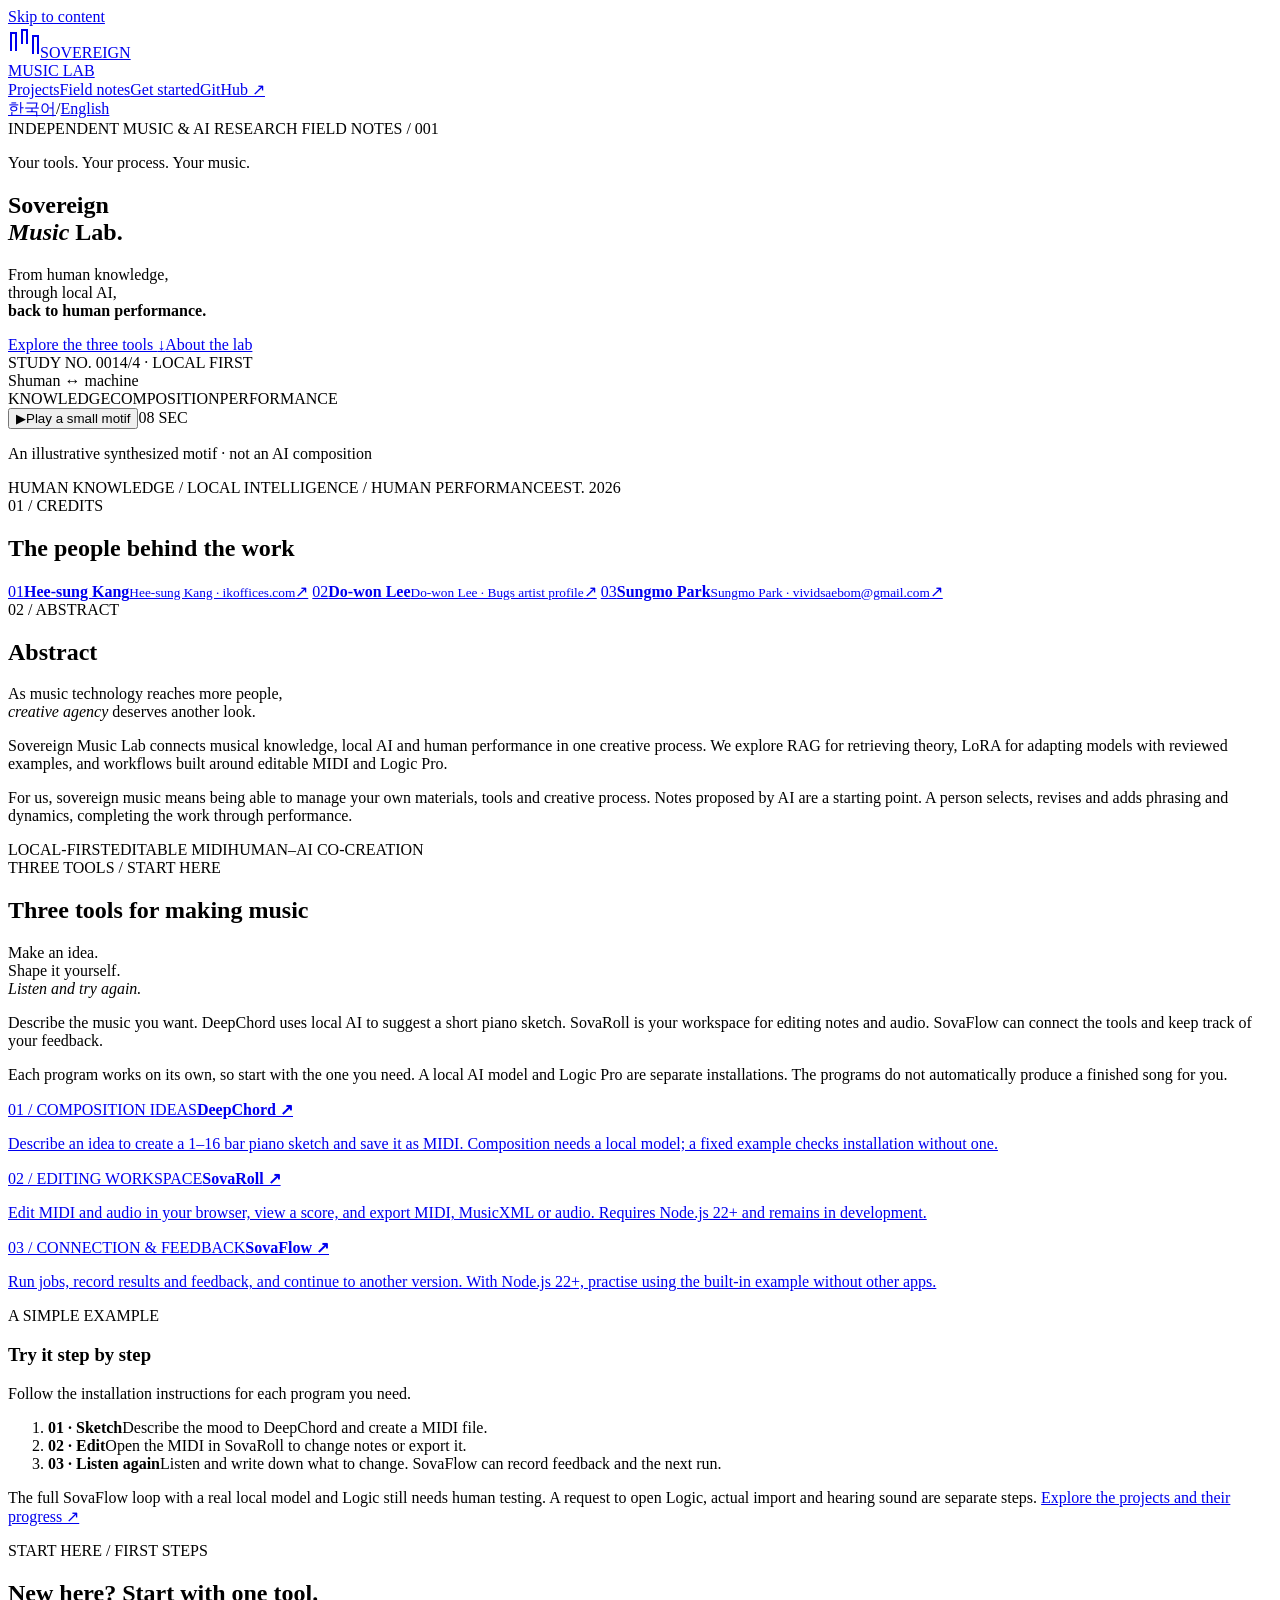
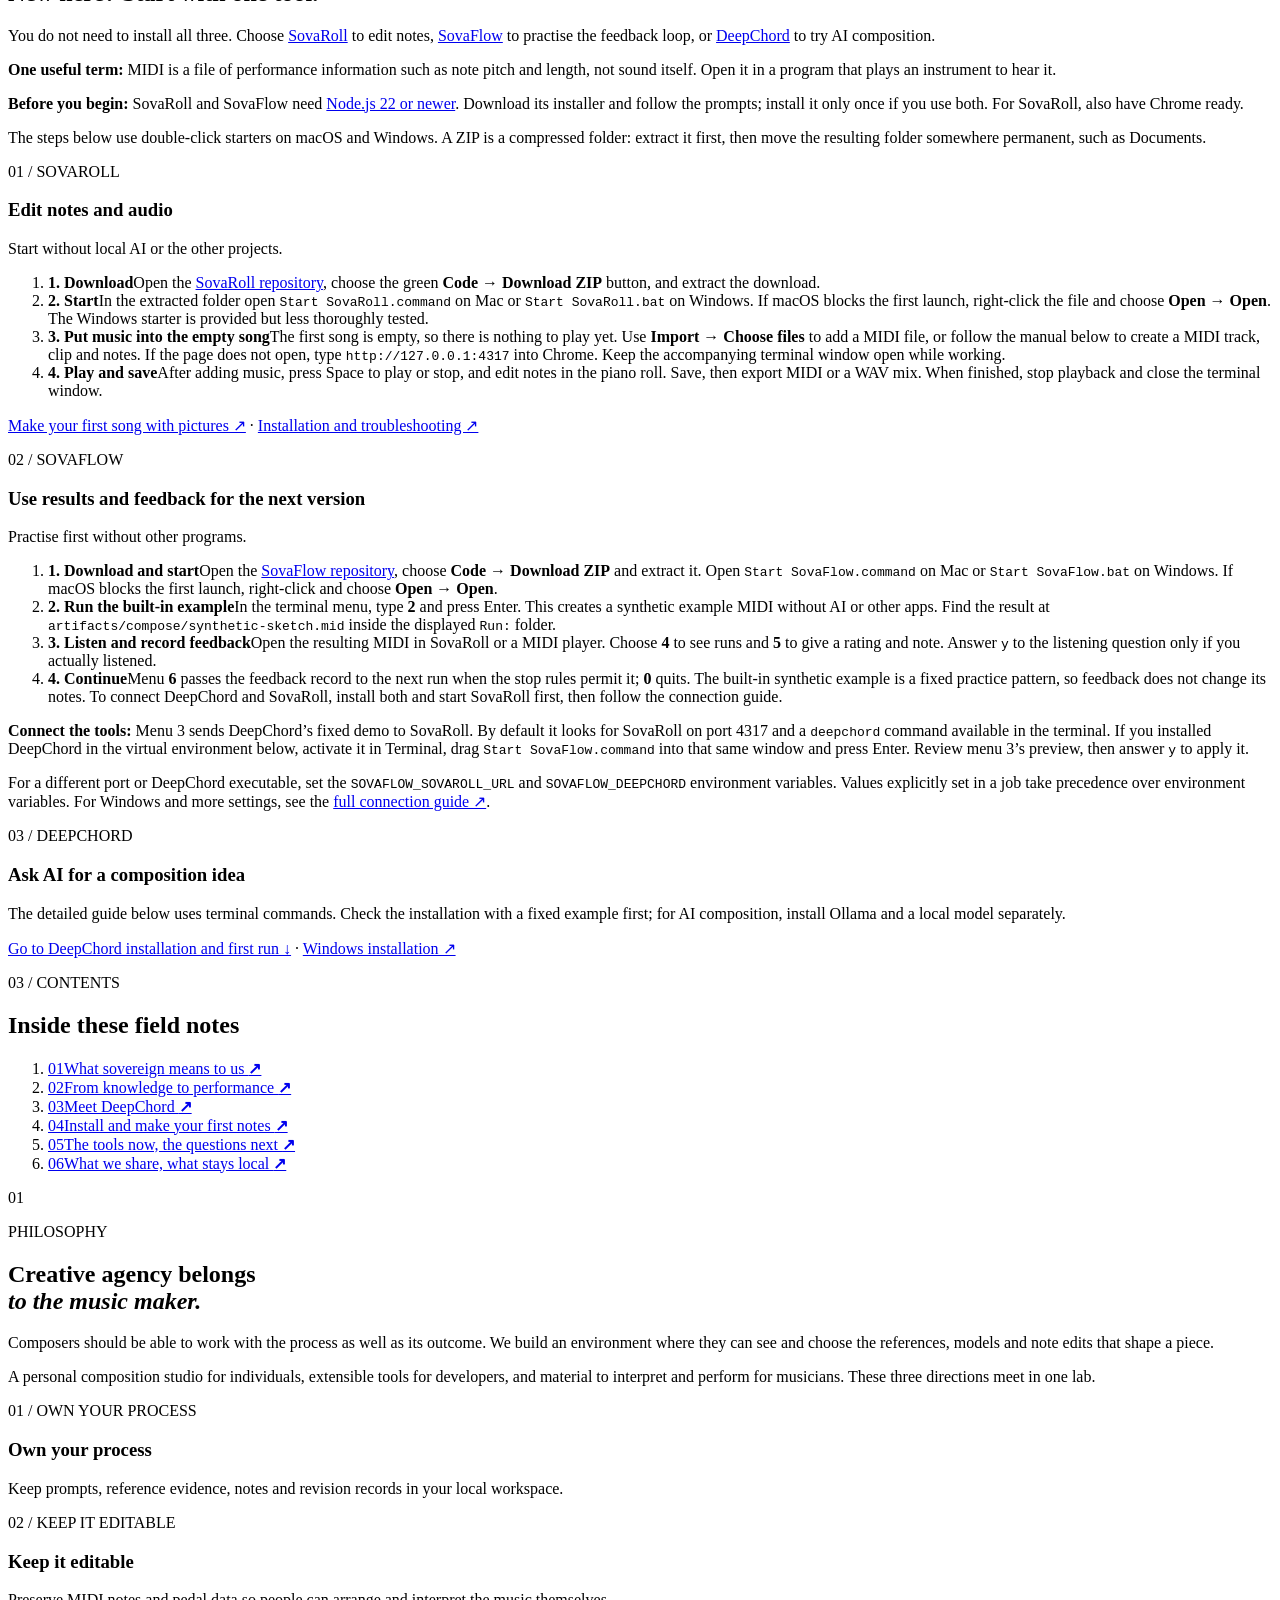
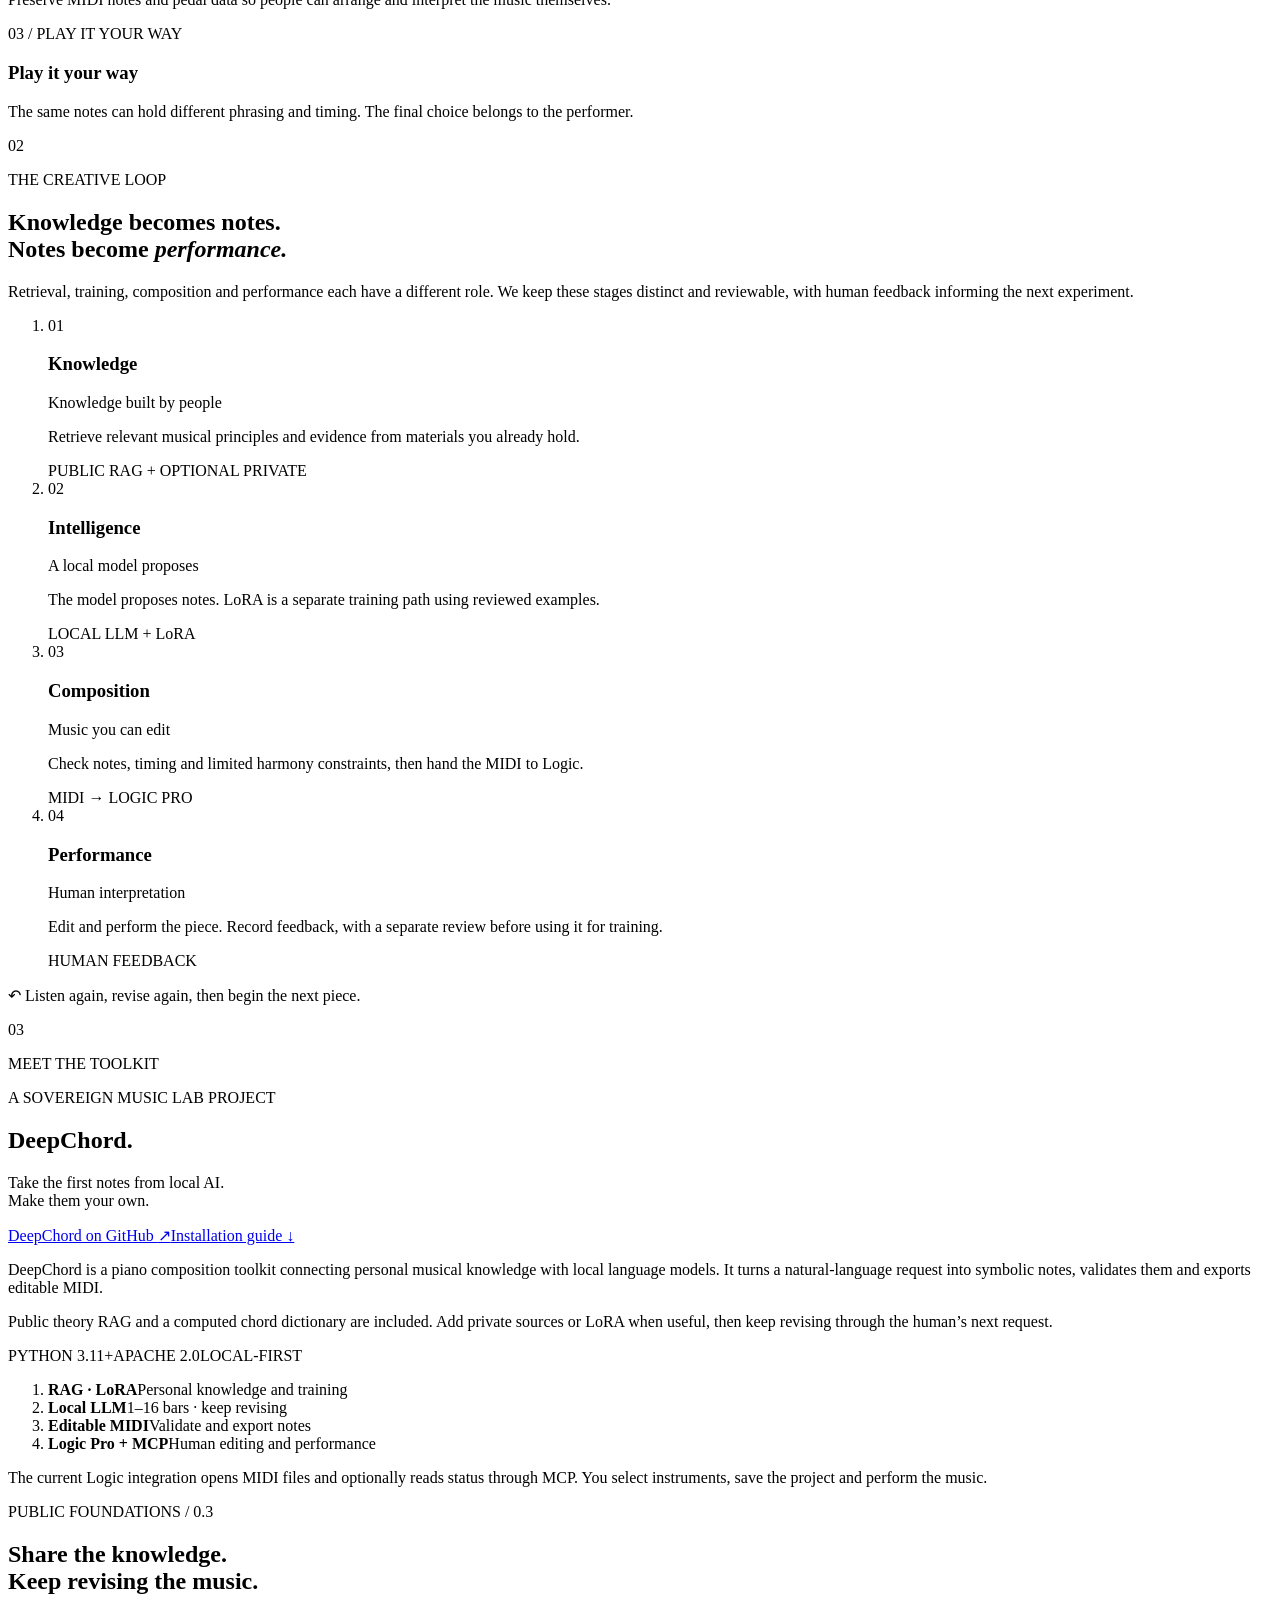
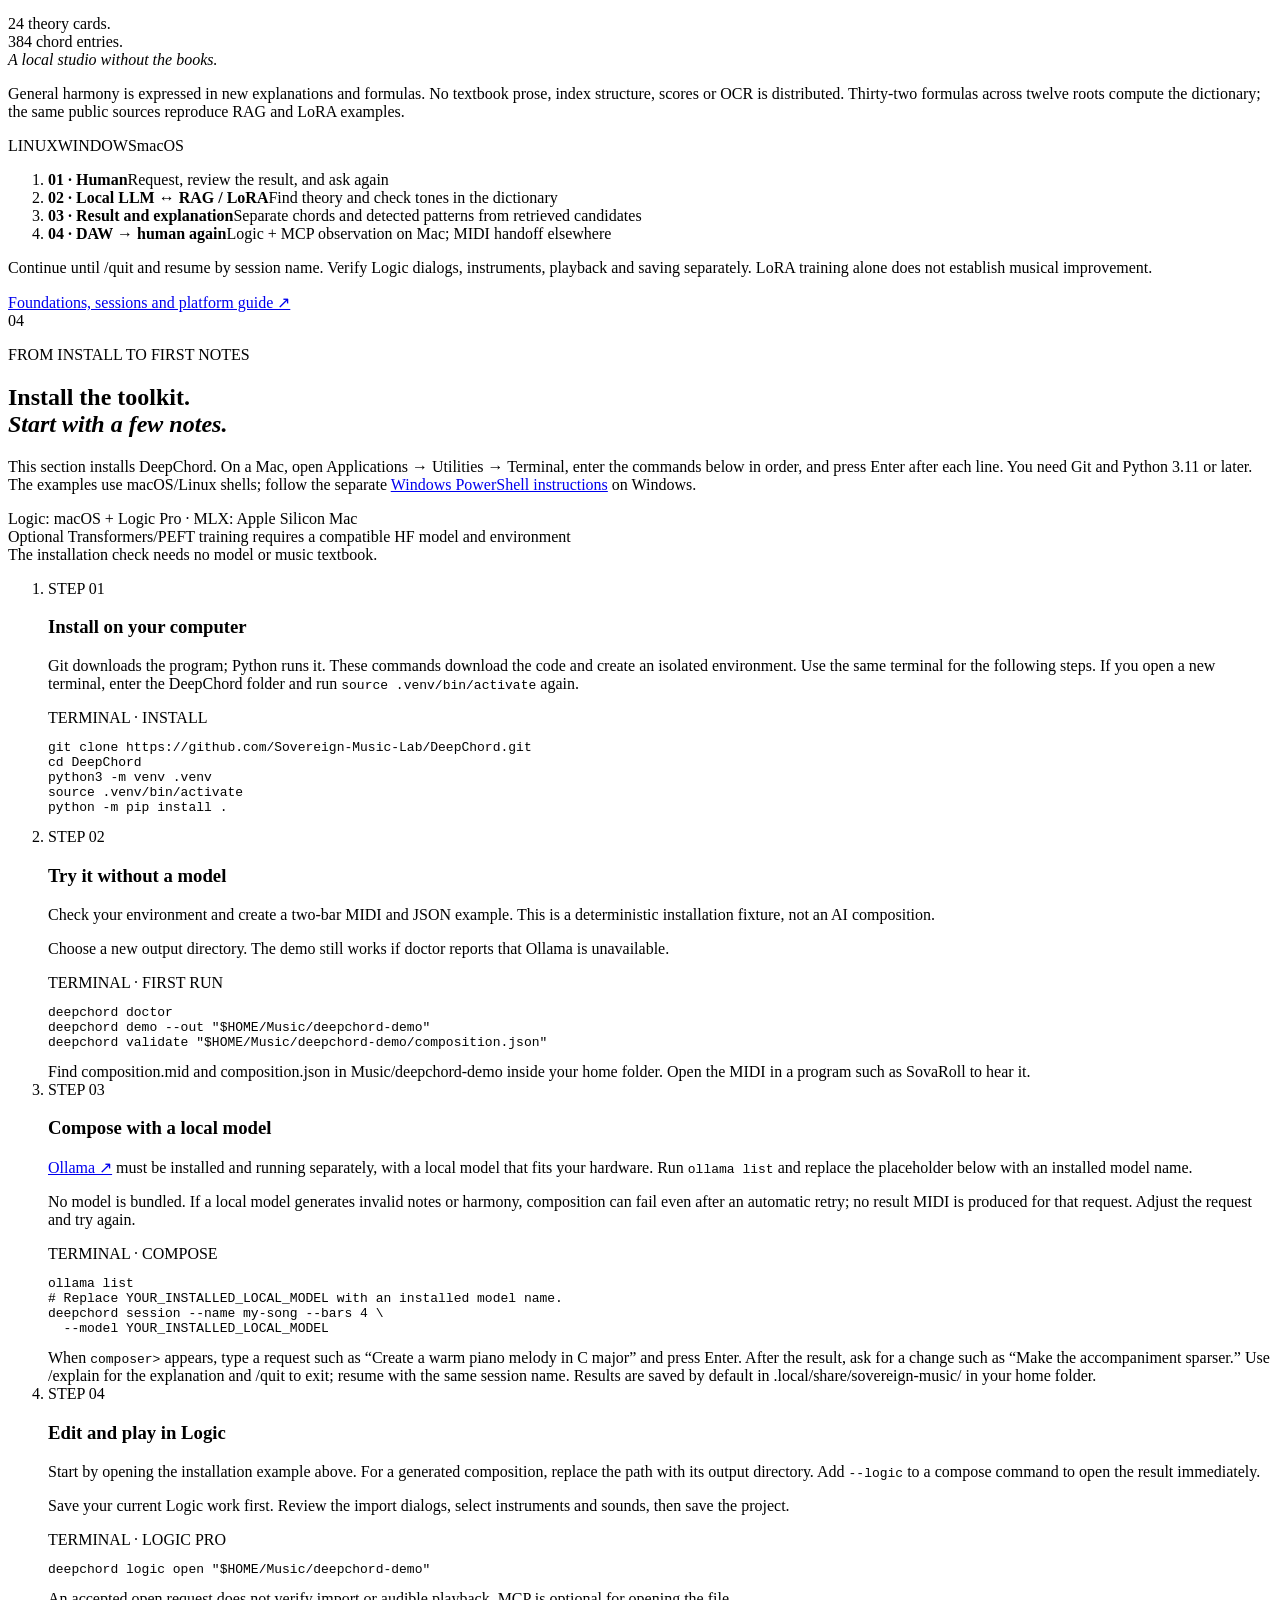
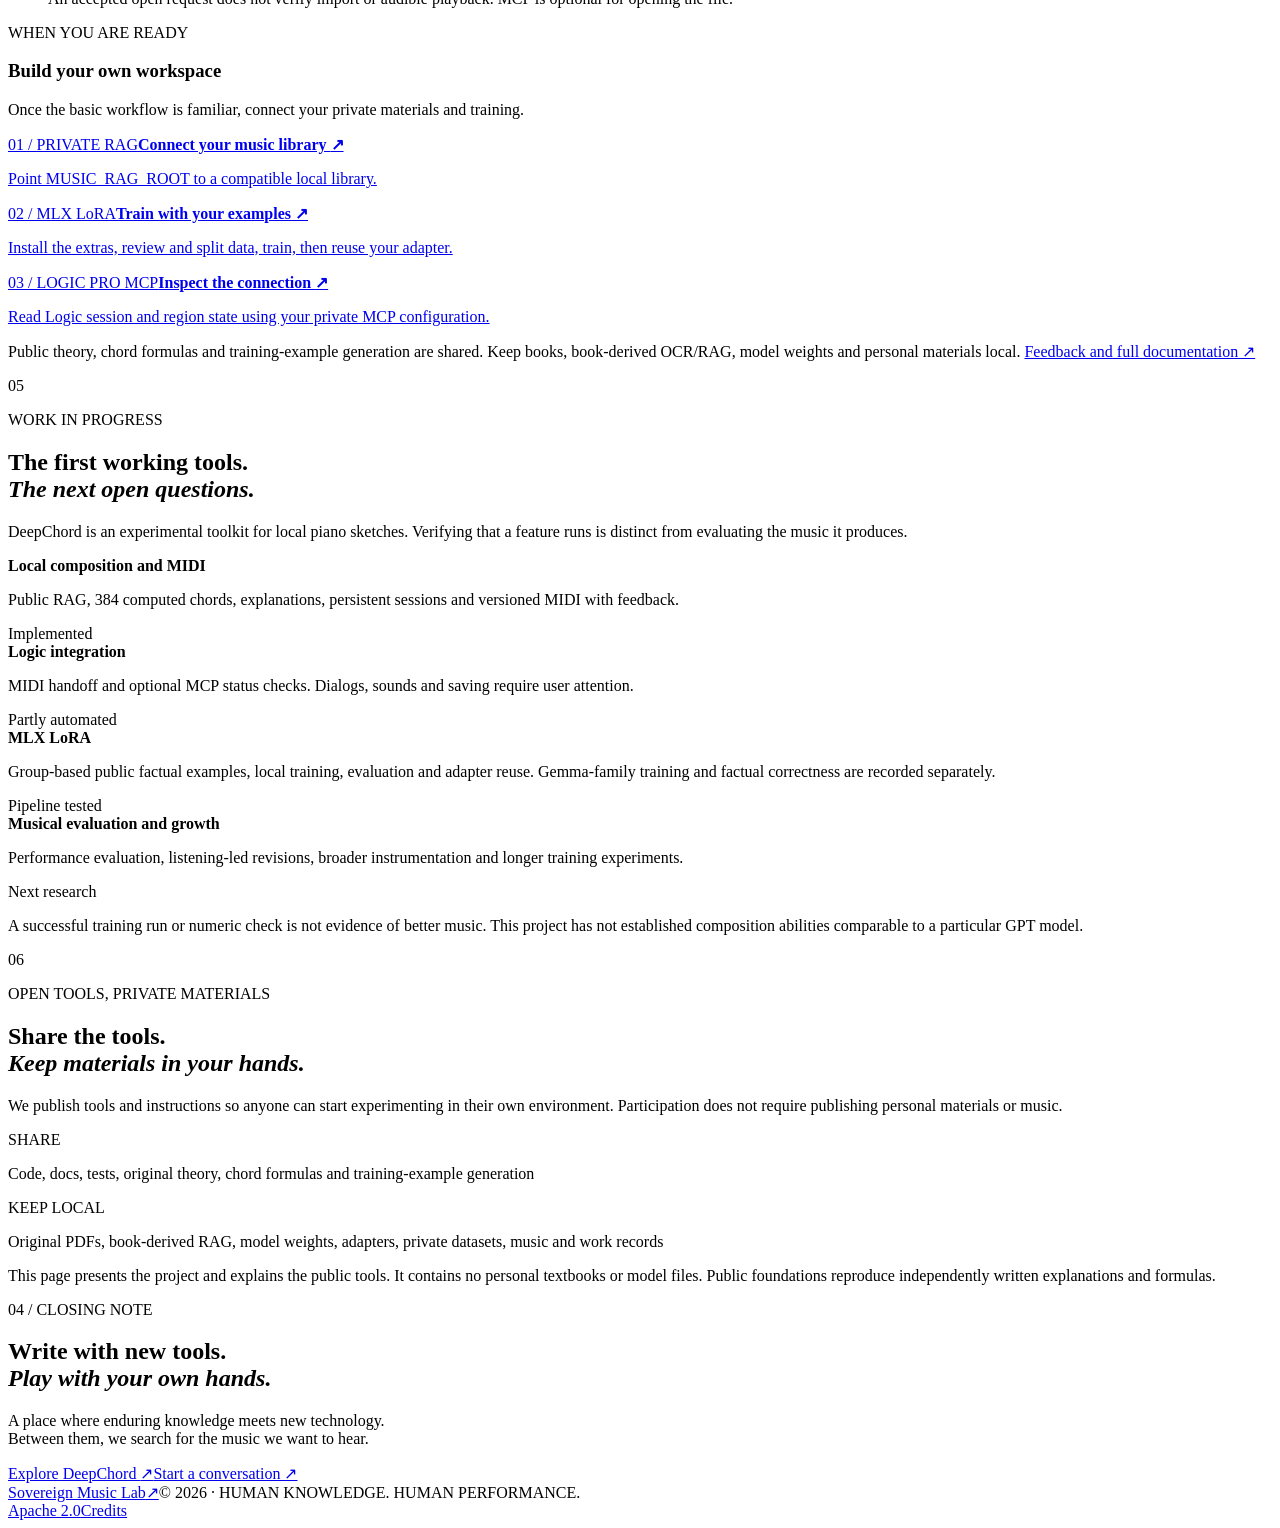
==== commit 36649dad: "Improve composition retry diagnostics Provide actionable accompaniment and timing hints for local-mo" ====
--- a/site/en/index.html
+++ b/site/en/index.html
@@ -52,7 +52,7 @@
 <li><b>2. Run the built-in example</b><span>In the terminal menu, type <strong>2</strong> and press Enter. This creates a synthetic example MIDI without AI or other apps. Find the result at <code>artifacts/compose/synthetic-sketch.mid</code> inside the displayed <code>Run:</code> folder.</span></li>
 <li><b>3. Listen and record feedback</b><span>Open the resulting MIDI in SovaRoll or a MIDI player. Choose <strong>4</strong> to see runs and <strong>5</strong> to give a rating and note. Answer <code>y</code> to the listening question only if you actually listened.</span></li>
 <li><b>4. Continue</b><span>Menu <strong>6</strong> passes the feedback record to the next run when the stop rules permit it; <strong>0</strong> quits. The built-in synthetic example is a fixed practice pattern, so feedback does not change its notes. To connect DeepChord and SovaRoll, install both and start SovaRoll first, then follow the connection guide.</span></li>
-</ol><p><strong>Connect the tools:</strong> Menu 3 sends DeepChord’s fixed demo to SovaRoll. By default it looks for SovaRoll on port 4317 and a <code>deepchord</code> command available in the terminal. If you installed DeepChord in the virtual environment below, activate it in Terminal, drag <code>Start SovaFlow.command</code> into that same window and press Enter. Review menu 3’s preview, then answer <code>y</code> to apply it.</p><p>For a different port or DeepChord executable path, edit <code>adapters.sovaroll.url</code> and <code>adapters.deepchord.command</code> in <code>examples/deepchord-to-sovaroll.job.json</code> inside the SovaFlow folder. Values in this example take precedence over environment variables. For Windows and more settings, see the <a href="https://github.com/Sovereign-Music-Lab/SovaFlow/blob/main/README.md#connecting-deepchord-and-sovaroll">full connection guide ↗</a>.</p></div>
+</ol><p><strong>Connect the tools:</strong> Menu 3 sends DeepChord’s fixed demo to SovaRoll. By default it looks for SovaRoll on port 4317 and a <code>deepchord</code> command available in the terminal. If you installed DeepChord in the virtual environment below, activate it in Terminal, drag <code>Start SovaFlow.command</code> into that same window and press Enter. Review menu 3’s preview, then answer <code>y</code> to apply it.</p><p>For a different port or DeepChord executable, set the <code>SOVAFLOW_SOVAROLL_URL</code> and <code>SOVAFLOW_DEEPCHORD</code> environment variables. Values explicitly set in a job take precedence over environment variables. For Windows and more settings, see the <a href="https://github.com/Sovereign-Music-Lab/SovaFlow/blob/main/README.md#connecting-deepchord-and-sovaroll">full connection guide ↗</a>.</p></div>
 <div class="next-steps"><div class="next-heading"><span class="product-overline">03 / DEEPCHORD</span><h3>Ask AI for a composition idea</h3><p>The detailed guide below uses terminal commands. Check the installation with a fixed example first; for AI composition, install Ollama and a local model separately.</p></div><p><a href="#getting-started">Go to DeepChord installation and first run ↓</a> · <a href="https://github.com/Sovereign-Music-Lab/DeepChord#install--python-311">Windows installation ↗</a></p></div>
 </section>
 <section class="contents-band" id="contents"><div class="wrap contents"><div class="section-label"><span>03 / CONTENTS</span><h2>Inside these field notes</h2></div><ol><li><a href="#philosophy"><span>01</span>What sovereign means to us <b>↗</b></a></li><li><a href="#workflow"><span>02</span>From knowledge to performance <b>↗</b></a></li><li><a href="#deepchord"><span>03</span>Meet DeepChord <b>↗</b></a></li><li><a href="#getting-started"><span>04</span>Install and make your first notes <b>↗</b></a></li><li><a href="#progress"><span>05</span>The tools now, the questions next <b>↗</b></a></li><li><a href="#openness"><span>06</span>What we share, what stays local <b>↗</b></a></li></ol></div></section>
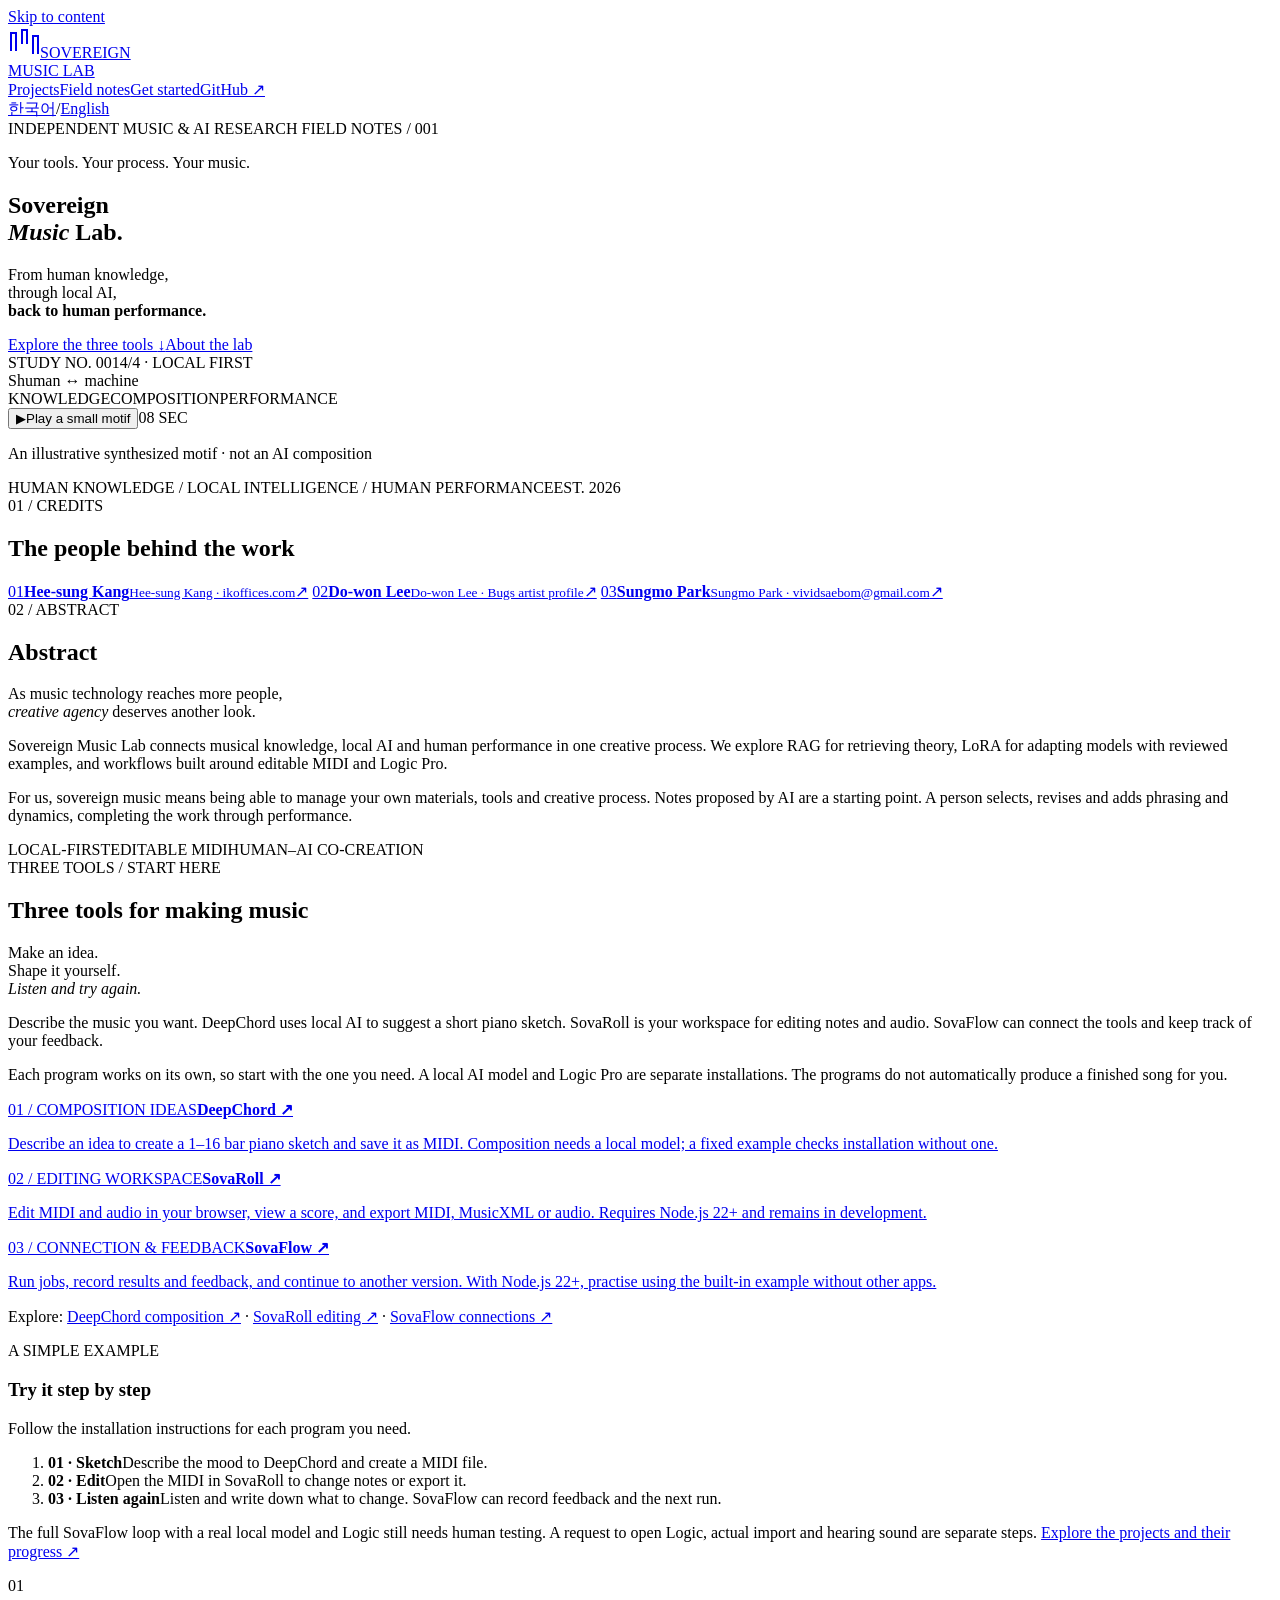
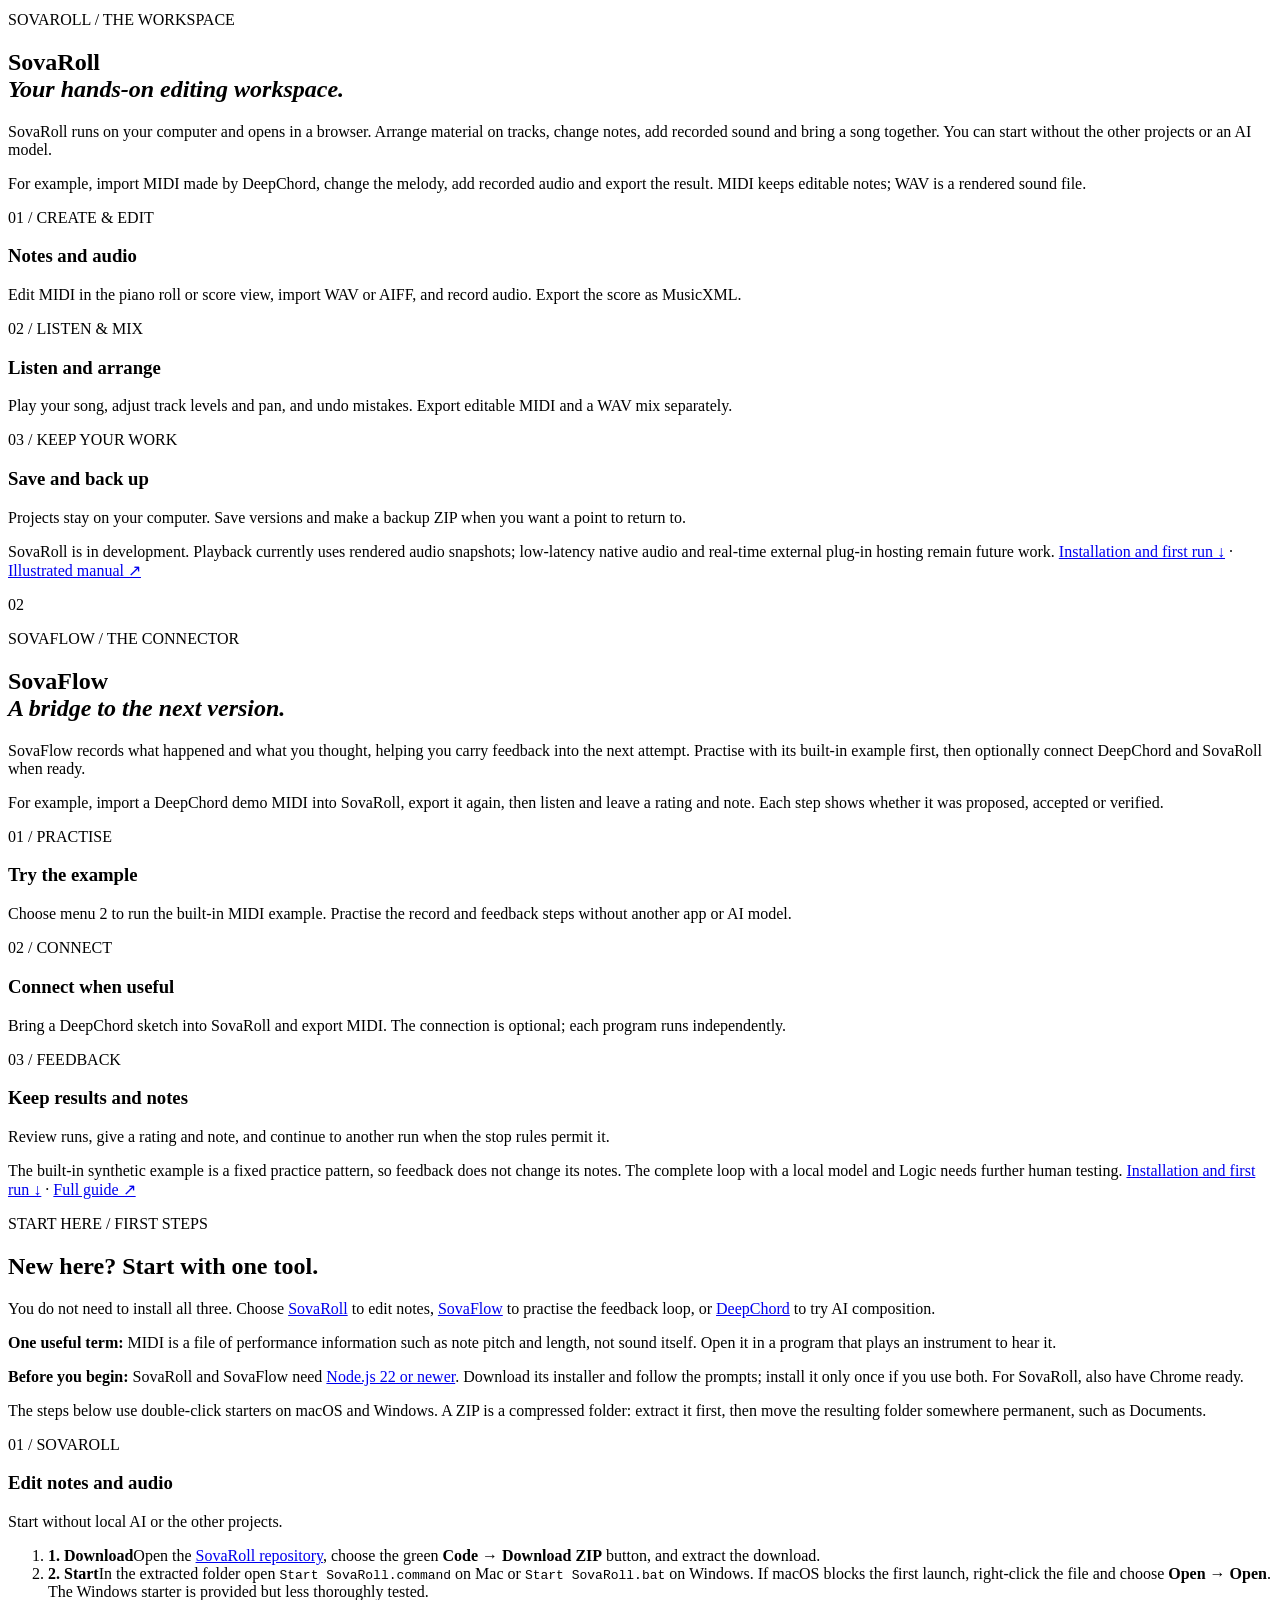
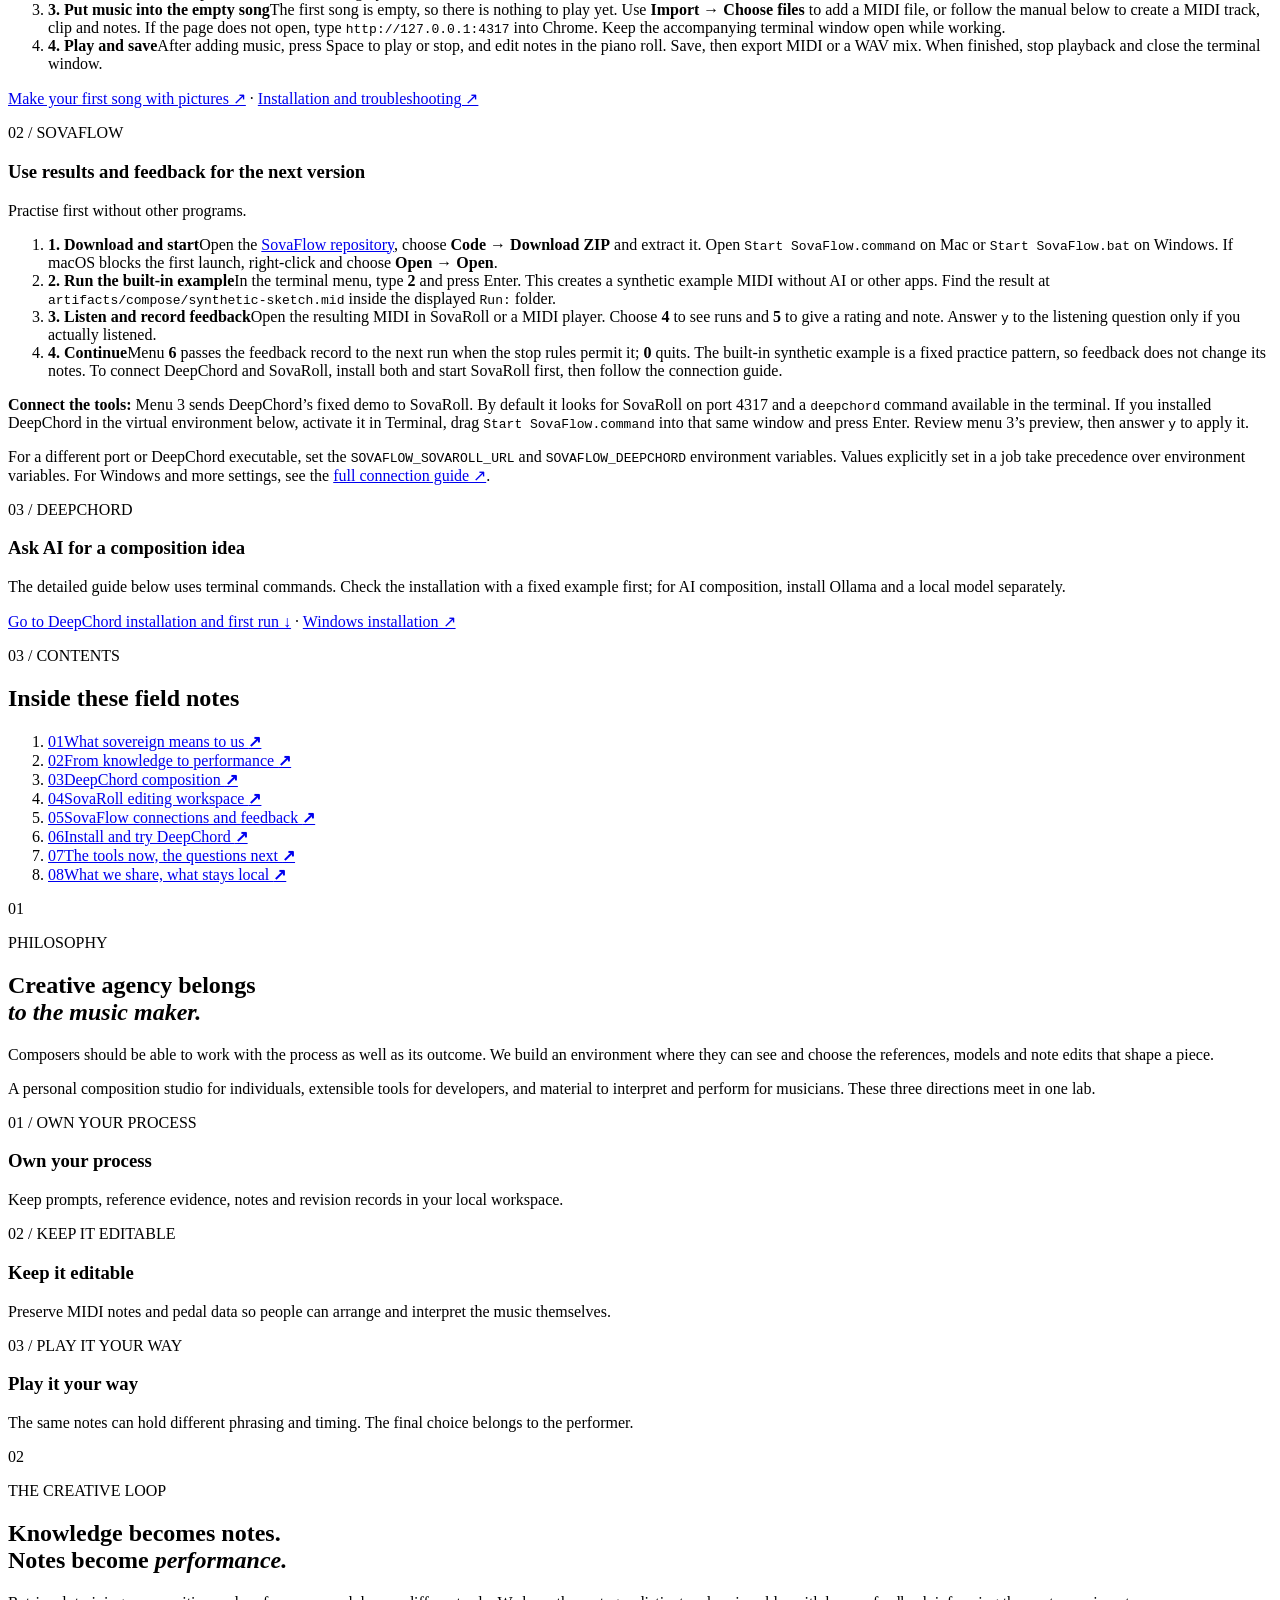
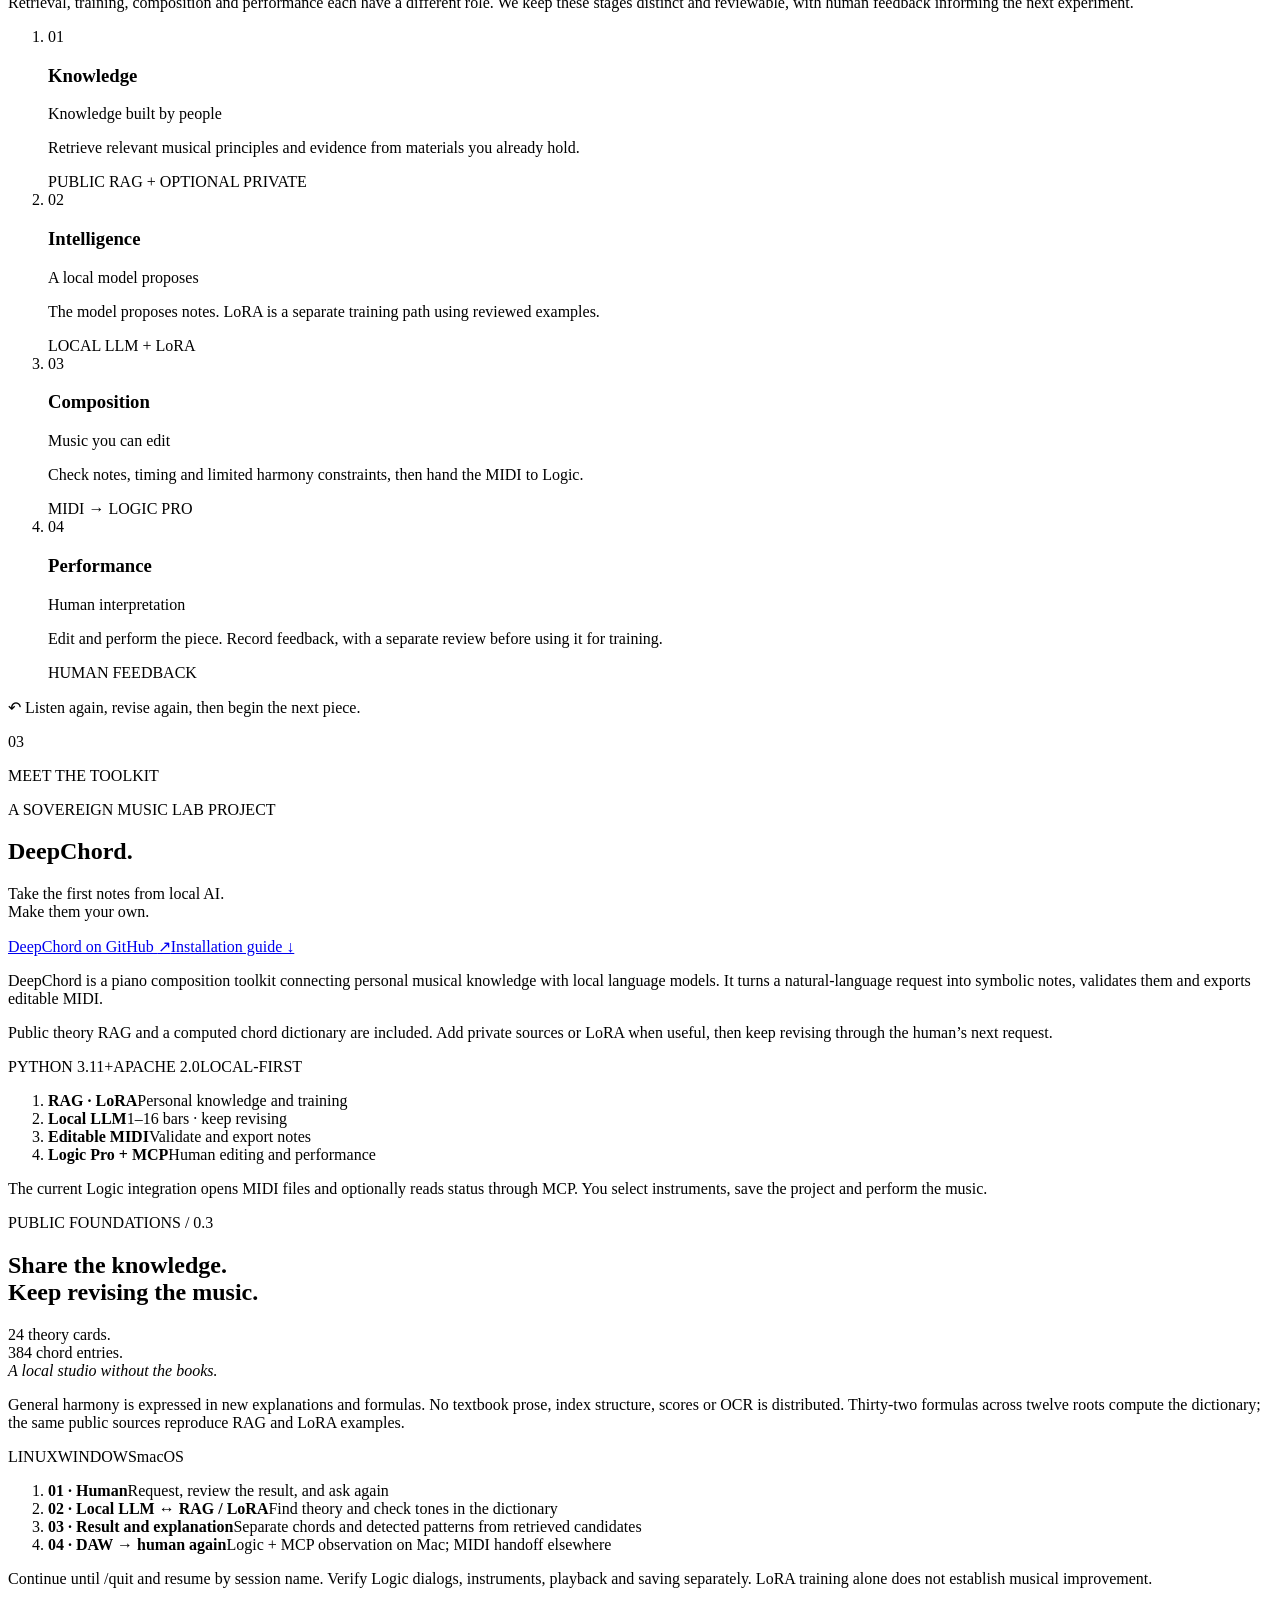
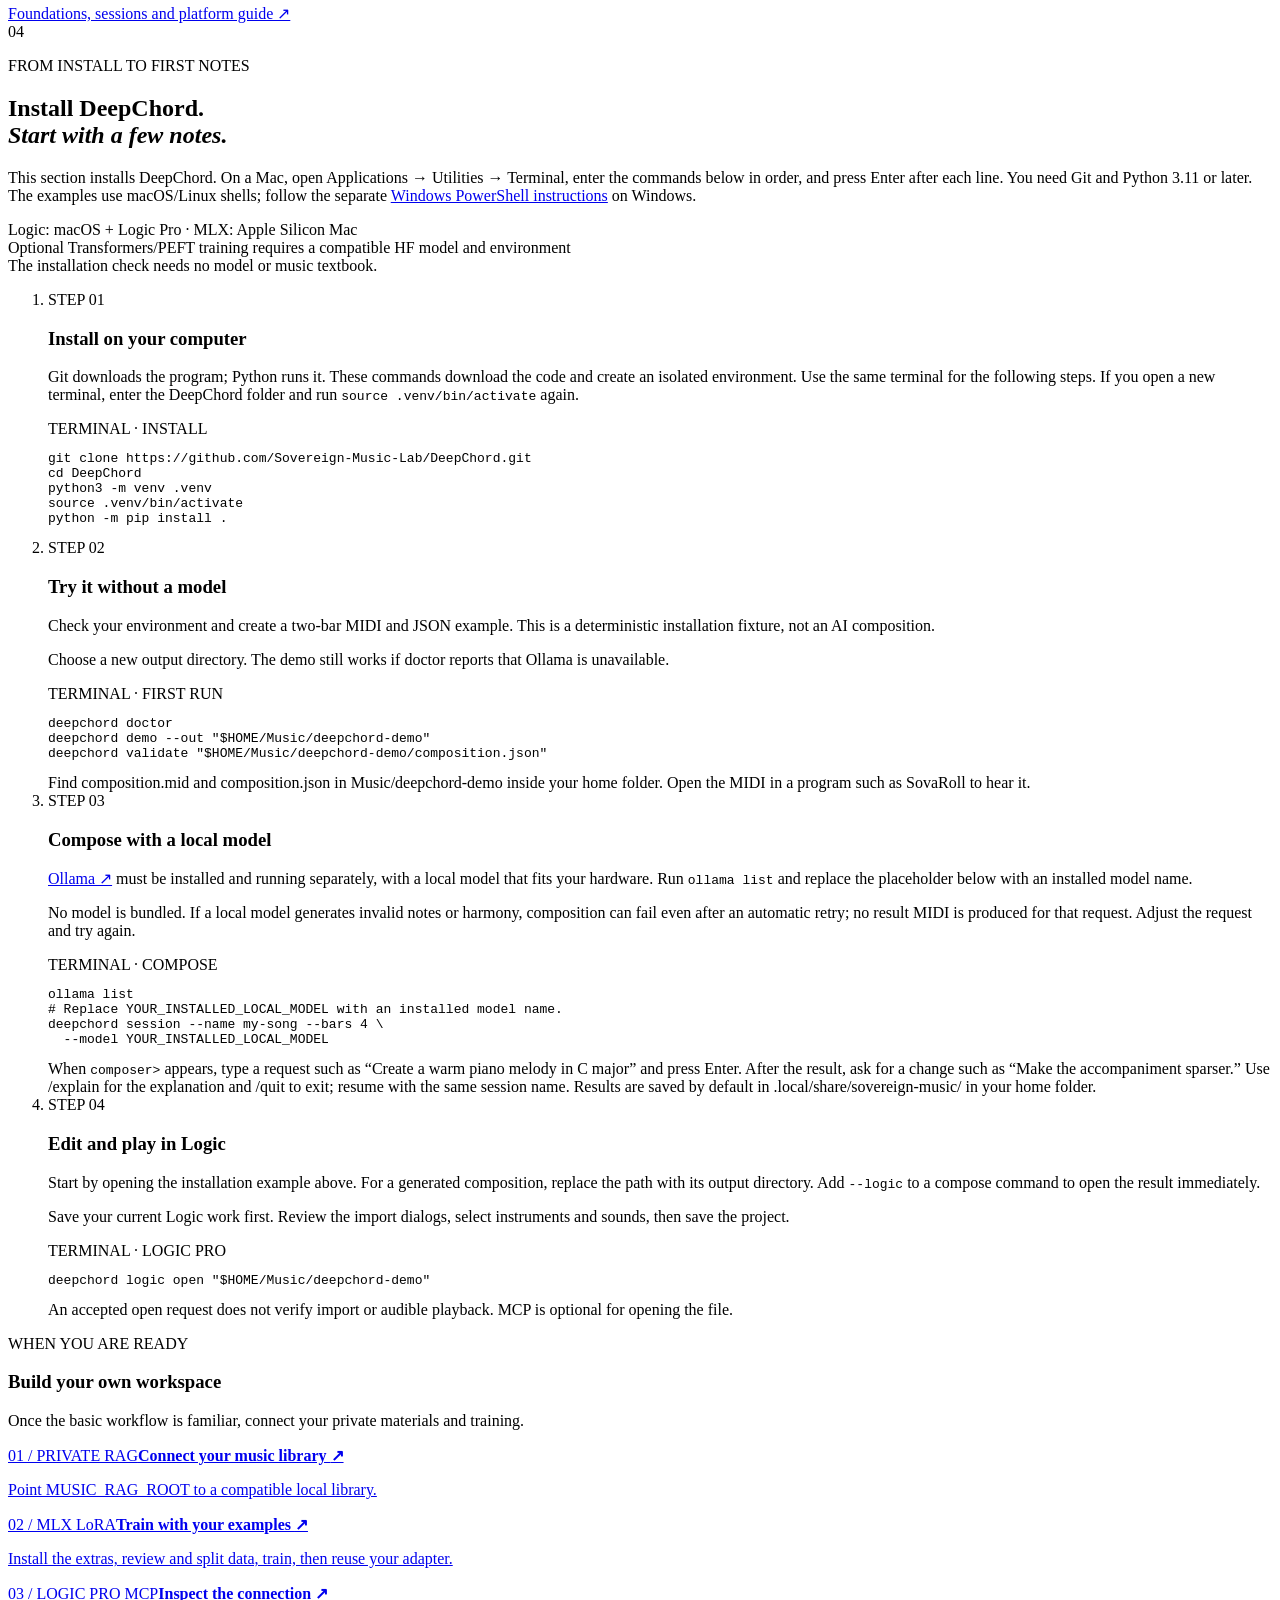
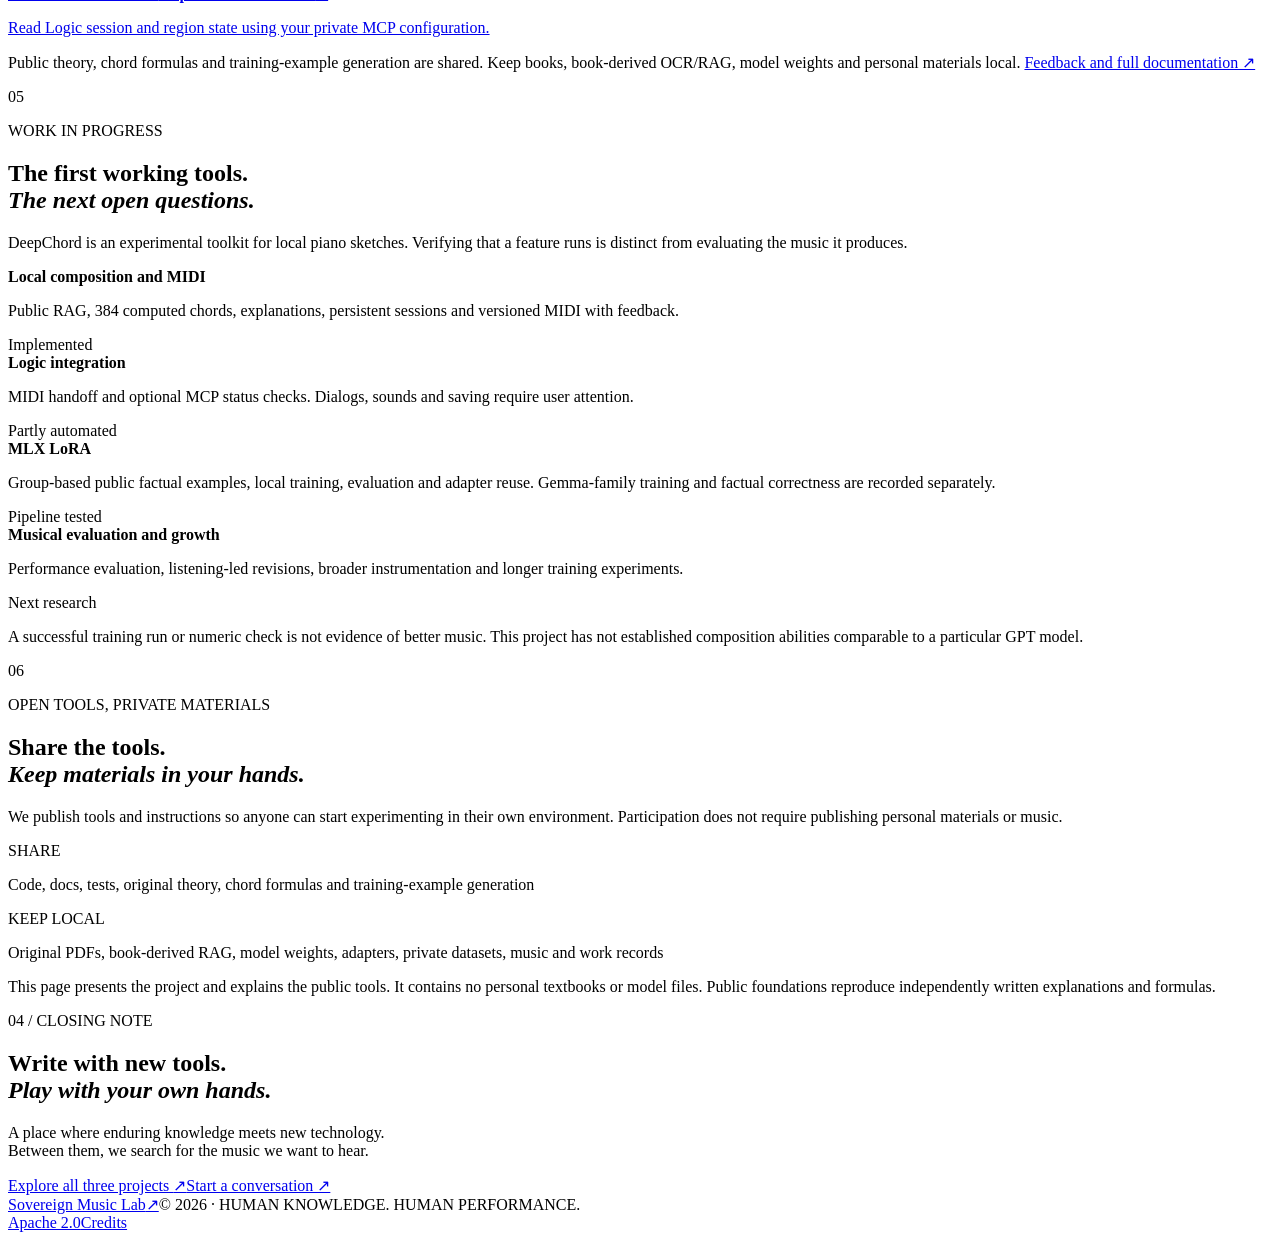
==== commit 5f0d46b6: "Give each music project its own introduction" ====
--- a/site/en/index.html
+++ b/site/en/index.html
@@ -5,14 +5,14 @@
 <meta name="theme-color" content="#f2f0e9">
 <title>Sovereign Music Lab — Three tools for making music</title>
 <meta name="description" content="Compose with DeepChord, edit with SovaRoll, and track feedback with SovaFlow. Meet three independent tools for making music.">
-<meta property="og:title" content="Sovereign Music Lab · DeepChord"><meta property="og:description" content="Meet DeepChord — private knowledge, local AI, editable music. Explore the project and get started."><meta property="og:type" content="website"><meta property="og:url" content="https://sovereign-music-lab.github.io/en/">
+<meta property="og:title" content="Sovereign Music Lab · Three music tools"><meta property="og:description" content="Meet DeepChord for composition, SovaRoll for editing and SovaFlow for feedback."><meta property="og:type" content="website"><meta property="og:url" content="https://sovereign-music-lab.github.io/en/">
 <link rel="canonical" href="https://sovereign-music-lab.github.io/en/">
 <link rel="alternate" hreflang="ko" href="https://sovereign-music-lab.github.io/">
 <link rel="alternate" hreflang="en" href="https://sovereign-music-lab.github.io/en/">
 <link rel="alternate" hreflang="x-default" href="https://sovereign-music-lab.github.io/">
 <meta property="og:site_name" content="Sovereign Music Lab"><meta property="og:locale" content="en_US"><meta property="og:locale:alternate" content="ko_KR">
 <meta property="og:image" content="https://sovereign-music-lab.github.io/assets/og-en.png"><meta property="og:image:width" content="1200"><meta property="og:image:height" content="630"><meta property="og:image:type" content="image/png"><meta property="og:image:alt" content="DeepChord — from private music knowledge through local AI to your own performance. Sovereign Music Lab.">
-<meta name="twitter:card" content="summary_large_image"><meta name="twitter:title" content="Sovereign Music Lab · DeepChord"><meta name="twitter:description" content="Turn the first notes from local AI into your own music. Meet DeepChord and get started."><meta name="twitter:image" content="https://sovereign-music-lab.github.io/assets/og-en.png"><meta name="twitter:image:alt" content="DeepChord — from private music knowledge through local AI to your own performance. Sovereign Music Lab.">
+<meta name="twitter:card" content="summary_large_image"><meta name="twitter:title" content="Sovereign Music Lab · Three music tools"><meta name="twitter:description" content="Meet three independent tools for composition, editing and feedback."><meta name="twitter:image" content="https://sovereign-music-lab.github.io/assets/og-en.png"><meta name="twitter:image:alt" content="DeepChord — from private music knowledge through local AI to your own performance. Sovereign Music Lab.">
 <link rel="icon" href="/assets/mark.svg" type="image/svg+xml"><link rel="icon" href="/assets/favicon-32.png" type="image/png" sizes="32x32"><link rel="shortcut icon" href="/favicon.ico"><link rel="apple-touch-icon" href="/assets/apple-touch-icon.png" sizes="180x180"><link rel="stylesheet" href="/assets/style.css">
 <script src="/assets/app.js" defer></script>
 </head>
@@ -37,7 +37,9 @@
 <a href="mailto:vividsaebom@gmail.com"><span class="credit-number">03</span><span><strong>Sungmo Park</strong><small>Sungmo Park · vividsaebom@gmail.com</small></span><span class="arrow" aria-hidden="true">↗</span></a>
 </div></section>
 <section class="abstract wrap" id="abstract" aria-labelledby="abstract-title"><div class="section-label"><span>02 / ABSTRACT</span><h2 id="abstract-title">Abstract</h2></div><div class="abstract-body"><p class="lead">As music technology reaches more people,<br><em>creative agency</em> deserves another look.</p><p>Sovereign Music Lab connects musical knowledge, local AI and human performance in one creative process. We explore RAG for retrieving theory, LoRA for adapting models with reviewed examples, and workflows built around editable MIDI and Logic Pro.</p><p>For us, sovereign music means being able to manage your own materials, tools and creative process. Notes proposed by AI are a starting point. A person selects, revises and adds phrasing and dynamics, completing the work through performance.</p><div class="keywords"><span>LOCAL-FIRST</span><span>EDITABLE MIDI</span><span>HUMAN–AI CO-CREATION</span></div></div></section>
-<section class="guide-section wrap" id="project-network" aria-labelledby="network-title"><div class="section-label"><span>THREE TOOLS / START HERE</span><h2 id="network-title">Three tools for making music</h2></div><div class="chapter-grid"><p class="lead">Make an idea.<br>Shape it yourself.<br><em>Listen and try again.</em></p><div><p>Describe the music you want. DeepChord uses local AI to suggest a short piano sketch. SovaRoll is your workspace for editing notes and audio. SovaFlow can connect the tools and keep track of your feedback.</p><p>Each program works on its own, so start with the one you need. A local AI model and Logic Pro are separate installations. The programs do not automatically produce a finished song for you.</p></div></div><div class="doc-links"><a href="https://github.com/Sovereign-Music-Lab/DeepChord/blob/main/README.md"><span>01 / COMPOSITION IDEAS</span><strong>DeepChord ↗</strong><p>Describe an idea to create a 1–16 bar piano sketch and save it as MIDI. Composition needs a local model; a fixed example checks installation without one.</p></a><a href="https://github.com/Sovereign-Music-Lab/sovaroll-DAW/blob/main/README.md"><span>02 / EDITING WORKSPACE</span><strong>SovaRoll ↗</strong><p>Edit MIDI and audio in your browser, view a score, and export MIDI, MusicXML or audio. Requires Node.js 22+ and remains in development.</p></a><a href="https://github.com/Sovereign-Music-Lab/SovaFlow/blob/main/README.md"><span>03 / CONNECTION &amp; FEEDBACK</span><strong>SovaFlow ↗</strong><p>Run jobs, record results and feedback, and continue to another version. With Node.js 22+, practise using the built-in example without other apps.</p></a></div><div class="next-steps"><div class="next-heading"><span class="product-overline">A SIMPLE EXAMPLE</span><h3>Try it step by step</h3><p>Follow the installation instructions for each program you need.</p></div><ol class="human-loop"><li><b>01 · Sketch</b><span>Describe the mood to DeepChord and create a MIDI file.</span></li><li><b>02 · Edit</b><span>Open the MIDI in SovaRoll to change notes or export it.</span></li><li><b>03 · Listen again</b><span>Listen and write down what to change. SovaFlow can record feedback and the next run.</span></li></ol></div><p class="guide-footer">The full SovaFlow loop with a real local model and Logic still needs human testing. A request to open Logic, actual import and hearing sound are separate steps. <a href="https://github.com/Sovereign-Music-Lab">Explore the projects and their progress ↗</a></p></section>
+<section class="guide-section wrap" id="project-network" aria-labelledby="network-title"><div class="section-label"><span>THREE TOOLS / START HERE</span><h2 id="network-title">Three tools for making music</h2></div><div class="chapter-grid"><p class="lead">Make an idea.<br>Shape it yourself.<br><em>Listen and try again.</em></p><div><p>Describe the music you want. DeepChord uses local AI to suggest a short piano sketch. SovaRoll is your workspace for editing notes and audio. SovaFlow can connect the tools and keep track of your feedback.</p><p>Each program works on its own, so start with the one you need. A local AI model and Logic Pro are separate installations. The programs do not automatically produce a finished song for you.</p></div></div><div class="doc-links"><a href="https://github.com/Sovereign-Music-Lab/DeepChord/blob/main/README.md"><span>01 / COMPOSITION IDEAS</span><strong>DeepChord ↗</strong><p>Describe an idea to create a 1–16 bar piano sketch and save it as MIDI. Composition needs a local model; a fixed example checks installation without one.</p></a><a href="https://github.com/Sovereign-Music-Lab/sovaroll-DAW/blob/main/README.md"><span>02 / EDITING WORKSPACE</span><strong>SovaRoll ↗</strong><p>Edit MIDI and audio in your browser, view a score, and export MIDI, MusicXML or audio. Requires Node.js 22+ and remains in development.</p></a><a href="https://github.com/Sovereign-Music-Lab/SovaFlow/blob/main/README.md"><span>03 / CONNECTION &amp; FEEDBACK</span><strong>SovaFlow ↗</strong><p>Run jobs, record results and feedback, and continue to another version. With Node.js 22+, practise using the built-in example without other apps.</p></a></div><p class="guide-footer">Explore: <a href="#deepchord">DeepChord composition ↗</a> · <a href="#sovaroll">SovaRoll editing ↗</a> · <a href="#sovaflow">SovaFlow connections ↗</a></p><div class="next-steps"><div class="next-heading"><span class="product-overline">A SIMPLE EXAMPLE</span><h3>Try it step by step</h3><p>Follow the installation instructions for each program you need.</p></div><ol class="human-loop"><li><b>01 · Sketch</b><span>Describe the mood to DeepChord and create a MIDI file.</span></li><li><b>02 · Edit</b><span>Open the MIDI in SovaRoll to change notes or export it.</span></li><li><b>03 · Listen again</b><span>Listen and write down what to change. SovaFlow can record feedback and the next run.</span></li></ol></div><p class="guide-footer">The full SovaFlow loop with a real local model and Logic still needs human testing. A request to open Logic, actual import and hearing sound are separate steps. <a href="https://github.com/Sovereign-Music-Lab">Explore the projects and their progress ↗</a></p></section>
+<section class="chapter wrap" id="sovaroll" aria-labelledby="sovaroll-title"><div class="chapter-top"><span class="chapter-num">01</span><p class="eyebrow">SOVAROLL / THE WORKSPACE</p></div><div class="chapter-grid"><h2 id="sovaroll-title">SovaRoll<br><em>Your hands-on editing workspace.</em></h2><div><p>SovaRoll runs on your computer and opens in a browser. Arrange material on tracks, change notes, add recorded sound and bring a song together. You can start without the other projects or an AI model.</p><p>For example, import MIDI made by DeepChord, change the melody, add recorded audio and export the result. MIDI keeps editable notes; WAV is a rendered sound file.</p></div></div><div class="principles"><div><span>01 / CREATE &amp; EDIT</span><h3>Notes and audio</h3><p>Edit MIDI in the piano roll or score view, import WAV or AIFF, and record audio. Export the score as MusicXML.</p></div><div><span>02 / LISTEN &amp; MIX</span><h3>Listen and arrange</h3><p>Play your song, adjust track levels and pan, and undo mistakes. Export editable MIDI and a WAV mix separately.</p></div><div><span>03 / KEEP YOUR WORK</span><h3>Save and back up</h3><p>Projects stay on your computer. Save versions and make a backup ZIP when you want a point to return to.</p></div></div><p class="guide-footer">SovaRoll is in development. Playback currently uses rendered audio snapshots; low-latency native audio and real-time external plug-in hosting remain future work. <a href="#start-sovaroll">Installation and first run ↓</a> · <a href="https://github.com/Sovereign-Music-Lab/sovaroll-DAW/blob/main/docs/manual/en/README.md">Illustrated manual ↗</a></p></section>
+<section class="chapter wrap" id="sovaflow" aria-labelledby="sovaflow-title"><div class="chapter-top"><span class="chapter-num">02</span><p class="eyebrow">SOVAFLOW / THE CONNECTOR</p></div><div class="chapter-grid"><h2 id="sovaflow-title">SovaFlow<br><em>A bridge to the next version.</em></h2><div><p>SovaFlow records what happened and what you thought, helping you carry feedback into the next attempt. Practise with its built-in example first, then optionally connect DeepChord and SovaRoll when ready.</p><p>For example, import a DeepChord demo MIDI into SovaRoll, export it again, then listen and leave a rating and note. Each step shows whether it was proposed, accepted or verified.</p></div></div><div class="principles"><div><span>01 / PRACTISE</span><h3>Try the example</h3><p>Choose menu 2 to run the built-in MIDI example. Practise the record and feedback steps without another app or AI model.</p></div><div><span>02 / CONNECT</span><h3>Connect when useful</h3><p>Bring a DeepChord sketch into SovaRoll and export MIDI. The connection is optional; each program runs independently.</p></div><div><span>03 / FEEDBACK</span><h3>Keep results and notes</h3><p>Review runs, give a rating and note, and continue to another run when the stop rules permit it.</p></div></div><p class="guide-footer">The built-in synthetic example is a fixed practice pattern, so feedback does not change its notes. The complete loop with a local model and Logic needs further human testing. <a href="#start-sovaflow">Installation and first run ↓</a> · <a href="https://github.com/Sovereign-Music-Lab/SovaFlow/blob/main/README.md">Full guide ↗</a></p></section>
 <section class="guide-section wrap" id="quick-start" aria-labelledby="quick-start-title">
 <div class="section-label"><span>START HERE / FIRST STEPS</span><h2 id="quick-start-title">New here? Start with one tool.</h2></div>
 <div class="chapter-grid"><div><p>You do not need to install all three. Choose <a href="#start-sovaroll">SovaRoll</a> to edit notes, <a href="#start-sovaflow">SovaFlow</a> to practise the feedback loop, or <a href="#getting-started">DeepChord</a> to try AI composition.</p><p><strong>One useful term:</strong> MIDI is a file of performance information such as note pitch and length, not sound itself. Open it in a program that plays an instrument to hear it.</p></div><div><p><strong>Before you begin:</strong> SovaRoll and SovaFlow need <a href="https://nodejs.org/">Node.js 22 or newer</a>. Download its installer and follow the prompts; install it only once if you use both. For SovaRoll, also have Chrome ready.</p><p>The steps below use double-click starters on macOS and Windows. A ZIP is a compressed folder: extract it first, then move the resulting folder somewhere permanent, such as Documents.</p></div></div>
@@ -55,7 +57,7 @@
 </ol><p><strong>Connect the tools:</strong> Menu 3 sends DeepChord’s fixed demo to SovaRoll. By default it looks for SovaRoll on port 4317 and a <code>deepchord</code> command available in the terminal. If you installed DeepChord in the virtual environment below, activate it in Terminal, drag <code>Start SovaFlow.command</code> into that same window and press Enter. Review menu 3’s preview, then answer <code>y</code> to apply it.</p><p>For a different port or DeepChord executable, set the <code>SOVAFLOW_SOVAROLL_URL</code> and <code>SOVAFLOW_DEEPCHORD</code> environment variables. Values explicitly set in a job take precedence over environment variables. For Windows and more settings, see the <a href="https://github.com/Sovereign-Music-Lab/SovaFlow/blob/main/README.md#connecting-deepchord-and-sovaroll">full connection guide ↗</a>.</p></div>
 <div class="next-steps"><div class="next-heading"><span class="product-overline">03 / DEEPCHORD</span><h3>Ask AI for a composition idea</h3><p>The detailed guide below uses terminal commands. Check the installation with a fixed example first; for AI composition, install Ollama and a local model separately.</p></div><p><a href="#getting-started">Go to DeepChord installation and first run ↓</a> · <a href="https://github.com/Sovereign-Music-Lab/DeepChord#install--python-311">Windows installation ↗</a></p></div>
 </section>
-<section class="contents-band" id="contents"><div class="wrap contents"><div class="section-label"><span>03 / CONTENTS</span><h2>Inside these field notes</h2></div><ol><li><a href="#philosophy"><span>01</span>What sovereign means to us <b>↗</b></a></li><li><a href="#workflow"><span>02</span>From knowledge to performance <b>↗</b></a></li><li><a href="#deepchord"><span>03</span>Meet DeepChord <b>↗</b></a></li><li><a href="#getting-started"><span>04</span>Install and make your first notes <b>↗</b></a></li><li><a href="#progress"><span>05</span>The tools now, the questions next <b>↗</b></a></li><li><a href="#openness"><span>06</span>What we share, what stays local <b>↗</b></a></li></ol></div></section>
+<section class="contents-band" id="contents"><div class="wrap contents"><div class="section-label"><span>03 / CONTENTS</span><h2>Inside these field notes</h2></div><ol><li><a href="#philosophy"><span>01</span>What sovereign means to us <b>↗</b></a></li><li><a href="#workflow"><span>02</span>From knowledge to performance <b>↗</b></a></li><li><a href="#deepchord"><span>03</span>DeepChord composition <b>↗</b></a></li><li><a href="#sovaroll"><span>04</span>SovaRoll editing workspace <b>↗</b></a></li><li><a href="#sovaflow"><span>05</span>SovaFlow connections and feedback <b>↗</b></a></li><li><a href="#getting-started"><span>06</span>Install and try DeepChord <b>↗</b></a></li><li><a href="#progress"><span>07</span>The tools now, the questions next <b>↗</b></a></li><li><a href="#openness"><span>08</span>What we share, what stays local <b>↗</b></a></li></ol></div></section>
 <section class="chapter wrap" id="philosophy"><div class="chapter-top"><span class="chapter-num">01</span><p class="eyebrow">PHILOSOPHY</p></div><div class="chapter-grid"><h2>Creative agency belongs<br><em>to the music maker.</em></h2><div><p>Composers should be able to work with the process as well as its outcome. We build an environment where they can see and choose the references, models and note edits that shape a piece.</p><p>A personal composition studio for individuals, extensible tools for developers, and material to interpret and perform for musicians. These three directions meet in one lab.</p></div></div><div class="principles"><div><span>01 / OWN YOUR PROCESS</span><h3>Own your process</h3><p>Keep prompts, reference evidence, notes and revision records in your local workspace.</p></div><div><span>02 / KEEP IT EDITABLE</span><h3>Keep it editable</h3><p>Preserve MIDI notes and pedal data so people can arrange and interpret the music themselves.</p></div><div><span>03 / PLAY IT YOUR WAY</span><h3>Play it your way</h3><p>The same notes can hold different phrasing and timing. The final choice belongs to the performer.</p></div></div></section>
 <section class="workflow-section" id="workflow"><div class="wrap"><div class="chapter-top"><span class="chapter-num">02</span><p class="eyebrow">THE CREATIVE LOOP</p></div><div class="chapter-grid"><h2>Knowledge becomes notes.<br>Notes become <em>performance.</em></h2><p>Retrieval, training, composition and performance each have a different role. We keep these stages distinct and reviewable, with human feedback informing the next experiment.</p></div><ol class="workflow"><li><span class="step">01</span><h3>Knowledge</h3><p class="step-title">Knowledge built by people</p><p>Retrieve relevant musical principles and evidence from materials you already hold.</p><span class="tag">PUBLIC RAG + OPTIONAL PRIVATE</span></li><li><span class="step">02</span><h3>Intelligence</h3><p class="step-title">A local model proposes</p><p>The model proposes notes. LoRA is a separate training path using reviewed examples.</p><span class="tag">LOCAL LLM + LoRA</span></li><li><span class="step">03</span><h3>Composition</h3><p class="step-title">Music you can edit</p><p>Check notes, timing and limited harmony constraints, then hand the MIDI to Logic.</p><span class="tag">MIDI → LOGIC PRO</span></li><li><span class="step">04</span><h3>Performance</h3><p class="step-title">Human interpretation</p><p>Edit and perform the piece. Record feedback, with a separate review before using it for training.</p><span class="tag">HUMAN FEEDBACK</span></li></ol><p class="loop-note"><span aria-hidden="true">↶</span> Listen again, revise again, then begin the next piece.</p></div></section>
 <section class="deepchord-section wrap" id="deepchord" aria-labelledby="deepchord-title">
@@ -68,7 +70,7 @@
 <section class="foundation-section wrap" id="public-foundations" aria-labelledby="foundation-title"><div class="section-label"><span>PUBLIC FOUNDATIONS / 0.3</span><h2 id="foundation-title">Share the knowledge.<br>Keep revising the music.</h2></div><div class="foundation-grid"><div><p class="lead">24 theory cards.<br>384 chord entries.<br><em>A local studio without the books.</em></p><p>General harmony is expressed in new explanations and formulas. No textbook prose, index structure, scores or OCR is distributed. Thirty-two formulas across twelve roots compute the dictionary; the same public sources reproduce RAG and LoRA examples.</p><div class="product-facts"><span>LINUX</span><span>WINDOWS</span><span>macOS</span></div></div><div><ol class="human-loop"><li><b>01 · Human</b><span>Request, review the result, and ask again</span></li><li><b>02 · Local LLM ↔ RAG / LoRA</b><span>Find theory and check tones in the dictionary</span></li><li><b>03 · Result and explanation</b><span>Separate chords and detected patterns from retrieved candidates</span></li><li><b>04 · DAW → human again</b><span>Logic + MCP observation on Mac; MIDI handoff elsewhere</span></li></ol><p class="small">Continue until /quit and resume by session name. Verify Logic dialogs, instruments, playback and saving separately. LoRA training alone does not establish musical improvement.</p><a class="text-link" href="https://github.com/Sovereign-Music-Lab/DeepChord/blob/main/docs/foundation.md" target="_blank" rel="noopener noreferrer">Foundations, sessions and platform guide ↗</a></div></div></section>
 <section class="getting-started" id="getting-started" aria-labelledby="start-title"><div class="wrap">
 <div class="chapter-top"><span class="chapter-num">04</span><p class="eyebrow">FROM INSTALL TO FIRST NOTES</p></div>
-<div class="chapter-grid"><h2 id="start-title">Install the toolkit.<br><em>Start with a few notes.</em></h2><div><p>This section installs DeepChord. On a Mac, open Applications → Utilities → Terminal, enter the commands below in order, and press Enter after each line. You need Git and Python 3.11 or later. The examples use macOS/Linux shells; follow the separate <a href="https://github.com/Sovereign-Music-Lab/DeepChord#install--python-311">Windows PowerShell instructions</a> on Windows.</p><p class="small">Logic: macOS + Logic Pro · MLX: Apple Silicon Mac<br>Optional Transformers/PEFT training requires a compatible HF model and environment<br>The installation check needs no model or music textbook.</p></div></div>
+<div class="chapter-grid"><h2 id="start-title">Install DeepChord.<br><em>Start with a few notes.</em></h2><div><p>This section installs DeepChord. On a Mac, open Applications → Utilities → Terminal, enter the commands below in order, and press Enter after each line. You need Git and Python 3.11 or later. The examples use macOS/Linux shells; follow the separate <a href="https://github.com/Sovereign-Music-Lab/DeepChord#install--python-311">Windows PowerShell instructions</a> on Windows.</p><p class="small">Logic: macOS + Logic Pro · MLX: Apple Silicon Mac<br>Optional Transformers/PEFT training requires a compatible HF model and environment<br>The installation check needs no model or music textbook.</p></div></div>
 <ol class="guide-steps">
 <li><div class="guide-copy"><span class="guide-number">STEP 01</span><h3>Install on your computer</h3><p>Git downloads the program; Python runs it. These commands download the code and create an isolated environment. Use the same terminal for the following steps. If you open a new terminal, enter the DeepChord folder and run <code>source .venv/bin/activate</code> again.</p></div><div class="code-panel"><div class="code-top"><span>TERMINAL · INSTALL</span><button type="button" class="copy-code" data-copy="install-code" aria-label="Copy installation commands" hidden>Copy</button></div><pre tabindex="0" aria-label="Installation commands"><code id="install-code">git clone https://github.com/Sovereign-Music-Lab/DeepChord.git
 cd DeepChord
@@ -90,6 +92,6 @@
 </div></section>
 <section class="chapter wrap" id="progress"><div class="chapter-top"><span class="chapter-num">05</span><p class="eyebrow">WORK IN PROGRESS</p></div><div class="chapter-grid"><h2>The first working tools.<br><em>The next open questions.</em></h2><p>DeepChord is an experimental toolkit for local piano sketches. Verifying that a feature runs is distinct from evaluating the music it produces.</p></div><div class="status-table"><div class="status-row"><div><span class="status-dot"></span><strong>Local composition and MIDI</strong></div><p>Public RAG, 384 computed chords, explanations, persistent sessions and versioned MIDI with feedback.</p><span class="status">Implemented</span></div><div class="status-row"><div><span class="status-dot"></span><strong>Logic integration</strong></div><p>MIDI handoff and optional MCP status checks. Dialogs, sounds and saving require user attention.</p><span class="status">Partly automated</span></div><div class="status-row"><div><span class="status-dot"></span><strong>MLX LoRA</strong></div><p>Group-based public factual examples, local training, evaluation and adapter reuse. Gemma-family training and factual correctness are recorded separately.</p><span class="status">Pipeline tested</span></div><div class="status-row future"><div><span class="status-dot"></span><strong>Musical evaluation and growth</strong></div><p>Performance evaluation, listening-led revisions, broader instrumentation and longer training experiments.</p><span class="status">Next research</span></div></div><p class="research-note">A successful training run or numeric check is not evidence of better music. This project has not established composition abilities comparable to a particular GPT model.</p></section>
 <section class="openness wrap" id="openness"><div class="chapter-top"><span class="chapter-num">06</span><p class="eyebrow">OPEN TOOLS, PRIVATE MATERIALS</p></div><div class="chapter-grid"><h2>Share the tools.<br><em>Keep materials in your hands.</em></h2><div><p>We publish tools and instructions so anyone can start experimenting in their own environment. Participation does not require publishing personal materials or music.</p><div class="boundary"><div><span>SHARE</span><p>Code, docs, tests, original theory, chord formulas and training-example generation</p></div><div><span>KEEP LOCAL</span><p>Original PDFs, book-derived RAG, model weights, adapters, private datasets, music and work records</p></div></div><p class="small">This page presents the project and explains the public tools. It contains no personal textbooks or model files. Public foundations reproduce independently written explanations and formulas.</p></div></div></section>
-<section class="closing" id="closing"><div class="wrap"><p class="eyebrow">04 / CLOSING NOTE</p><h2>Write with new tools.<br><em>Play with your own hands.</em></h2><p>A place where enduring knowledge meets new technology.<br>Between them, we search for the music we want to hear.</p><div class="closing-links"><a class="button light" href="https://github.com/Sovereign-Music-Lab/DeepChord" target="_blank" rel="noopener noreferrer">Explore DeepChord <span aria-hidden="true">↗</span></a><a class="text-link" href="mailto:vividsaebom@gmail.com">Start a conversation ↗</a></div><div class="closing-line" aria-hidden="true"></div></div></section>
+<section class="closing" id="closing"><div class="wrap"><p class="eyebrow">04 / CLOSING NOTE</p><h2>Write with new tools.<br><em>Play with your own hands.</em></h2><p>A place where enduring knowledge meets new technology.<br>Between them, we search for the music we want to hear.</p><div class="closing-links"><a class="button light" href="#project-network">Explore all three projects <span aria-hidden="true">↗</span></a><a class="text-link" href="mailto:vividsaebom@gmail.com">Start a conversation ↗</a></div><div class="closing-line" aria-hidden="true"></div></div></section>
 </main><footer class="footer wrap"><a class="footer-brand" href="#top">Sovereign Music Lab<span aria-hidden="true">↗</span></a><span>© 2026 · HUMAN KNOWLEDGE. HUMAN PERFORMANCE.</span><div class="footer-links"><a href="/LICENSE">Apache 2.0</a><a href="#credits-title">Credits</a></div></footer>
 </body></html>
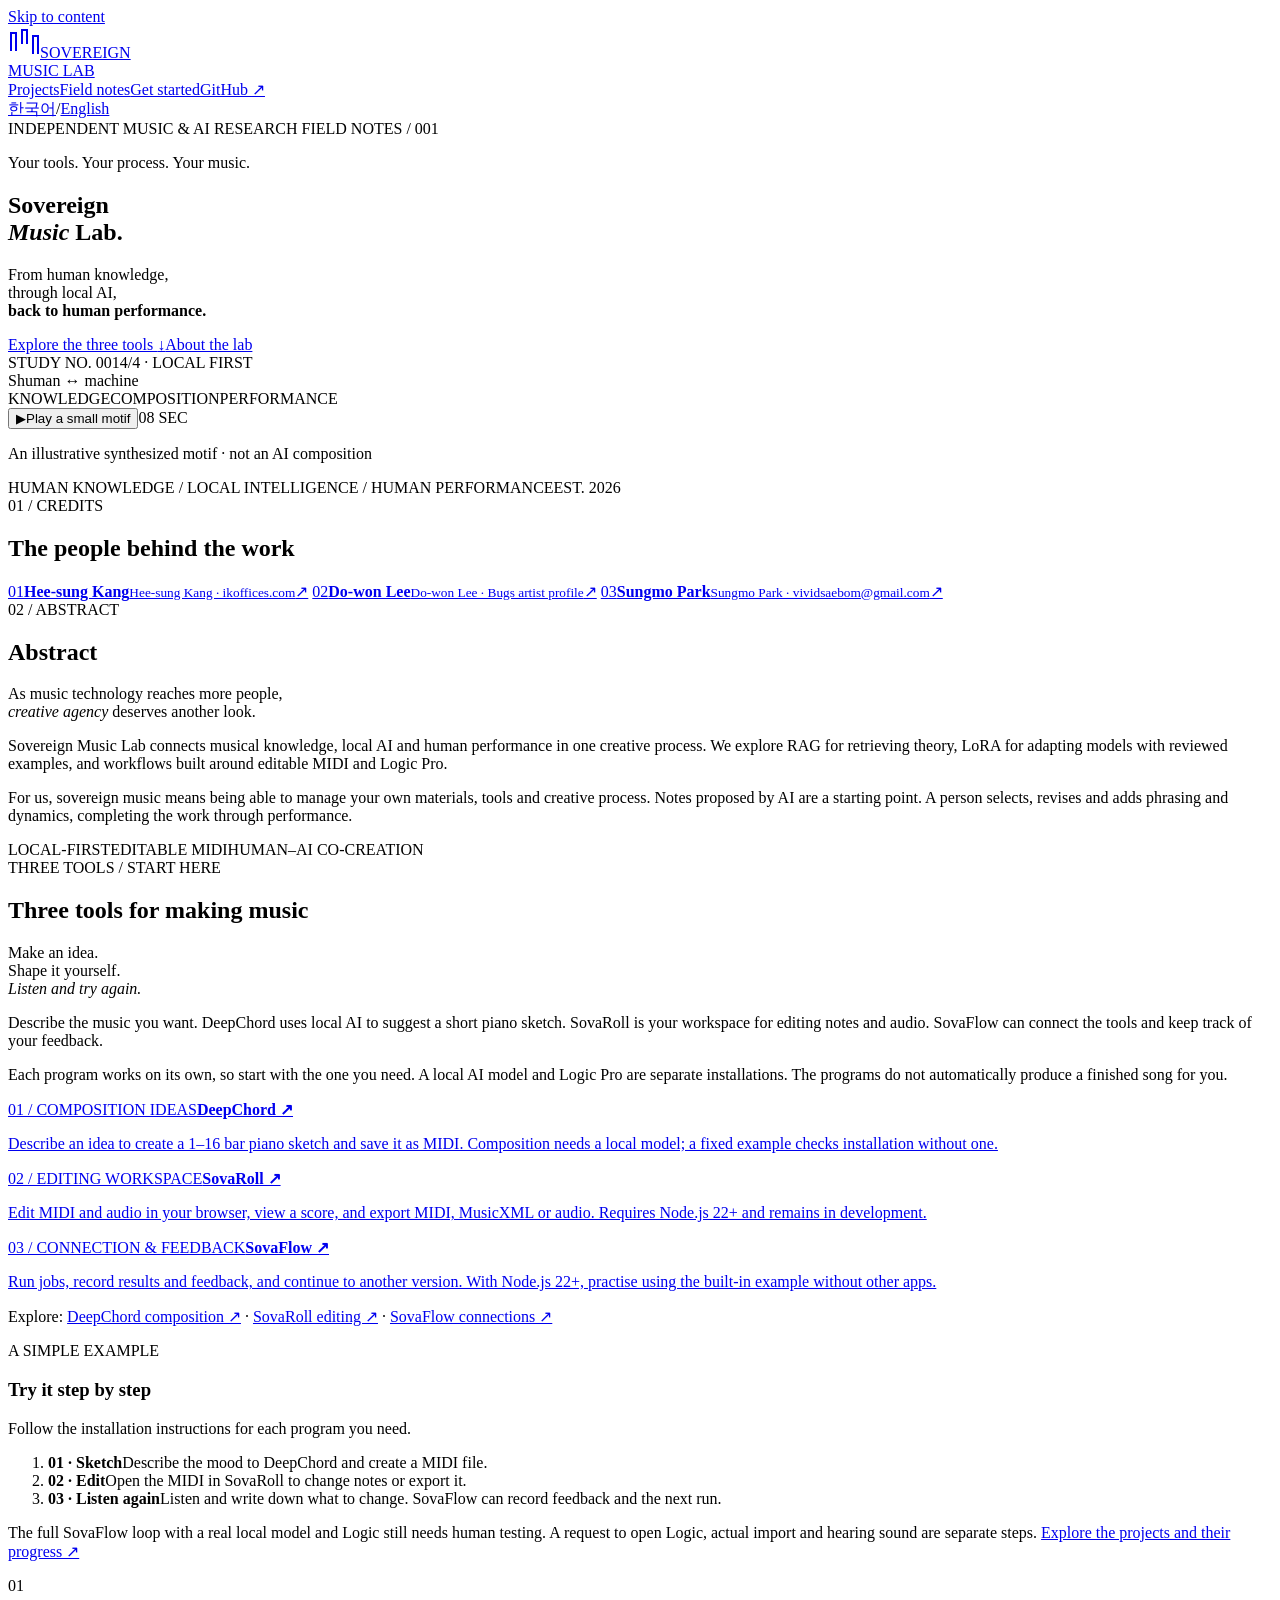
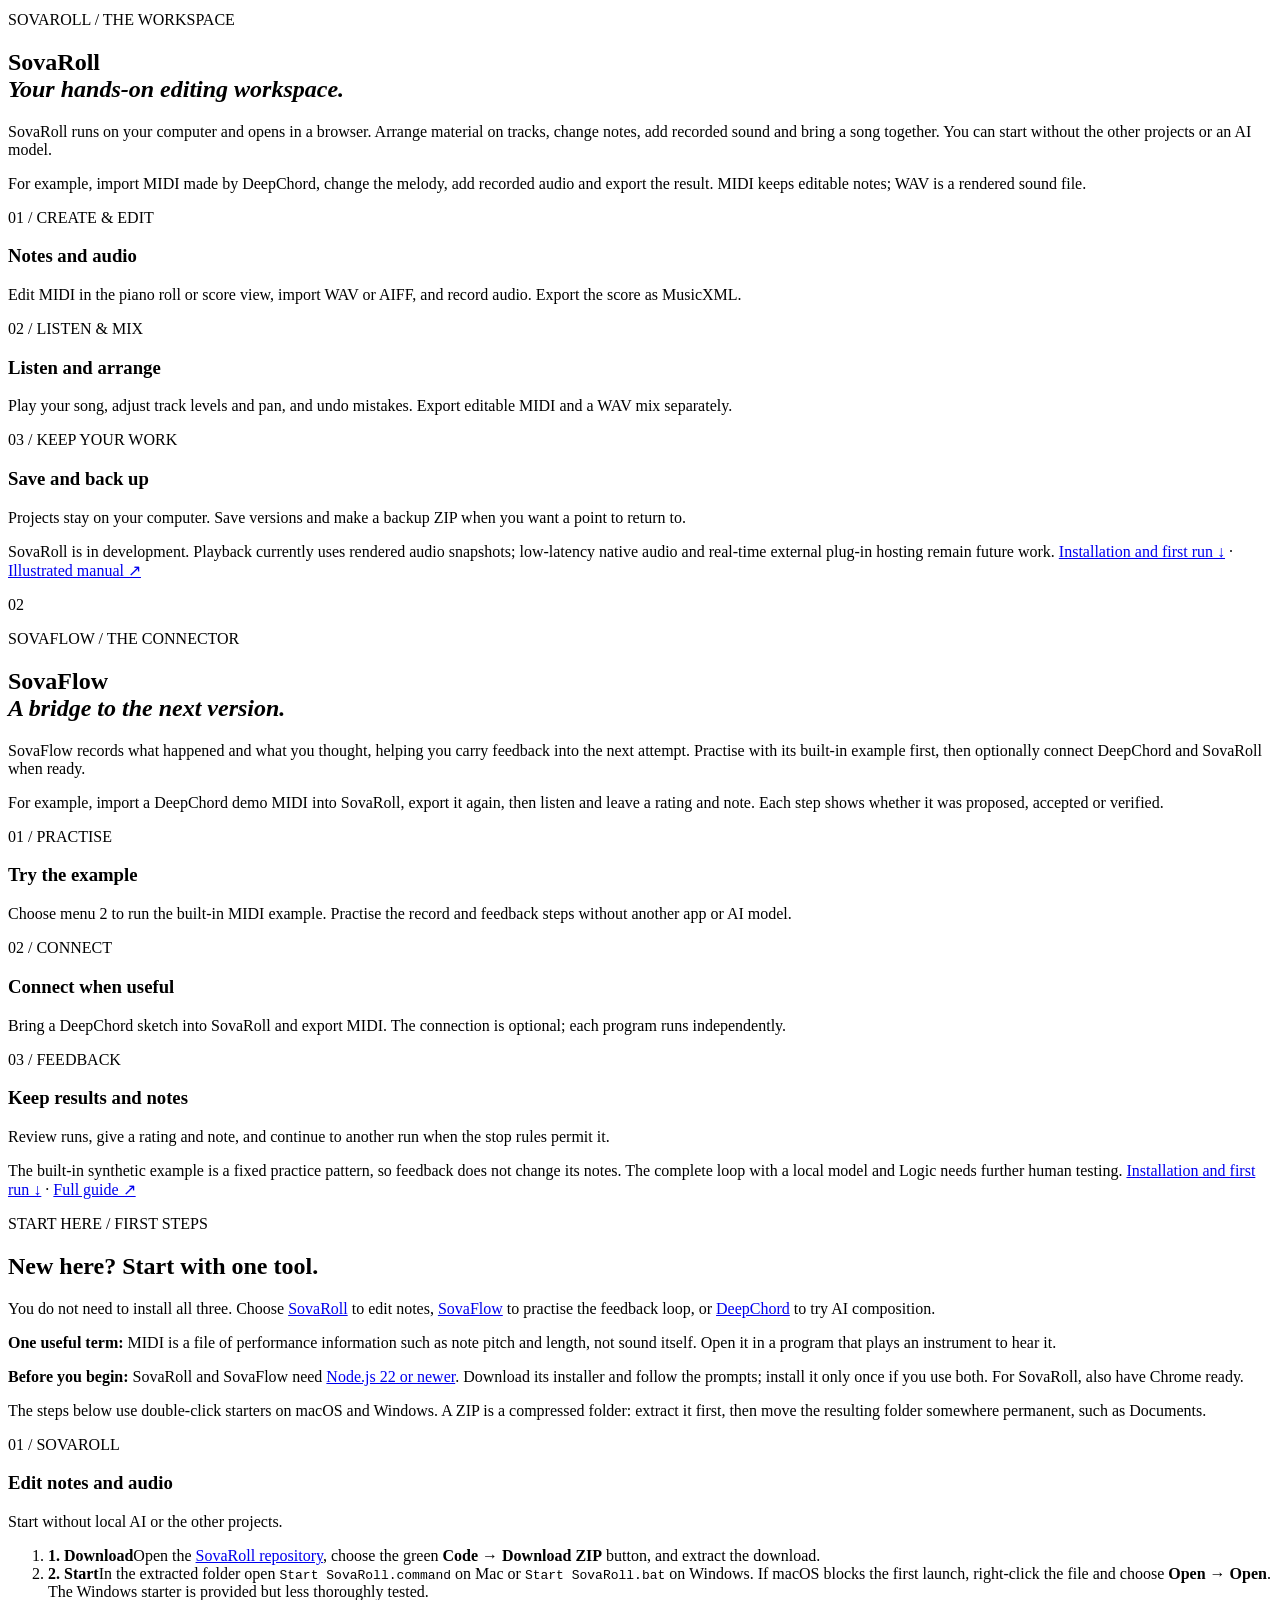
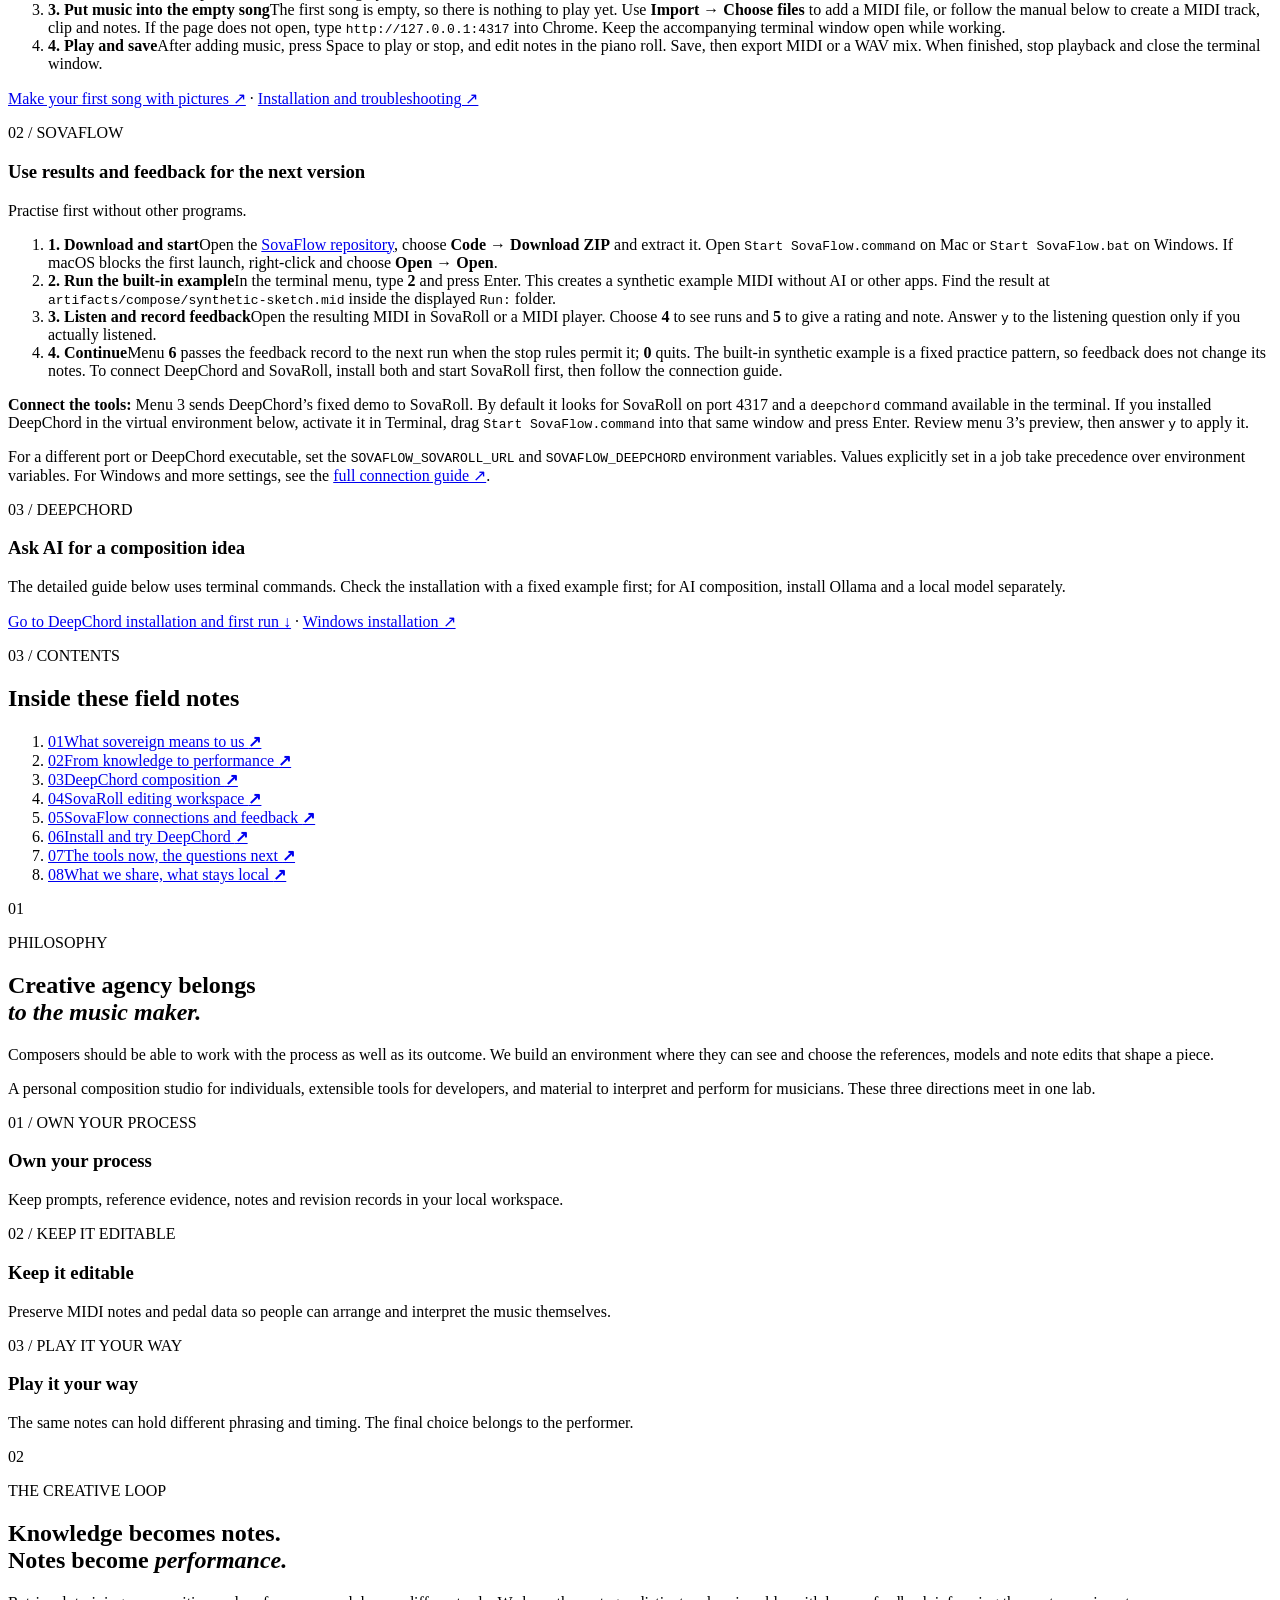
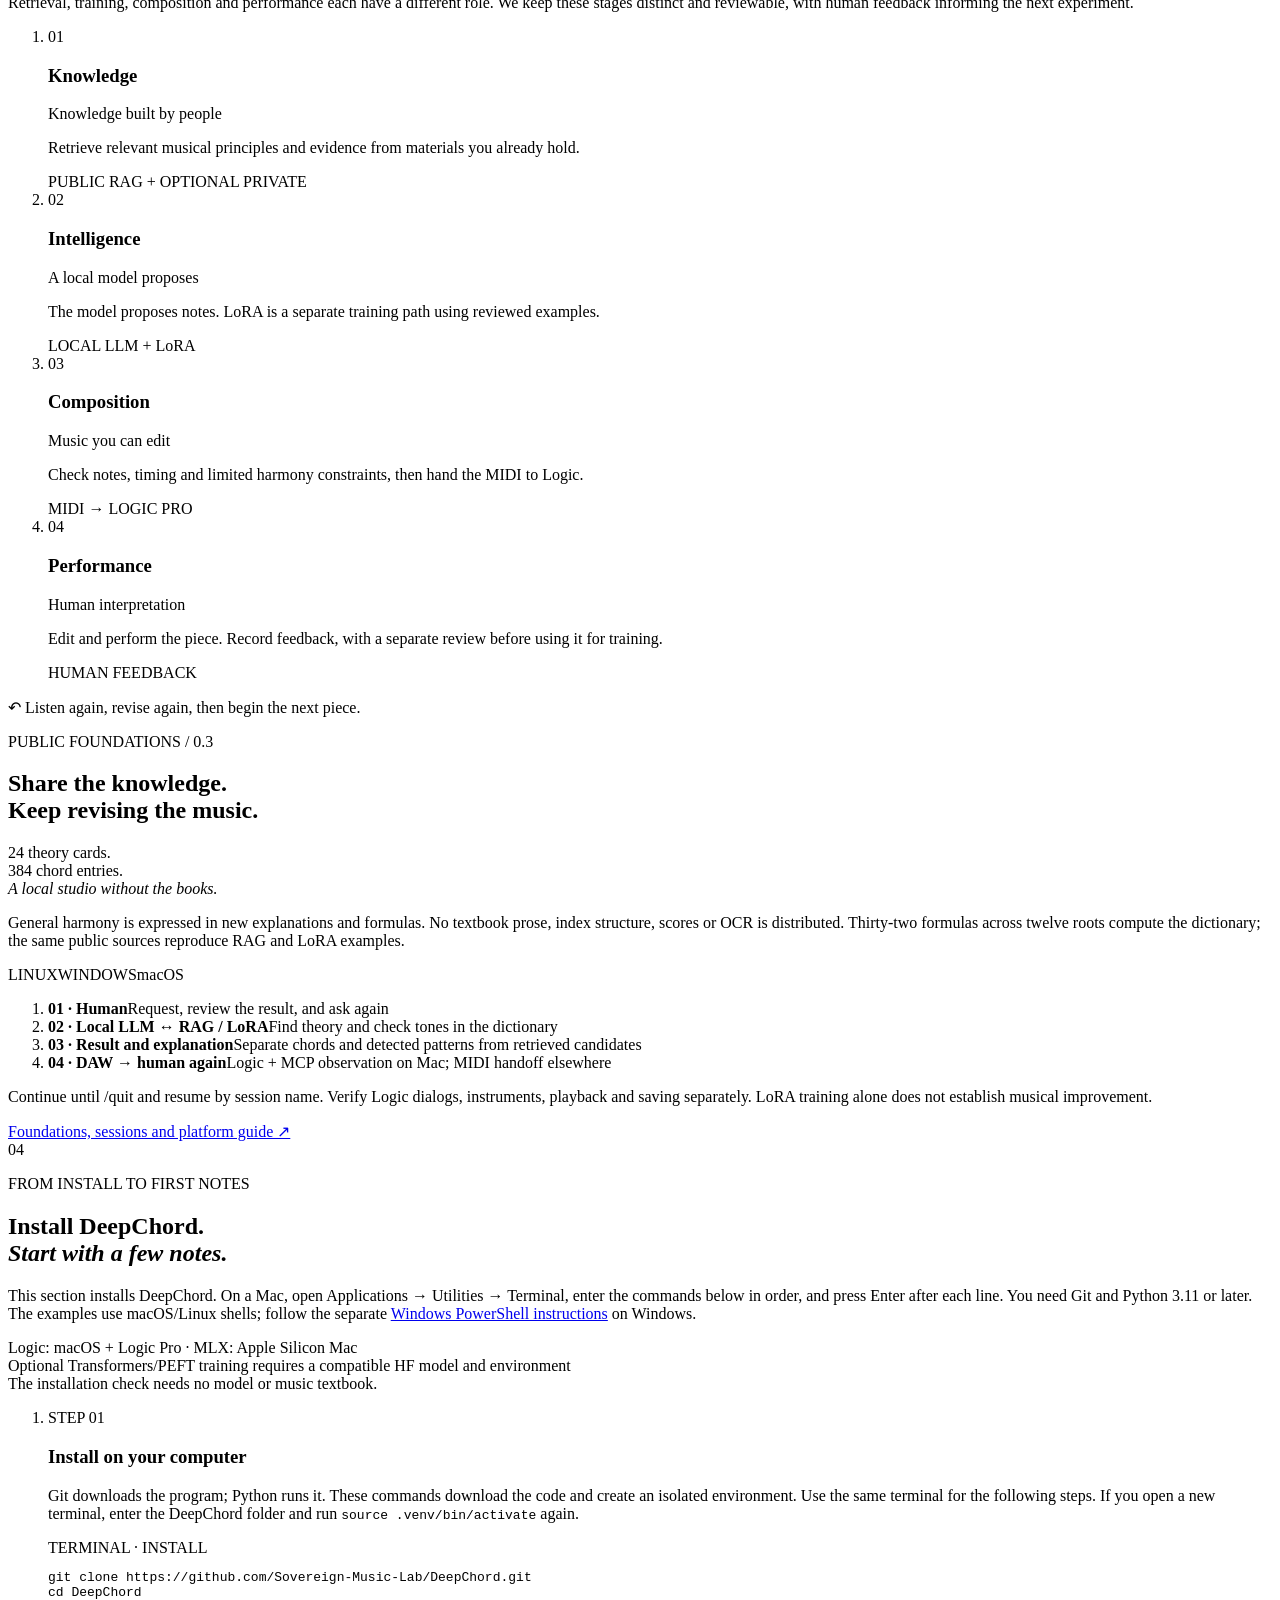
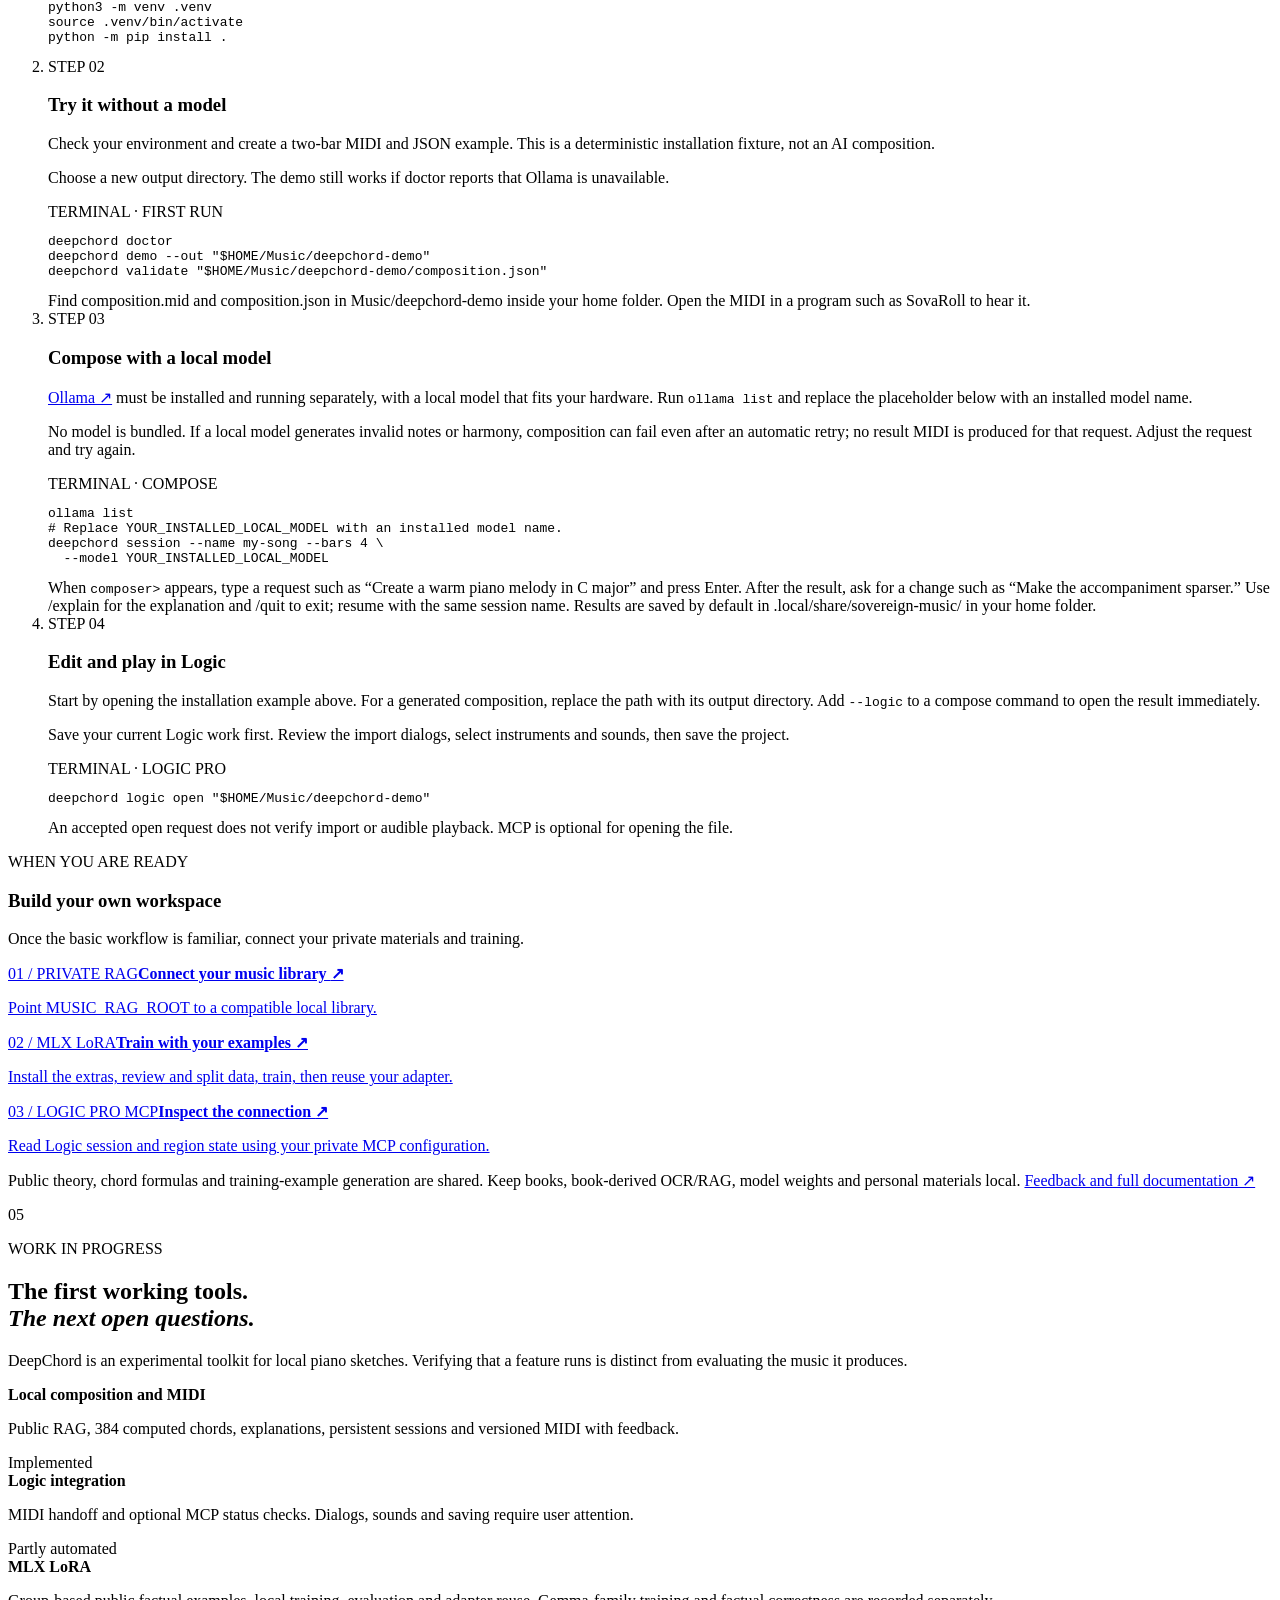
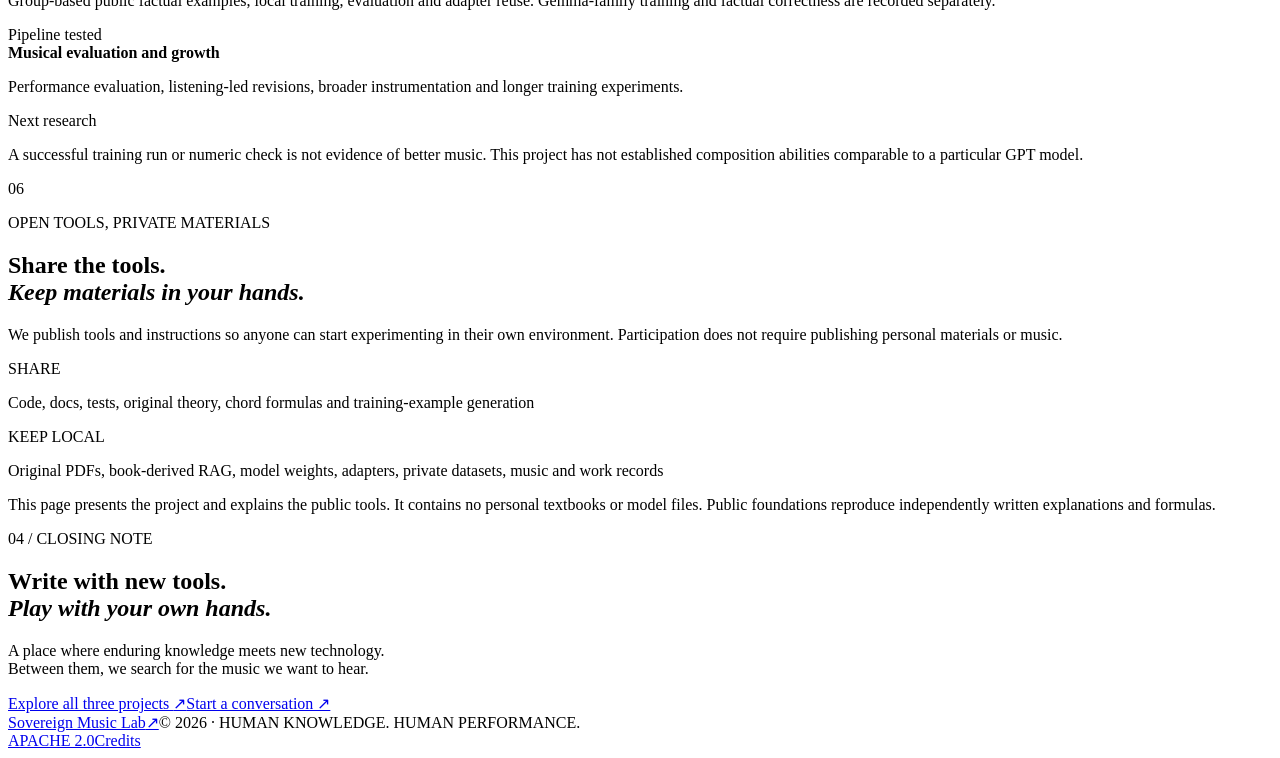
==== commit 50fd6d84: "Remove duplicate DeepChord introduction" ====
--- a/site/en/index.html
+++ b/site/en/index.html
@@ -37,7 +37,7 @@
 <a href="mailto:vividsaebom@gmail.com"><span class="credit-number">03</span><span><strong>Sungmo Park</strong><small>Sungmo Park · vividsaebom@gmail.com</small></span><span class="arrow" aria-hidden="true">↗</span></a>
 </div></section>
 <section class="abstract wrap" id="abstract" aria-labelledby="abstract-title"><div class="section-label"><span>02 / ABSTRACT</span><h2 id="abstract-title">Abstract</h2></div><div class="abstract-body"><p class="lead">As music technology reaches more people,<br><em>creative agency</em> deserves another look.</p><p>Sovereign Music Lab connects musical knowledge, local AI and human performance in one creative process. We explore RAG for retrieving theory, LoRA for adapting models with reviewed examples, and workflows built around editable MIDI and Logic Pro.</p><p>For us, sovereign music means being able to manage your own materials, tools and creative process. Notes proposed by AI are a starting point. A person selects, revises and adds phrasing and dynamics, completing the work through performance.</p><div class="keywords"><span>LOCAL-FIRST</span><span>EDITABLE MIDI</span><span>HUMAN–AI CO-CREATION</span></div></div></section>
-<section class="guide-section wrap" id="project-network" aria-labelledby="network-title"><div class="section-label"><span>THREE TOOLS / START HERE</span><h2 id="network-title">Three tools for making music</h2></div><div class="chapter-grid"><p class="lead">Make an idea.<br>Shape it yourself.<br><em>Listen and try again.</em></p><div><p>Describe the music you want. DeepChord uses local AI to suggest a short piano sketch. SovaRoll is your workspace for editing notes and audio. SovaFlow can connect the tools and keep track of your feedback.</p><p>Each program works on its own, so start with the one you need. A local AI model and Logic Pro are separate installations. The programs do not automatically produce a finished song for you.</p></div></div><div class="doc-links"><a href="https://github.com/Sovereign-Music-Lab/DeepChord/blob/main/README.md"><span>01 / COMPOSITION IDEAS</span><strong>DeepChord ↗</strong><p>Describe an idea to create a 1–16 bar piano sketch and save it as MIDI. Composition needs a local model; a fixed example checks installation without one.</p></a><a href="https://github.com/Sovereign-Music-Lab/sovaroll-DAW/blob/main/README.md"><span>02 / EDITING WORKSPACE</span><strong>SovaRoll ↗</strong><p>Edit MIDI and audio in your browser, view a score, and export MIDI, MusicXML or audio. Requires Node.js 22+ and remains in development.</p></a><a href="https://github.com/Sovereign-Music-Lab/SovaFlow/blob/main/README.md"><span>03 / CONNECTION &amp; FEEDBACK</span><strong>SovaFlow ↗</strong><p>Run jobs, record results and feedback, and continue to another version. With Node.js 22+, practise using the built-in example without other apps.</p></a></div><p class="guide-footer">Explore: <a href="#deepchord">DeepChord composition ↗</a> · <a href="#sovaroll">SovaRoll editing ↗</a> · <a href="#sovaflow">SovaFlow connections ↗</a></p><div class="next-steps"><div class="next-heading"><span class="product-overline">A SIMPLE EXAMPLE</span><h3>Try it step by step</h3><p>Follow the installation instructions for each program you need.</p></div><ol class="human-loop"><li><b>01 · Sketch</b><span>Describe the mood to DeepChord and create a MIDI file.</span></li><li><b>02 · Edit</b><span>Open the MIDI in SovaRoll to change notes or export it.</span></li><li><b>03 · Listen again</b><span>Listen and write down what to change. SovaFlow can record feedback and the next run.</span></li></ol></div><p class="guide-footer">The full SovaFlow loop with a real local model and Logic still needs human testing. A request to open Logic, actual import and hearing sound are separate steps. <a href="https://github.com/Sovereign-Music-Lab">Explore the projects and their progress ↗</a></p></section>
+<section class="guide-section wrap" id="project-network" aria-labelledby="network-title"><div class="section-label"><span>THREE TOOLS / START HERE</span><h2 id="network-title">Three tools for making music</h2></div><div class="chapter-grid"><p class="lead">Make an idea.<br>Shape it yourself.<br><em>Listen and try again.</em></p><div><p>Describe the music you want. DeepChord uses local AI to suggest a short piano sketch. SovaRoll is your workspace for editing notes and audio. SovaFlow can connect the tools and keep track of your feedback.</p><p>Each program works on its own, so start with the one you need. A local AI model and Logic Pro are separate installations. The programs do not automatically produce a finished song for you.</p></div></div><div class="doc-links"><a id="deepchord" href="https://github.com/Sovereign-Music-Lab/DeepChord/blob/main/README.md"><span>01 / COMPOSITION IDEAS</span><strong>DeepChord ↗</strong><p>Describe an idea to create a 1–16 bar piano sketch and save it as MIDI. Composition needs a local model; a fixed example checks installation without one.</p></a><a href="https://github.com/Sovereign-Music-Lab/sovaroll-DAW/blob/main/README.md"><span>02 / EDITING WORKSPACE</span><strong>SovaRoll ↗</strong><p>Edit MIDI and audio in your browser, view a score, and export MIDI, MusicXML or audio. Requires Node.js 22+ and remains in development.</p></a><a href="https://github.com/Sovereign-Music-Lab/SovaFlow/blob/main/README.md"><span>03 / CONNECTION &amp; FEEDBACK</span><strong>SovaFlow ↗</strong><p>Run jobs, record results and feedback, and continue to another version. With Node.js 22+, practise using the built-in example without other apps.</p></a></div><p class="guide-footer">Explore: <a href="#deepchord">DeepChord composition ↗</a> · <a href="#sovaroll">SovaRoll editing ↗</a> · <a href="#sovaflow">SovaFlow connections ↗</a></p><div class="next-steps"><div class="next-heading"><span class="product-overline">A SIMPLE EXAMPLE</span><h3>Try it step by step</h3><p>Follow the installation instructions for each program you need.</p></div><ol class="human-loop"><li><b>01 · Sketch</b><span>Describe the mood to DeepChord and create a MIDI file.</span></li><li><b>02 · Edit</b><span>Open the MIDI in SovaRoll to change notes or export it.</span></li><li><b>03 · Listen again</b><span>Listen and write down what to change. SovaFlow can record feedback and the next run.</span></li></ol></div><p class="guide-footer">The full SovaFlow loop with a real local model and Logic still needs human testing. A request to open Logic, actual import and hearing sound are separate steps. <a href="https://github.com/Sovereign-Music-Lab">Explore the projects and their progress ↗</a></p></section>
 <section class="chapter wrap" id="sovaroll" aria-labelledby="sovaroll-title"><div class="chapter-top"><span class="chapter-num">01</span><p class="eyebrow">SOVAROLL / THE WORKSPACE</p></div><div class="chapter-grid"><h2 id="sovaroll-title">SovaRoll<br><em>Your hands-on editing workspace.</em></h2><div><p>SovaRoll runs on your computer and opens in a browser. Arrange material on tracks, change notes, add recorded sound and bring a song together. You can start without the other projects or an AI model.</p><p>For example, import MIDI made by DeepChord, change the melody, add recorded audio and export the result. MIDI keeps editable notes; WAV is a rendered sound file.</p></div></div><div class="principles"><div><span>01 / CREATE &amp; EDIT</span><h3>Notes and audio</h3><p>Edit MIDI in the piano roll or score view, import WAV or AIFF, and record audio. Export the score as MusicXML.</p></div><div><span>02 / LISTEN &amp; MIX</span><h3>Listen and arrange</h3><p>Play your song, adjust track levels and pan, and undo mistakes. Export editable MIDI and a WAV mix separately.</p></div><div><span>03 / KEEP YOUR WORK</span><h3>Save and back up</h3><p>Projects stay on your computer. Save versions and make a backup ZIP when you want a point to return to.</p></div></div><p class="guide-footer">SovaRoll is in development. Playback currently uses rendered audio snapshots; low-latency native audio and real-time external plug-in hosting remain future work. <a href="#start-sovaroll">Installation and first run ↓</a> · <a href="https://github.com/Sovereign-Music-Lab/sovaroll-DAW/blob/main/docs/manual/en/README.md">Illustrated manual ↗</a></p></section>
 <section class="chapter wrap" id="sovaflow" aria-labelledby="sovaflow-title"><div class="chapter-top"><span class="chapter-num">02</span><p class="eyebrow">SOVAFLOW / THE CONNECTOR</p></div><div class="chapter-grid"><h2 id="sovaflow-title">SovaFlow<br><em>A bridge to the next version.</em></h2><div><p>SovaFlow records what happened and what you thought, helping you carry feedback into the next attempt. Practise with its built-in example first, then optionally connect DeepChord and SovaRoll when ready.</p><p>For example, import a DeepChord demo MIDI into SovaRoll, export it again, then listen and leave a rating and note. Each step shows whether it was proposed, accepted or verified.</p></div></div><div class="principles"><div><span>01 / PRACTISE</span><h3>Try the example</h3><p>Choose menu 2 to run the built-in MIDI example. Practise the record and feedback steps without another app or AI model.</p></div><div><span>02 / CONNECT</span><h3>Connect when useful</h3><p>Bring a DeepChord sketch into SovaRoll and export MIDI. The connection is optional; each program runs independently.</p></div><div><span>03 / FEEDBACK</span><h3>Keep results and notes</h3><p>Review runs, give a rating and note, and continue to another run when the stop rules permit it.</p></div></div><p class="guide-footer">The built-in synthetic example is a fixed practice pattern, so feedback does not change its notes. The complete loop with a local model and Logic needs further human testing. <a href="#start-sovaflow">Installation and first run ↓</a> · <a href="https://github.com/Sovereign-Music-Lab/SovaFlow/blob/main/README.md">Full guide ↗</a></p></section>
 <section class="guide-section wrap" id="quick-start" aria-labelledby="quick-start-title">
@@ -60,13 +60,7 @@
 <section class="contents-band" id="contents"><div class="wrap contents"><div class="section-label"><span>03 / CONTENTS</span><h2>Inside these field notes</h2></div><ol><li><a href="#philosophy"><span>01</span>What sovereign means to us <b>↗</b></a></li><li><a href="#workflow"><span>02</span>From knowledge to performance <b>↗</b></a></li><li><a href="#deepchord"><span>03</span>DeepChord composition <b>↗</b></a></li><li><a href="#sovaroll"><span>04</span>SovaRoll editing workspace <b>↗</b></a></li><li><a href="#sovaflow"><span>05</span>SovaFlow connections and feedback <b>↗</b></a></li><li><a href="#getting-started"><span>06</span>Install and try DeepChord <b>↗</b></a></li><li><a href="#progress"><span>07</span>The tools now, the questions next <b>↗</b></a></li><li><a href="#openness"><span>08</span>What we share, what stays local <b>↗</b></a></li></ol></div></section>
 <section class="chapter wrap" id="philosophy"><div class="chapter-top"><span class="chapter-num">01</span><p class="eyebrow">PHILOSOPHY</p></div><div class="chapter-grid"><h2>Creative agency belongs<br><em>to the music maker.</em></h2><div><p>Composers should be able to work with the process as well as its outcome. We build an environment where they can see and choose the references, models and note edits that shape a piece.</p><p>A personal composition studio for individuals, extensible tools for developers, and material to interpret and perform for musicians. These three directions meet in one lab.</p></div></div><div class="principles"><div><span>01 / OWN YOUR PROCESS</span><h3>Own your process</h3><p>Keep prompts, reference evidence, notes and revision records in your local workspace.</p></div><div><span>02 / KEEP IT EDITABLE</span><h3>Keep it editable</h3><p>Preserve MIDI notes and pedal data so people can arrange and interpret the music themselves.</p></div><div><span>03 / PLAY IT YOUR WAY</span><h3>Play it your way</h3><p>The same notes can hold different phrasing and timing. The final choice belongs to the performer.</p></div></div></section>
 <section class="workflow-section" id="workflow"><div class="wrap"><div class="chapter-top"><span class="chapter-num">02</span><p class="eyebrow">THE CREATIVE LOOP</p></div><div class="chapter-grid"><h2>Knowledge becomes notes.<br>Notes become <em>performance.</em></h2><p>Retrieval, training, composition and performance each have a different role. We keep these stages distinct and reviewable, with human feedback informing the next experiment.</p></div><ol class="workflow"><li><span class="step">01</span><h3>Knowledge</h3><p class="step-title">Knowledge built by people</p><p>Retrieve relevant musical principles and evidence from materials you already hold.</p><span class="tag">PUBLIC RAG + OPTIONAL PRIVATE</span></li><li><span class="step">02</span><h3>Intelligence</h3><p class="step-title">A local model proposes</p><p>The model proposes notes. LoRA is a separate training path using reviewed examples.</p><span class="tag">LOCAL LLM + LoRA</span></li><li><span class="step">03</span><h3>Composition</h3><p class="step-title">Music you can edit</p><p>Check notes, timing and limited harmony constraints, then hand the MIDI to Logic.</p><span class="tag">MIDI → LOGIC PRO</span></li><li><span class="step">04</span><h3>Performance</h3><p class="step-title">Human interpretation</p><p>Edit and perform the piece. Record feedback, with a separate review before using it for training.</p><span class="tag">HUMAN FEEDBACK</span></li></ol><p class="loop-note"><span aria-hidden="true">↶</span> Listen again, revise again, then begin the next piece.</p></div></section>
-<section class="deepchord-section wrap" id="deepchord" aria-labelledby="deepchord-title">
-<div class="chapter-top"><span class="chapter-num">03</span><p class="eyebrow">MEET THE TOOLKIT</p></div>
-<div class="deepchord-grid"><div><p class="product-overline">A SOVEREIGN MUSIC LAB PROJECT</p><h2 id="deepchord-title">Deep<span>Chord</span><span class="product-period">.</span></h2><p class="product-tagline">Take the first notes from local AI.<br>Make them your own.</p><div class="product-actions"><a class="button dark" href="https://github.com/Sovereign-Music-Lab/DeepChord" target="_blank" rel="noopener noreferrer">DeepChord on GitHub <span aria-hidden="true">↗</span></a><a class="text-link" href="#getting-started">Installation guide ↓</a></div></div>
-<div class="product-copy"><p>DeepChord is a piano composition toolkit connecting personal musical knowledge with local language models. It turns a natural-language request into symbolic notes, validates them and exports editable MIDI.</p><p>Public theory RAG and a computed chord dictionary are included. Add private sources or LoRA when useful, then keep revising through the human’s next request.</p><div class="product-facts"><span>PYTHON 3.11+</span><span>APACHE 2.0</span><span>LOCAL-FIRST</span></div></div></div>
-<ol class="product-flow" aria-label="The DeepChord composition workflow"><li><strong>RAG · LoRA</strong><span>Personal knowledge and training</span></li><li><strong>Local LLM</strong><span>1–16 bars · keep revising</span></li><li><strong>Editable MIDI</strong><span>Validate and export notes</span></li><li><strong>Logic Pro + MCP</strong><span>Human editing and performance</span></li></ol>
-<p class="product-note">The current Logic integration opens MIDI files and optionally reads status through MCP. You select instruments, save the project and perform the music.</p>
-</section>
+
 <section class="foundation-section wrap" id="public-foundations" aria-labelledby="foundation-title"><div class="section-label"><span>PUBLIC FOUNDATIONS / 0.3</span><h2 id="foundation-title">Share the knowledge.<br>Keep revising the music.</h2></div><div class="foundation-grid"><div><p class="lead">24 theory cards.<br>384 chord entries.<br><em>A local studio without the books.</em></p><p>General harmony is expressed in new explanations and formulas. No textbook prose, index structure, scores or OCR is distributed. Thirty-two formulas across twelve roots compute the dictionary; the same public sources reproduce RAG and LoRA examples.</p><div class="product-facts"><span>LINUX</span><span>WINDOWS</span><span>macOS</span></div></div><div><ol class="human-loop"><li><b>01 · Human</b><span>Request, review the result, and ask again</span></li><li><b>02 · Local LLM ↔ RAG / LoRA</b><span>Find theory and check tones in the dictionary</span></li><li><b>03 · Result and explanation</b><span>Separate chords and detected patterns from retrieved candidates</span></li><li><b>04 · DAW → human again</b><span>Logic + MCP observation on Mac; MIDI handoff elsewhere</span></li></ol><p class="small">Continue until /quit and resume by session name. Verify Logic dialogs, instruments, playback and saving separately. LoRA training alone does not establish musical improvement.</p><a class="text-link" href="https://github.com/Sovereign-Music-Lab/DeepChord/blob/main/docs/foundation.md" target="_blank" rel="noopener noreferrer">Foundations, sessions and platform guide ↗</a></div></div></section>
 <section class="getting-started" id="getting-started" aria-labelledby="start-title"><div class="wrap">
 <div class="chapter-top"><span class="chapter-num">04</span><p class="eyebrow">FROM INSTALL TO FIRST NOTES</p></div>
@@ -93,5 +87,5 @@
 <section class="chapter wrap" id="progress"><div class="chapter-top"><span class="chapter-num">05</span><p class="eyebrow">WORK IN PROGRESS</p></div><div class="chapter-grid"><h2>The first working tools.<br><em>The next open questions.</em></h2><p>DeepChord is an experimental toolkit for local piano sketches. Verifying that a feature runs is distinct from evaluating the music it produces.</p></div><div class="status-table"><div class="status-row"><div><span class="status-dot"></span><strong>Local composition and MIDI</strong></div><p>Public RAG, 384 computed chords, explanations, persistent sessions and versioned MIDI with feedback.</p><span class="status">Implemented</span></div><div class="status-row"><div><span class="status-dot"></span><strong>Logic integration</strong></div><p>MIDI handoff and optional MCP status checks. Dialogs, sounds and saving require user attention.</p><span class="status">Partly automated</span></div><div class="status-row"><div><span class="status-dot"></span><strong>MLX LoRA</strong></div><p>Group-based public factual examples, local training, evaluation and adapter reuse. Gemma-family training and factual correctness are recorded separately.</p><span class="status">Pipeline tested</span></div><div class="status-row future"><div><span class="status-dot"></span><strong>Musical evaluation and growth</strong></div><p>Performance evaluation, listening-led revisions, broader instrumentation and longer training experiments.</p><span class="status">Next research</span></div></div><p class="research-note">A successful training run or numeric check is not evidence of better music. This project has not established composition abilities comparable to a particular GPT model.</p></section>
 <section class="openness wrap" id="openness"><div class="chapter-top"><span class="chapter-num">06</span><p class="eyebrow">OPEN TOOLS, PRIVATE MATERIALS</p></div><div class="chapter-grid"><h2>Share the tools.<br><em>Keep materials in your hands.</em></h2><div><p>We publish tools and instructions so anyone can start experimenting in their own environment. Participation does not require publishing personal materials or music.</p><div class="boundary"><div><span>SHARE</span><p>Code, docs, tests, original theory, chord formulas and training-example generation</p></div><div><span>KEEP LOCAL</span><p>Original PDFs, book-derived RAG, model weights, adapters, private datasets, music and work records</p></div></div><p class="small">This page presents the project and explains the public tools. It contains no personal textbooks or model files. Public foundations reproduce independently written explanations and formulas.</p></div></div></section>
 <section class="closing" id="closing"><div class="wrap"><p class="eyebrow">04 / CLOSING NOTE</p><h2>Write with new tools.<br><em>Play with your own hands.</em></h2><p>A place where enduring knowledge meets new technology.<br>Between them, we search for the music we want to hear.</p><div class="closing-links"><a class="button light" href="#project-network">Explore all three projects <span aria-hidden="true">↗</span></a><a class="text-link" href="mailto:vividsaebom@gmail.com">Start a conversation ↗</a></div><div class="closing-line" aria-hidden="true"></div></div></section>
-</main><footer class="footer wrap"><a class="footer-brand" href="#top">Sovereign Music Lab<span aria-hidden="true">↗</span></a><span>© 2026 · HUMAN KNOWLEDGE. HUMAN PERFORMANCE.</span><div class="footer-links"><a href="/LICENSE">Apache 2.0</a><a href="#credits-title">Credits</a></div></footer>
+</main><footer class="footer wrap"><a class="footer-brand" href="#top">Sovereign Music Lab<span aria-hidden="true">↗</span></a><span>© 2026 · HUMAN KNOWLEDGE. HUMAN PERFORMANCE.</span><div class="footer-links"><a href="/LICENSE">APACHE 2.0</a><a href="#credits-title">Credits</a></div></footer>
 </body></html>
